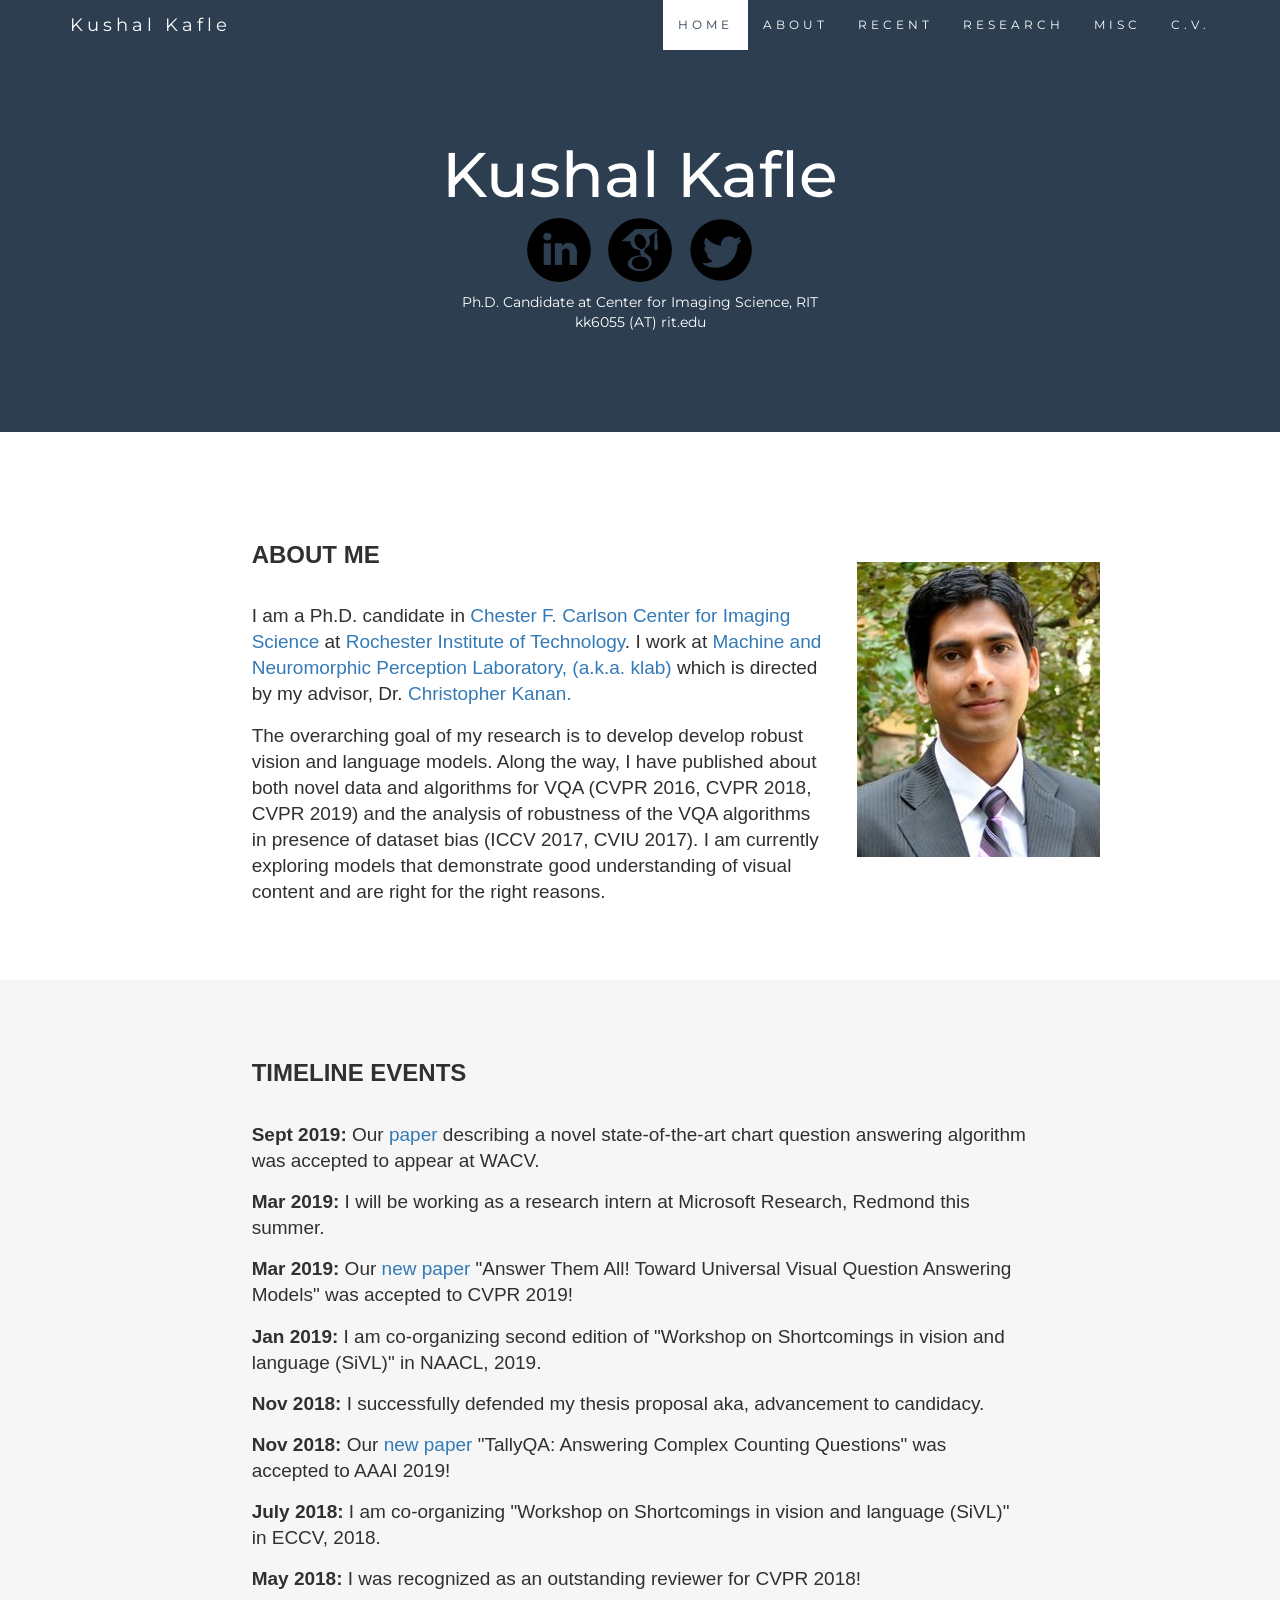
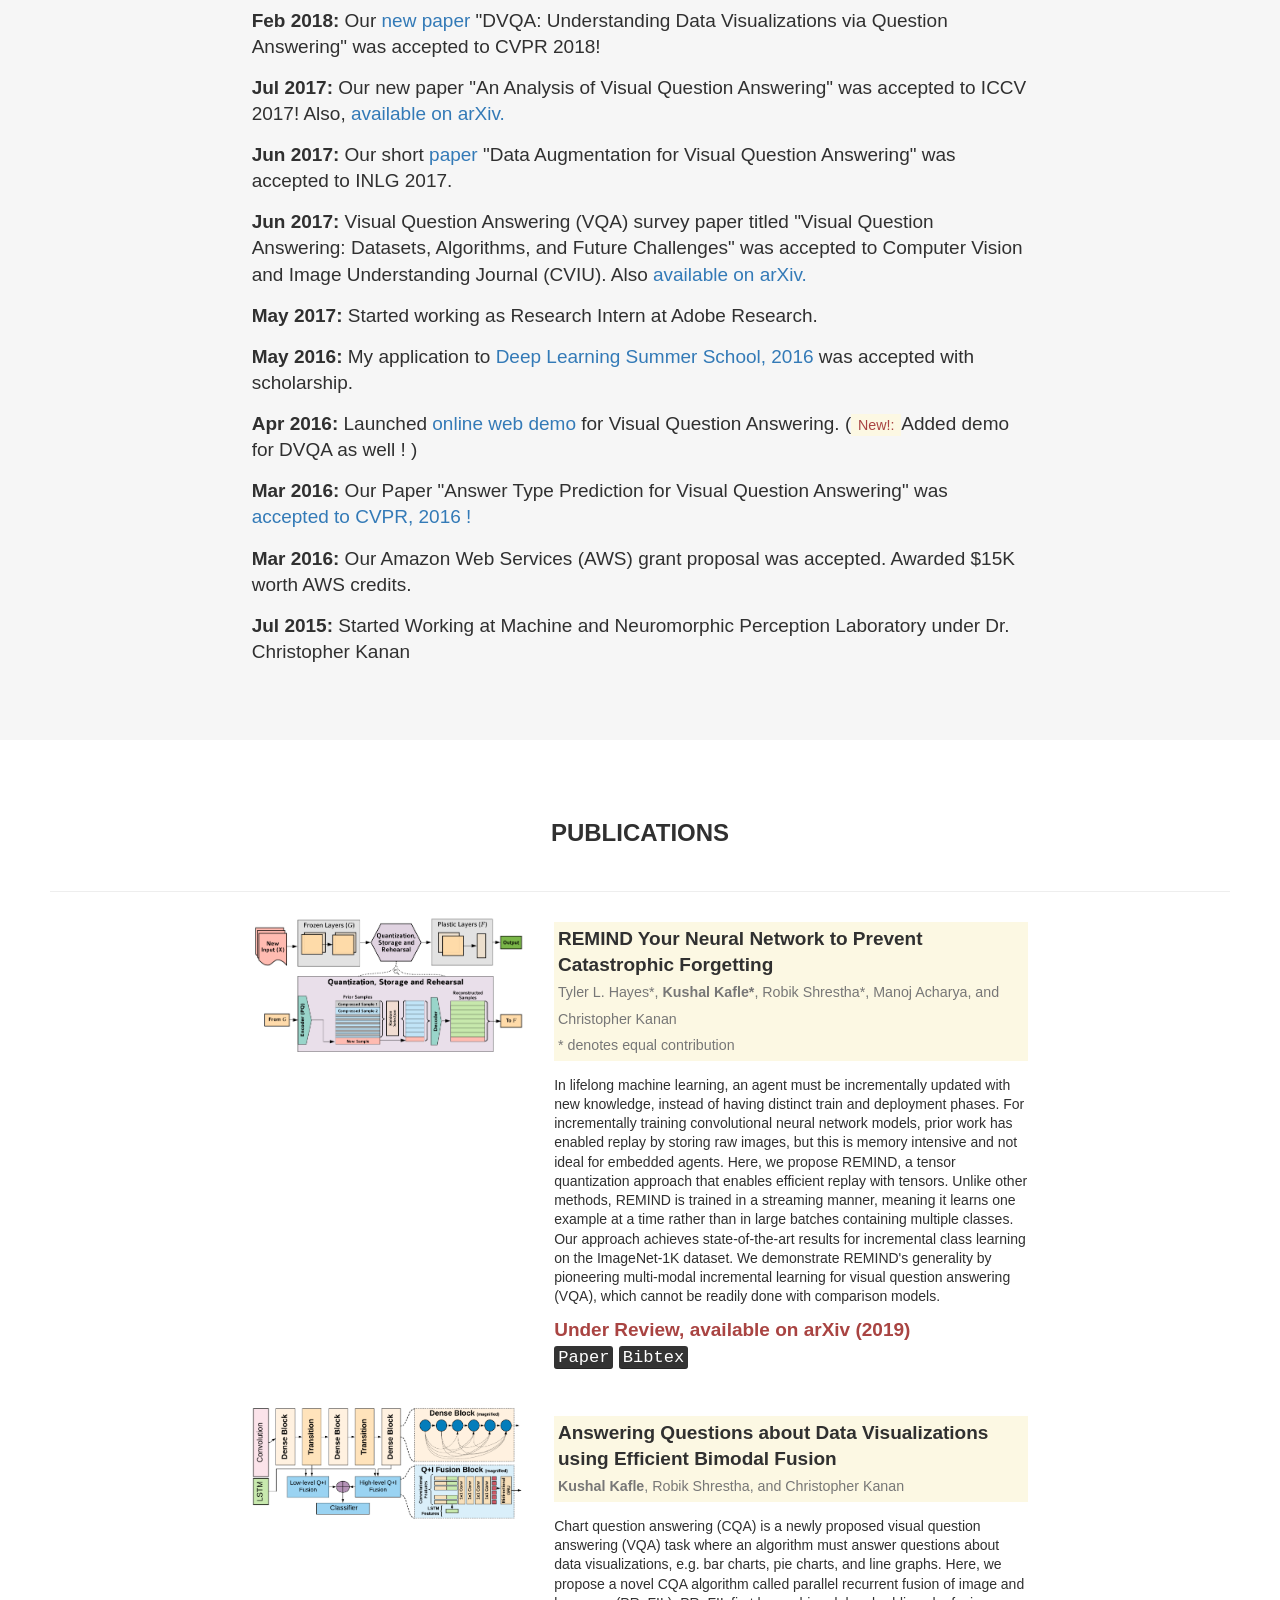
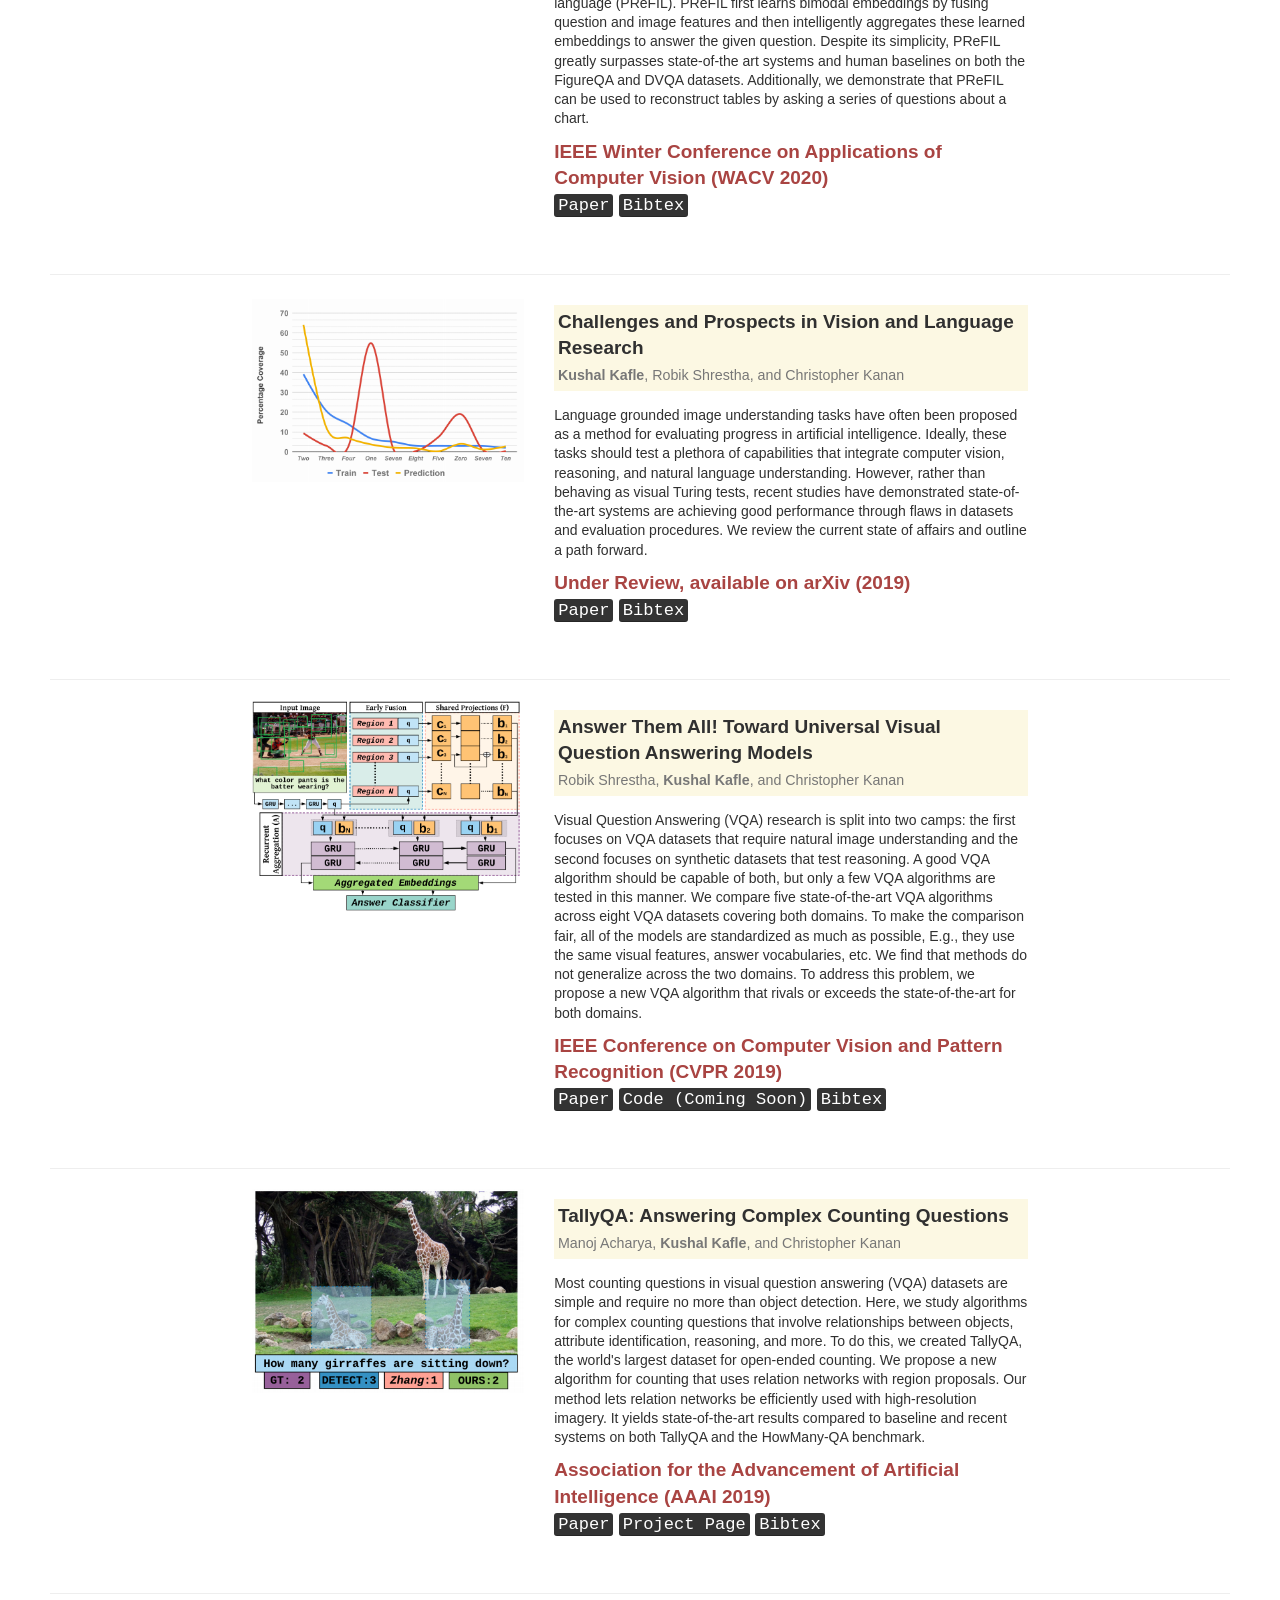
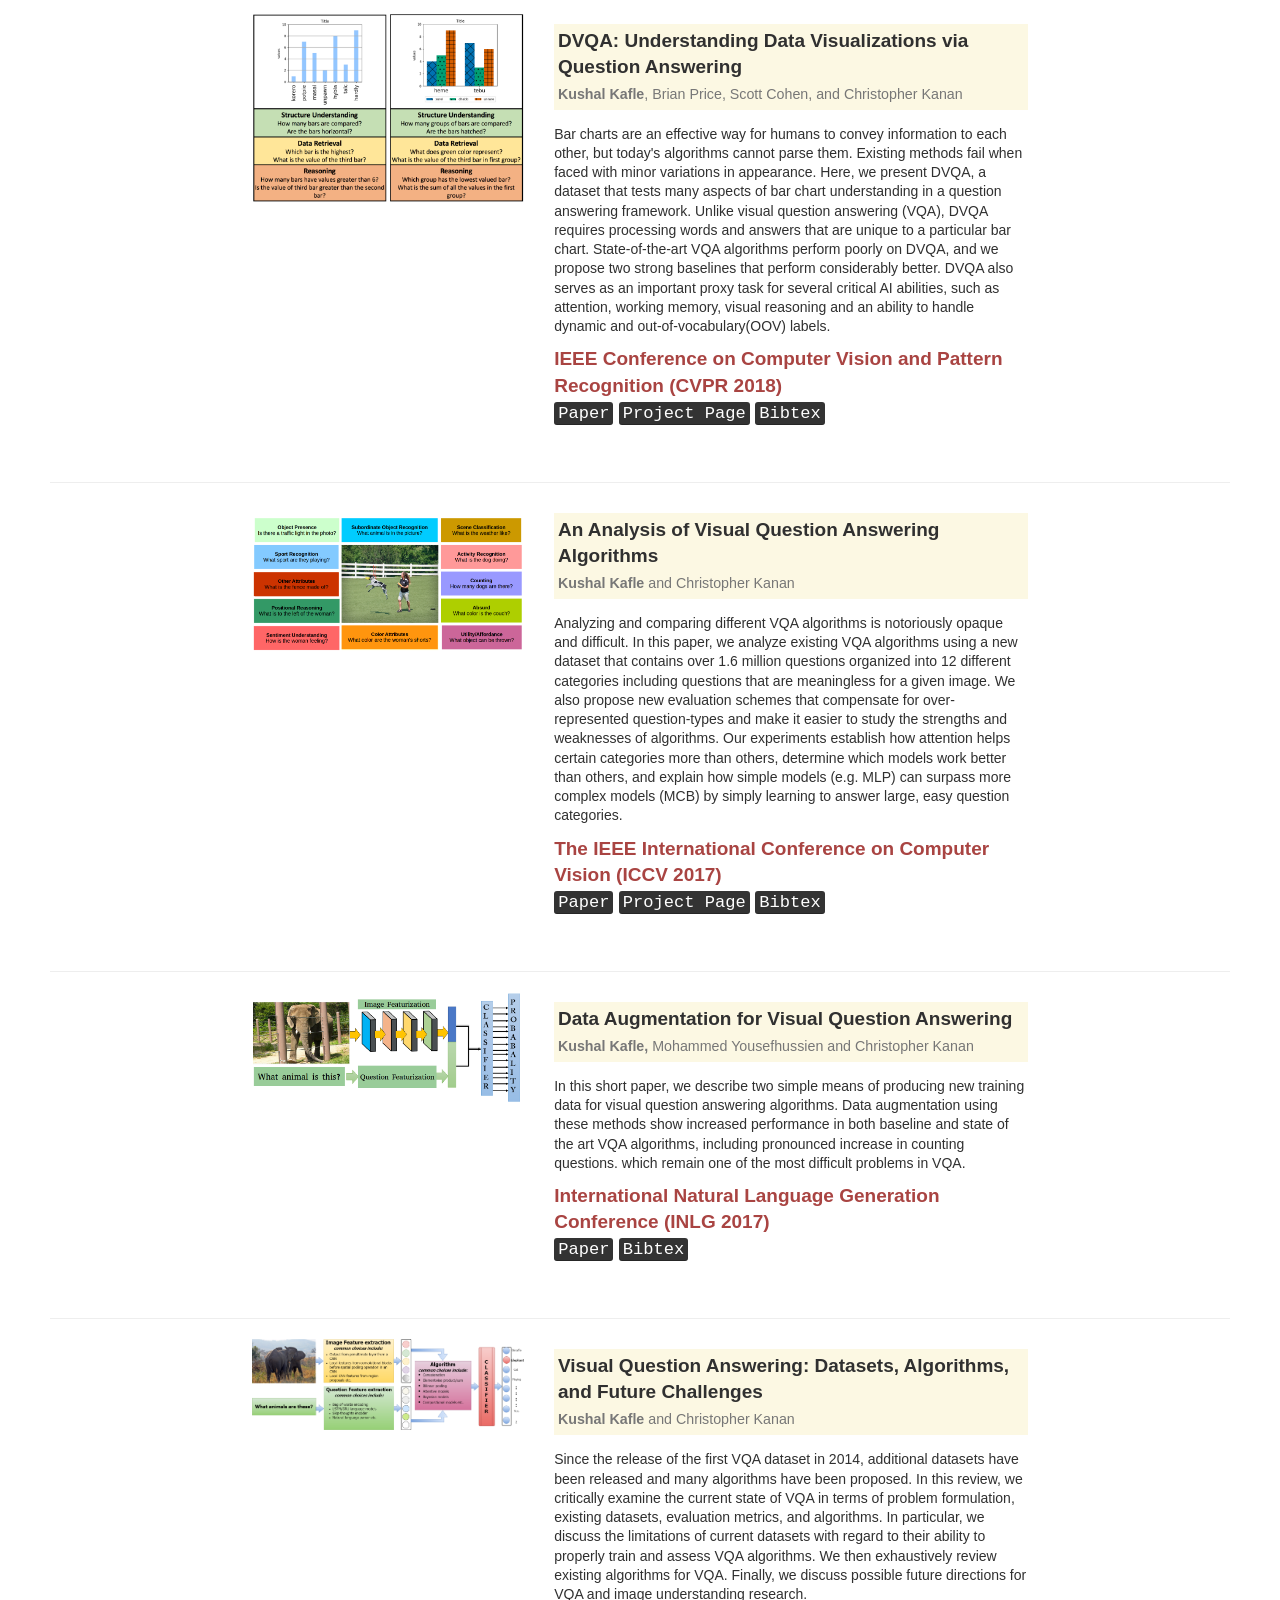
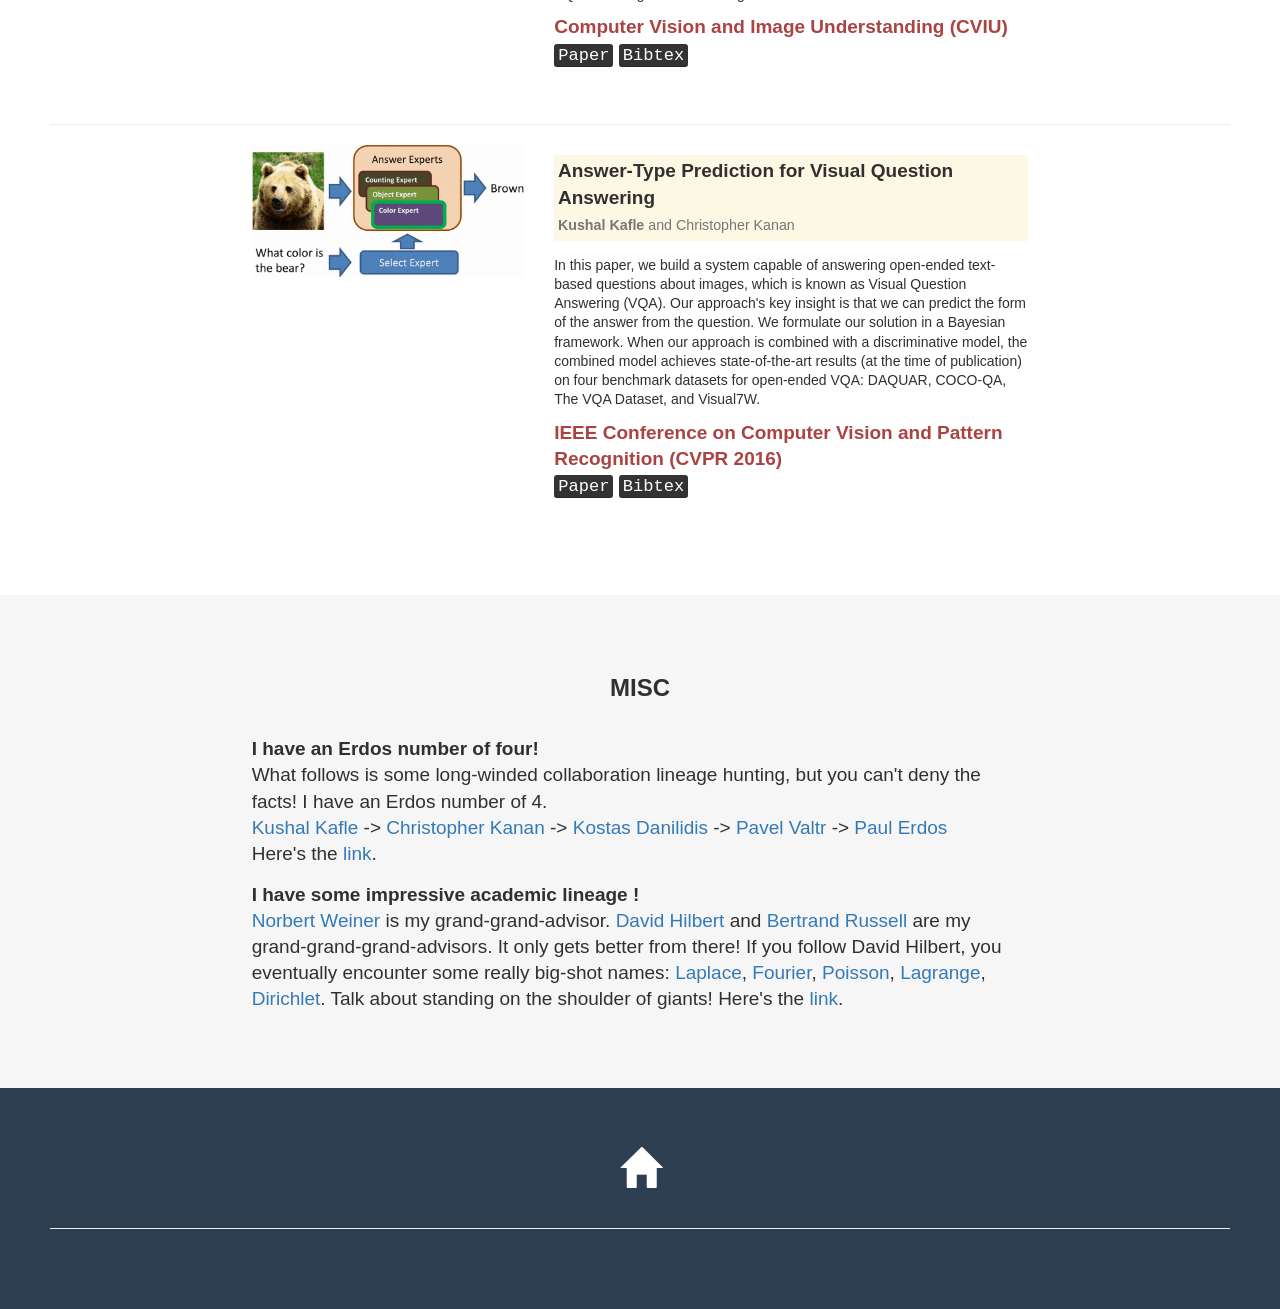
==== index.html @ ffc8c086 "Add files via upload" ====
<!DOCTYPE html>
<html lang="en">
<head>
  <title>Kushal Kafle</title>
     <description>Kushal Kafle Personal Homepage</description>
  <meta charset="utf-8">
  <meta name="viewport" content="width=device-width, initial-scale=1">
    <meta name="author" content="Kushal Kafle">
    <meta property="og:url" content="https://kushalkafle.com/"/>
        <meta name='og:description' content='Kushal Kafle Personal Homepage'/>

        <meta property="og:image" content="https://kushalkafle.com/images/kushal.jpg"/>
        <meta property="og:image:url" content="https://kushalkafle.com/images/kushal.jpg"/>


		<meta name='twitter:title' content='Kushal Kafle'/>
        
        
        <meta name='twitter:image' content='https://kushalkafle.com/images/kushal.jpg'/>
        
        <meta name='twitter:creator' content='@kushalkafle'/>
        <meta name='twitter:site' content='@kushalkafle'/>
        <meta name='twitter:url' content='https://kushalkafle.com/'/>
        
        <meta name='twitter:description' content='Kushal Kafle Personal Homepage'/>


        <meta name="keywords" content="RIT, kushalkafle, Kushal Kafle, machine learning, AI, Artificial Intelligence, Computer VIsion, Deep learning, Neural Networks, Tigers">
	<!-- 	<link href=" [data-uri]" rel="icon" type="image/x-icon" />
		<link href=" [data-uri]" rel="shortcut icon" type="image/x-icon" />
 -->
		<link rel="icon" href="favicon.ico" type="image/x-icon" />
		<link rel="shortcut icon" href="favicon.ico" type="image/x-icon" />

   <link rel="me" href="//twitter.com/kushalkafle">
  <link rel="stylesheet" href="https://maxcdn.bootstrapcdn.com/bootstrap/3.3.6/css/bootstrap.min.css">
  <link href="https://fonts.googleapis.com/css?family=Montserrat" rel="stylesheet" type="text/css">
  <link href="https://fonts.googleapis.com/css?family=Lato" rel="stylesheet" type="text/css">
  <script src="https://ajax.googleapis.com/ajax/libs/jquery/1.12.0/jquery.min.js"></script>
  <script src="https://maxcdn.bootstrapcdn.com/bootstrap/3.3.6/js/bootstrap.min.js"></script>
  <style>
  h2 {
      font-size: 24px;
      text-transform: uppercase;
      color: #303030;
      font-weight: 600;
      margin-bottom: 5px;
  }
  h4 {
      font-size: 19px;
      line-height: 1.375em;
      color: #303030;
      font-weight: 400;
      margin-bottom: 15px;
  }
.h4-small {
      font-size: 14px;
      line-height: 1.375em;
      color: #303030;
      font-weight: 400;
      margin-bottom: 10px;
  } 
  .jumbotron {
      background-color: #2c3e50;
      color: #fff;
      padding: 100px 25px;
      font-family: Montserrat, sans-serif;
  }
  .container-fluid {
      padding: 60px 50px;
  }
  .bg-grey {
      background-color: #f6f6f6;
  }
  .logo-small {
      color: #2c3e50;
      font-size: 50px;
  }
  .logo {
      color: #2c3e50;
      font-size: 200px;
  }
  .thumbnail {
      padding: 0 0 15px 0;
      border: none;
      border-radius: 0;
  }
  .thumbnail img {
      width: 100%;
      height: 100%;
      margin-bottom: 10px;
  }
  .carousel-control.right, .carousel-control.left {
      background-image: none;
      color: #2c3e50;
  }
  .carousel-indicators li {
      border-color: #2c3e50;
  }
  .carousel-indicators li.active {
      background-color: #2c3e50;
  }
  .item h4 {
      font-size: 19px;
      line-height: 1.375em;
      font-weight: 400;
      font-style: italic;
      margin: 70px 0;
  }
  .item span {
      font-style: normal;
  }
  .panel {
      border: 1px solid #2c3e50; 
      border-radius:0 !important;
      transition: box-shadow 0.5s;
  }
  .panel:hover {
      box-shadow: 5px 0px 40px rgba(0,0,0, .2);
  }
  .panel-footer .btn:hover {
      border: 1px solid #2c3e50;
      background-color: #fff !important;
      color: #2c3e50;
  }
  .panel-heading {
      color: #fff !important;
      background-color: #2c3e50 !important;
      padding: 25px;
      border-bottom: 1px solid transparent;
      border-top-left-radius: 0px;
      border-top-right-radius: 0px;
      border-bottom-left-radius: 0px;
      border-bottom-right-radius: 0px;
  }
  .panel-footer {
      background-color: white !important;
  }
  .panel-footer h3 {
      font-size: 32px;
  }
  .panel-footer h4 {
      color: #aaa;
      font-size: 14px;
  }
  .panel-footer .btn {
      margin: 15px 0;
      background-color: #2c3e50;
      color: #fff;
  }
  .navbar {
      margin-bottom: 0;
      background-color: #2c3e50;
      z-index: 9999;
      border: 0;
      font-size: 12px !important;
      line-height: 1.42857143 !important;
      letter-spacing: 4px;
      border-radius: 0;
      font-family: Montserrat, sans-serif;
  }
  .navbar li a, .navbar .navbar-brand {
      color: #fff !important;
  }
  .navbar-nav li a:hover, .navbar-nav li.active a {
      color: #2c3e50 !important;
      background-color: #fff !important;
  }
  .navbar-default .navbar-toggle {
      border-color: transparent;
      color: #fff !important;
  }
  footer .glyphicon {
      font-size: 20px;
      margin-bottom: 20px;
      color: #2c3e50;
  }
  .slideanim {visibility:hidden;}
  .slide {
      animation-name: slide;
      -webkit-animation-name: slide;	
      animation-duration: 1s;	
      -webkit-animation-duration: 1s;
      visibility: visible;			
  }
  @keyframes slide {
    0% {
      opacity: 0;
      -webkit-transform: translateY(70%);
    } 
    100% {
      opacity: 1;
      -webkit-transform: translateY(0%);
    }	
  }
  @-webkit-keyframes slide {
    0% {
      opacity: 0;
      -webkit-transform: translateY(70%);
    } 
    100% {
      opacity: 1;
      -webkit-transform: translateY(0%);
    }
  }
  @media screen and (max-width: 768px) {
    .col-sm-4 {
      text-align: center;
      margin: 25px 0;
    }
    .btn-lg {
        width: 100%;
        margin-bottom: 35px;
    }
  }
  @media screen and (max-width: 480px) {
    .logo {
        font-size: 150px;
    }
  }
  .affix {
  padding:0px;
  -webkit-transition:padding 0.2s linear;
  -moz-transition:padding 0.2s linear;  
  -o-transition:padding 0.2s linear;         
  transition:padding 0.2s linear;  

}

.affix-top {
  padding-top:20px;
  padding-bottom:20px;
  -webkit-transition:padding 0.5s linear;
  -moz-transition:padding 0.5s linear;  
  -o-transition:padding 0.5s linear;         
  transition:padding 0.5s linear;  
}
      footer {
        background-color: #2c3e50;

}
  </style>
</head>
<body id="Home" data-spy="scroll" data-target=".navbar" data-offset="300">

<nav class="navbar navbar-default navbar-fixed-top">
  <div class="container">
    <div class="navbar-header">
      <button type="button" class="navbar-toggle" data-toggle="collapse" data-target="#myNavbar">
        <span class="icon-bar"></span>
        <span class="icon-bar"></span>
        <span class="icon-bar"></span>                        
      </button>
      <a class="navbar-brand" href="#Home">Kushal Kafle</a>
    </div>
    <div class="collapse navbar-collapse" id="myNavbar">
      <ul class="nav navbar-nav navbar-right">
              <li data-toggle="collapse" data-target=".navbar-collapse.in"><a href="#home">HOME</a></li>
    <li data-toggle="collapse" data-target=".navbar-collapse.in"><a href="#about">ABOUT</a></li>
   <li data-toggle="collapse" data-target=".navbar-collapse.in"><a href="#news" >RECENT</a></li>
    <li data-toggle="collapse" data-target=".navbar-collapse.in"><a href="#research">RESEARCH</a></li>
    <li data-toggle="collapse" data-target=".navbar-collapse.in"><a href="#misc">MISC</a></li>

        <li data-toggle="collapse" data-target=".navbar-collapse.in"><a href="data/KushalKafle_CV.pdf" target="_blank">C.V.</a></li>
<!--        <li><a href="#contact">CONTACT</a></li>-->
      </ul>
    </div>
  </div>
</nav>
<br>

<div class="jumbotron" id="home">
    <div class="row">
        <div class="text-center">
  <h1>Kushal Kafle<br><a href="https://www.linkedin.com/in/kushal-kafle-23247458" target="_blank">
            <img border="0" alt="Kushal Kafle Linkedin" src="images/linkedin-logo.png" width="64"></a>
	  <a href="https://scholar.google.com/citations?user=M_iwxCQAAAAJ&hl=en" target="_blank">
           <img border="0" alt="Kushal Kafle Google Scholar" src="images/gs-logo.png" width="64"></a>
  
	  <a href="https://twitter.com/kushalkafle" target="_blank">
           <img border="0" alt="Kushal Kafle Twitter" src="images/twitter-logo.png" width="64"></a>
  </h1>
  Ph.D. Candidate at Center for Imaging Science, RIT <br>
      kk6055 (AT) rit.edu
            
    </div>
    </div>
</div>

<!-- Container (About Section) -->
<div id="about" class="container-fluid">
  <div class="row">
    <div class="col-sm-6 col-sm-offset-2">
      <h2>About Me</h2><br>
        <h4>I am a Ph.D. candidate in <a href="http://www.cis.rit.edu" target="_blank">Chester F. Carlson Center for Imaging Science</a> at <a href="http://www.rit.edu" target="_blank">Rochester Institute of Technology</a>. I work at <a href="http://klab.cis.rit.edu" target="_blank">Machine and Neuromorphic Perception Laboratory, (a.k.a. klab)</a> which is directed by my advisor, Dr. <a href="http://chriskanan.com" target="_blank">Christopher Kanan.</a></h4>
      <h4>The overarching goal of my research is to develop develop robust vision and language
		  models. Along the way, I have published about both novel data and algorithms for VQA (CVPR
		  2016, CVPR 2018, CVPR 2019) and the analysis of robustness of the VQA algorithms in presence of
		  dataset bias (ICCV 2017, CVIU 2017). I am currently exploring models that
		  demonstrate good understanding of visual content and are right for the right reasons.
        </h4>

<!--         <h4>I am married to <a href="http://jwaladhamala.com" target="_blank">Jwala Dhamala</a>, who
			is also a Ph.D. student in RIT and does fascinating <a
				href="https://scholar.google.com/citations?user=1bUxjvoAAAAJ&hl=en"
				target="_blank">research</a> in machine learning and computational biomedicine.
        </h4>
 -->      </div>
      <div class="col-sm-2">
        <br><br>
      <span><img src="images/kushal.jpg" alt="Kushal Kafle"></span>
    </div>
  </div>
</div>
    <div id="news" class = "container-fluid bg-grey">
        <div class="row">
    <div class="col-sm-8 col-sm-offset-2">

        <h2>Timeline Events</h2><br>
                                     <h4><strong>Sept 2019:</strong> Our <a href='https://arxiv.org/abs/1908.01801' target="_blank">paper</a> describing a novel state-of-the-art chart question answering algorithm was accepted to appear at WACV.</h4>

                             <h4><strong>Mar 2019:</strong> I will be working as a research intern at Microsoft Research, Redmond this summer.</h4>
                             <h4><strong>Mar 2019:</strong> Our <a href='https://arxiv.org/abs/1903.00366' target="_blank">new paper</a> "Answer Them All! Toward Universal Visual Question Answering Models" was accepted to CVPR 2019! </h4>

	                     <h4><strong>Jan 2019:</strong> I am co-organizing second edition of "Workshop on Shortcomings in
						 vision and language (SiVL)" in NAACL, 2019.</h4>
                             <h4><strong>Nov 2018:</strong> I successfully defended my thesis proposal aka, advancement to candidacy.</h4>
                            <h4><strong>Nov 2018:</strong> Our <a href='https://arxiv.org/abs/1810.12440' target="_blank">new paper</a> "TallyQA: Answering Complex Counting Questions" was accepted to AAAI 2019!</h4>

                     <h4><strong>July 2018:</strong> I am co-organizing "Workshop on Shortcomings in
						 vision and language (SiVL)" in ECCV, 2018.</h4>
                     <h4><strong>May 2018:</strong> I was recognized as an outstanding reviewer for CVPR 2018! </h4>
             <h4><strong>Feb 2018:</strong> Our <a href="https://arxiv.org/abs/1801.08163" target="_blank"> new paper </a> "DVQA: Understanding Data Visualizations via Question Answering" was accepted to CVPR 2018! </h4>
     <h4><strong>Jul 2017:</strong> Our new paper "An Analysis of Visual Question Answering" was accepted to ICCV 2017! Also, <a href="https://arxiv.org/pdf/1703.09684.pdf" target="_blank">available on arXiv.</a></h4>
        <h4><strong>Jun 2017:</strong> Our short <a href="kafle2017inlg.pdf" target="_blank">paper</a> "Data Augmentation for Visual Question Answering" was accepted to INLG 2017.</h4>
      <h4><strong>Jun 2017:</strong> Visual Question Answering (VQA) survey paper titled "Visual Question Answering: Datasets, Algorithms, and Future Challenges" was accepted to Computer Vision and Image Understanding Journal (CVIU). Also <a href="https://arxiv.org/abs/1610.01465">available on arXiv.</a></h4>
      <h4><strong>May 2017:</strong> Started working as Research Intern at Adobe Research.</h4>
    <h4><strong>May 2016:</strong> My application to <a href = "https://sites.google.com/site/deeplearningsummerschool2016/" target="_blank"> Deep Learning Summer School, 2016 </a>was accepted with scholarship.</h4>
    <h4><strong>Apr 2016:</strong> Launched <a href="http://askimage.org" target="_blank">online web demo</a> for Visual Question Answering. (<small class="text-danger mark"> New!: </small> Added demo for DVQA as well ! ) </h4>
    <h4><strong>Mar 2016:</strong> Our Paper "Answer Type Prediction for Visual Question Answering" was <a href="http://www.cv-foundation.org/openaccess/content_cvpr_2016/html/Kafle_Answer-Type_Prediction_for_CVPR_2016_paper.html" target="_blank">accepted to CVPR, 2016 !</a> </h4>
    <h4><strong>Mar 2016:</strong> Our Amazon Web Services (AWS) grant proposal was accepted. Awarded $15K worth AWS credits.</h4>
      <h4><strong>Jul 2015:</strong> Started Working at Machine and Neuromorphic Perception Laboratory under Dr. Christopher Kanan </h4>
    </div>
    </div>
        </div>


<!--<div id="research" class="container-fluid">
  <div class="row">
    
    <div class="col-sm-6 col-sm-offset-2">
      <h2>Research</h2>
        <h3><strong>Visual Question Answering</strong></h3>
        <h4>Visual Question Answering (VQA) is a new problem in computer vision and natural language processing in which an algorithm is given an image and a text-based question about the image, and the VQA algorithm must produce a text-based response to the question.<br>
        <br>
        VQA is specifically difficult given the dual requirement of (1) Implicitly performing object recognition, detection, scene and activity recognition etc. and (2) Understanding the Natural Language Question.<br>
        <br>
        Be.
    </h4>
      
    </div>
      <div class="col-sm-2">
      <div class="slideanim"> <a href="#publications" class="thumbnail"><img src="vqa.png" alt="OVERVIEW"> </a><br>
</div>
    </div>
  </div>
</div>-->

    <div id="research">
        <div class="container-fluid">
        <h2 class="text-center">Publications</h2><br>









                       <hr/>









 <div class="row">
    <div class="col-sm-3 col-sm-offset-2">
      <div class="slideanim"> <img src="images/remind.png" class="thumbnail img-responsive" alt="REMIND Your Neural Network to Prevent Catastrophic Forgetting"><br>
      </div>
    </div>
    
    <div class="col-sm-5 text-left">
        <a href="https://arxiv.org/abs/1910.02509" target="_blank"><h4 class="mark"><strong>REMIND Your Neural Network to Prevent Catastrophic Forgetting</strong><br>
            <small>Tyler L. Hayes*, <strong>Kushal Kafle*</strong>, Robik Shrestha*, Manoj Acharya, and Christopher Kanan  <br> * denotes equal contribution </small></h4></a>
      <h4 class="h4-small"> 
In lifelong machine learning, an agent must be incrementally updated with new knowledge, instead of having distinct train and deployment phases.  For incrementally training convolutional neural network models, prior work has enabled replay by storing raw images, but this is memory intensive and not ideal for embedded agents. Here, we propose REMIND, a tensor quantization approach that enables efficient replay with tensors. Unlike other methods, REMIND is trained in a streaming manner, meaning it learns one example at a time rather than in large batches containing multiple classes. Our approach achieves state-of-the-art results for incremental class learning on the ImageNet-1K dataset. We demonstrate REMIND's generality by pioneering multi-modal incremental learning for visual question answering (VQA), which cannot be readily done with comparison models.</h4>
 <h4 class="text-danger"><strong>Under Review, available on arXiv (2019) </strong><br> 
  <a href="https://arxiv.org/abs/1910.02509" target="_blank"><kbd>Paper</kbd></a> 
     <kbd data-toggle="collapse" data-target="#remind2020">Bibtex</kbd>    
     <div id="remind2020" class="collapse">
    <pre><code>@article{hayes2019remind,
  title={REMIND Your Neural Network to Prevent Catastrophic Forgetting},
  author={Hayes, Tyler L and Kafle, Kushal and Shrestha, Robik and Acharya, Manoj and Kanan, Christopher},
  journal={arXiv preprint arXiv:1910.02509},
  year={2019}
}
</code></pre>
  </div>
        </h4><br>
        
        </div>
        </div>











 <div class="row">
    <div class="col-sm-3 col-sm-offset-2">
      <div class="slideanim"> <img src="images/prefil.png" class="thumbnail img-responsive" alt="Parallel Recurrent Fusion for Chart Question Answering"><br>
      </div>
    </div>
    
    <div class="col-sm-5 text-left">
        <a href="https://arxiv.org/abs/1908.01801" target="_blank"><h4 class="mark"><strong>Answering Questions about Data Visualizations using Efficient Bimodal Fusion</strong><br>
            <small><strong>Kushal Kafle</strong>, Robik Shrestha, and Christopher Kanan</small></h4></a>
      <h4 class="h4-small"> 
Chart question answering (CQA) is a newly proposed visual question answering (VQA) task where an algorithm must answer questions about data visualizations, e.g. bar charts, pie charts, and line graphs. Here, we propose a novel CQA algorithm called parallel recurrent fusion of image and language (PReFIL). PReFIL first learns bimodal embeddings by fusing question and image features and then intelligently aggregates these learned embeddings to answer the given question. Despite its simplicity, PReFIL greatly surpasses state-of-the art systems and human baselines on both the FigureQA and DVQA datasets. Additionally, we demonstrate that PReFIL can be used to reconstruct tables by asking a series of questions about a chart.

</h4>
 <h4 class="text-danger"><strong> IEEE Winter Conference on Applications of Computer Vision (WACV 2020) </strong><br> 
  <a href="https://arxiv.org/abs/1908.01801" target="_blank"><kbd>Paper</kbd></a> 
     <kbd data-toggle="collapse" data-target="#wacv2020">Bibtex</kbd>    
     <div id="wacv2020" class="collapse">
    <pre><code>@inproceedings{kafle2020prefil,
title={Answering Questions about Data Visualizations using Efficient Bimodal Fusion},
  author={Kafle, Kushal and Shrestha, Robik and  Kanan, Christopher},
  booktitle={WACV},
  year={2020}
}
</code></pre>
  </div>
        </h4><br>
        
        </div>
        </div>











                        <hr/>
<div class="row">
    <div class="col-sm-3 col-sm-offset-2">
      <div class="slideanim"> <img src="images/challenges.png" class="thumbnail img-responsive" alt="Bias amplification in VQA"><br>
      </div>
    </div>
    
    <div class="col-sm-5 text-left">
        <a href="https://arxiv.org/abs/1904.09317" target="_blank"><h4 class="mark"><strong>Challenges and Prospects in Vision and Language Research
</strong><br>
            <small><strong>Kushal Kafle</strong>, Robik Shrestha, and Christopher Kanan</small></h4></a>
      <h4 class="h4-small"> 
Language grounded image understanding tasks have often been proposed as a method for evaluating progress in artificial intelligence. Ideally, these tasks should test a plethora of capabilities that integrate computer vision, reasoning, and natural language understanding. However, rather than behaving as visual Turing tests, recent studies have demonstrated state-of-the-art systems are achieving good performance through flaws in datasets and evaluation procedures. We review the current state of affairs and outline a path forward.


</h4>
 <h4 class="text-danger"><strong>Under Review, available on arXiv (2019)</strong><br> 
  <a href="https://arxiv.org/abs/1904.09317" target="_blank"><kbd>Paper</kbd></a> 
     <kbd data-toggle="collapse" data-target="#frontiers2019">Bibtex</kbd>    
     <div id="frontiers2019" class="collapse">
    <pre><code>@article{kafle2019challenges,
  title={Challenges and Prospects in Vision and Language Research},
  author={Kafle, Kushal and Shrestha, Robik and Kanan, Christopher},
  journal={arXiv preprint arXiv:1904.09317},
  year={2019}
}
</code></pre>
  </div>
        </h4><br>
        
        </div>
        </div>






                       <hr/>
 <div class="row">
    <div class="col-sm-3 col-sm-offset-2">
      <div class="slideanim"> <img src="images/ramen.png" class="thumbnail img-responsive" alt="RAMEN"><br>
      </div>
    </div>
    
    <div class="col-sm-5 text-left">
        <a href="https://arxiv.org/abs/1903.00366" target="_blank"><h4 class="mark"><strong>Answer Them All! Toward Universal Visual Question Answering Models
</strong><br>
            <small>Robik Shrestha, <strong>Kushal Kafle</strong>, and Christopher Kanan</small></h4></a>
      <h4 class="h4-small"> 
      	   Visual Question Answering (VQA) research is  split into two camps: the first focuses on VQA datasets that require natural image understanding and the second focuses on synthetic datasets that test reasoning. A good VQA algorithm should be capable of both, but only a few VQA algorithms are tested in this manner. We compare five state-of-the-art VQA algorithms across eight VQA datasets covering both domains. To make the comparison fair, all of the models are standardized as much as possible, E.g., they use the same visual features, answer vocabularies, etc. We find that methods do not generalize across the two domains. To address this problem, we propose a new VQA algorithm that rivals or exceeds the state-of-the-art for both domains.


</h4>
 <h4 class="text-danger"><strong>IEEE Conference on Computer Vision and Pattern Recognition (CVPR 2019)</strong><br> 
  <a href="https://arxiv.org/abs/1903.00366" target="_blank"><kbd>Paper</kbd></a> 
     <kbd>Code (Coming Soon)</kbd>
     <kbd data-toggle="collapse" data-target="#cvpr2019">Bibtex</kbd>    
     <div id="cvpr2019" class="collapse">
    <pre><code>@inproceedings{shrestha2019ramen,
title={Answer Them All! Toward Universal Visual Question Answering Models},
  author={Shrestha, Robik and Kafle, Kushal and Kanan, Christopher},
  booktitle={CVPR},
  year={2019}
    }
</code></pre>
  </div>
        </h4><br>
        
        </div>
        </div>








                        <hr/>
<div class="row">
    <div class="col-sm-3 col-sm-offset-2">
      <div class="slideanim"> <img src="images/tallyqa.png" class="thumbnail img-responsive" alt="TallyQA"><br>
      </div>
    </div>
    
    <div class="col-sm-5 text-left">
        <a href="https://arxiv.org/abs/1810.12440" target="_blank"><h4 class="mark"><strong>TallyQA: Answering Complex Counting Questions
</strong><br>
            <small>Manoj Acharya, <strong>Kushal Kafle</strong>, and Christopher Kanan</small></h4></a>
      <h4 class="h4-small"> Most counting questions in visual question answering (VQA) datasets are simple and require no more than object detection. Here, we study algorithms for complex counting questions that involve relationships between objects, attribute identification, reasoning, and more. To do this, we created TallyQA, the world's largest dataset for open-ended counting. We propose a new algorithm for counting that uses relation networks with region proposals. Our method lets relation networks be efficiently used with high-resolution imagery. It yields state-of-the-art results compared to baseline and recent systems on both TallyQA and the HowMany-QA benchmark.


</h4>
 <h4 class="text-danger"><strong>Association for the Advancement of Artificial Intelligence (AAAI 2019)</strong><br> 
  <a href="https://arxiv.org/abs/1810.12440" target="_blank"><kbd>Paper</kbd></a> 
     <a href="https://www.manojacharya.com/tallyqa.html" target="_blank"><kbd>Project Page</kbd></a>
     <kbd data-toggle="collapse" data-target="#aaai2018">Bibtex</kbd>    
     <div id="aaai2018" class="collapse">
    <pre><code>@inproceedings{acharya2019tallyqa,
  title={TallyQA: Answering Complex Counting Questions},
  author={Acharya, Manoj and Kafle, Kushal and Kanan, Christopher},
  booktitle={AAAI},
  year={2019}
  }
</code></pre>
  </div>
        </h4><br>
        
        </div>
        </div>
       
               <hr/>
     
    <div class="row">
    <div class="col-sm-3 col-sm-offset-2">
      <div class="slideanim"> <img src="images/dvqa.png" class="thumbnail img-responsive" alt="DVQA"><br>
      </div>
    </div>
    
    <div class="col-sm-5 text-left">
        <a href="https://arxiv.org/abs/1801.08163" target="_blank"><h4 class="mark"><strong>DVQA: Understanding Data Visualizations via Question Answering
</strong><br>
            <small><strong>Kushal Kafle</strong>, Brian Price, Scott Cohen, and Christopher Kanan</small></h4></a>
      <h4 class="h4-small"> Bar charts are an effective way for humans to convey information to each other, but today's algorithms cannot parse them. Existing methods fail when faced with minor variations in appearance. Here, we present DVQA, a dataset that tests many aspects of bar chart understanding in a question answering framework. Unlike visual question answering (VQA), DVQA requires processing words and answers that are unique to a particular bar chart. State-of-the-art VQA algorithms perform poorly on DVQA, and we propose two strong baselines that perform considerably better. DVQA also serves as an important proxy task for several critical AI abilities, such as attention, working memory, visual reasoning and an ability to handle dynamic and out-of-vocabulary(OOV) labels. 

</h4>
 <h4 class="text-danger"><strong>IEEE Conference on Computer Vision and Pattern Recognition (CVPR 2018)</strong><br> 
  <a href="https://arxiv.org/abs/1801.08163" target="_blank"><kbd>Paper</kbd></a> 
     <a href="projects/dvqa.html" target="_blank"><kbd>Project Page</kbd></a>
     <kbd data-toggle="collapse" data-target="#kafle-cvpr2018">Bibtex</kbd>    
     <div id="kafle-cvpr2018" class="collapse">
    <pre><code>@inproceedings{kafle2018dvqa,
  title={DVQA: Understanding Data Visualizations via Question Answering},
  author={Kafle, Kushal and Price, Brian and Cohen, Scott and Kanan, Christopher},
  booktitle={CVPR},
  year={2018}
}
</code></pre>
  </div>
        </h4><br>
        
        </div>
        </div>
        <hr/>
       <div class="row">
    <div class="col-sm-3 col-sm-offset-2">
      <div class="slideanim"> <img src="images/vqa-tasks.png" class="thumbnail img-responsive" alt="Different Tasks in VQA"><br>
      </div>
    </div>
    
    <div class="col-sm-5 text-left">
        <a href="https://arxiv.org/abs/1703.09684" target="_blank"><h4 class="mark"><strong>An Analysis of Visual Question Answering Algorithms</strong><br>
            <small><strong>Kushal Kafle</strong> and Christopher Kanan</small></h4></a>
      <h4 class="h4-small"> Analyzing and comparing different VQA algorithms is notoriously opaque and difficult. In this paper, we analyze existing VQA algorithms using a new dataset that contains over 1.6 million questions organized into 12 different categories including questions that are meaningless for a given image. We also propose new evaluation schemes that compensate for over-represented question-types and make it easier to study the strengths and weaknesses of algorithms. Our experiments establish how attention helps certain categories more than others,  determine which models work better than others, and explain how simple models (e.g. MLP) can surpass more complex models (MCB) by simply learning to answer large, easy question categories.
</h4>
 <h4 class="text-danger"><strong>The IEEE International Conference on Computer Vision (ICCV 2017)</strong><br> 
  <a href="https://arxiv.org/abs/1703.09684" target="_blank"><kbd>Paper</kbd></a> 
     <a href="projects/tdiuc.html" target="_blank"><kbd>Project Page</kbd></a>
     <kbd data-toggle="collapse" data-target="#kafle-iccv2017">Bibtex</kbd>    
     <div id="kafle-iccv2017" class="collapse">
    <pre><code>@inproceedings{kafle2017analysis,
  title={An Analysis of Visual Question Answering Algorithms},
  author={Kafle, Kushal and Kanan, Christopher},
  booktitle={ICCV},
  year={2017}
}
</code></pre>
  </div>
        </h4><br>
        
        </div>
        </div>     
           <hr/>
          <div class="row">
    <div class="col-sm-3 col-sm-offset-2">
      <div class="slideanim"> <img src="images/vqa-framework.png" alt="OVERVIEW" class="thumbnail img-responsive"><br>
      </div>
    </div>
    
    <div class="col-sm-5 text-left">
        <a href="http://www.aclweb.org/anthology/W17-3529" target="_blank"><h4 class="mark"><strong>Data Augmentation for Visual Question Answering</strong><br>
            <small><strong>Kushal Kafle,</strong> Mohammed Yousefhussien and Christopher Kanan</small></h4></a>
      <h4 class="h4-small">In this short paper, we describe two simple means of producing new training data for visual question answering algorithms. Data augmentation using these methods show increased performance in both baseline and state of the art VQA algorithms, including pronounced increase in counting questions. which remain one of the most difficult problems in VQA. </h4>
        
 <h4 class="text-danger"><strong>International Natural Language Generation Conference (INLG 2017)</strong><br> 
  <a href="http://www.aclweb.org/anthology/W17-3529" target="_blank"> <kbd>Paper</kbd> </a>
 <kbd data-toggle="collapse" data-target="#kafle-inlg2017">Bibtex</kbd>    
     <div id="kafle-inlg2017" class="collapse">
    <pre><code>@inproceedings{kafle2017data,
  title={Data Augmentation for Visual Question Answering},
  author={Kafle, Kushal and Yousefhussien, Mohammed and Kanan, Christopher}
  booktitle={INLG},
  year={2017}
}

</code></pre>
         </div>

        </h4><br>
        
        </div>
        </div>
           <hr/>
          
          
            <div class="row">
    <div class="col-sm-3 col-sm-offset-2">
                <div class="slideanim"> <img src="images/VQA-classification.png" class="thumbnail img-responsive" alt="Common VQA Framework"><br>

      </div>
    </div>
    
    <div class="col-sm-5 text-left">
        <a href="https://arxiv.org/abs/1610.01465" target="_blank"><h4 class="mark"><strong>Visual Question Answering: Datasets, Algorithms, and Future Challenges</strong><br>
            <small><strong>Kushal Kafle</strong> and Christopher Kanan</small></h4></a>
      <h4 class="h4-small"> Since the release of the first VQA dataset in 2014, additional datasets have been released and many algorithms have been proposed. In this review, we critically examine the current state of VQA in terms of problem formulation, existing datasets, evaluation metrics, and algorithms. In particular, we discuss the limitations of current datasets with regard to their ability to properly train and assess VQA algorithms. We then exhaustively review existing algorithms for VQA. Finally, we discuss possible future directions for VQA and image understanding research.
</h4>
 <h4 class="text-danger"><strong>Computer Vision and Image Understanding (CVIU)</strong><br>
  <a href="https://arxiv.org/abs/1610.01465" target="_blank"> <kbd>Paper</kbd> </a> 
     <kbd data-toggle="collapse" data-target="#kafle-cviu2017">Bibtex</kbd>    
     <div id="kafle-cviu2017" class="collapse">
    <pre><code>@article{kafle2017visual,
  title={Visual question answering: Datasets, algorithms, and future challenges},
  author={Kafle, Kushal and Kanan, Christopher},
  journal={Computer Vision and Image Understanding},
  year={2017}
}
</code></pre>
         </div>
        </h4><br>
        </div>
        </div>
           <hr/>
          
            <div class="row">
    <div class="col-sm-3 col-sm-offset-2">
      <div class="slideanim"> <img src="images/answertype.png" alt="OVERVIEW" class="thumbnail img-responsive"><br>
      </div>
    </div>
    
    <div class="col-sm-5 text-left">
        <a href="http://ieeexplore.ieee.org/document/7780907/" target="_blank"><h4 class="mark"><strong>Answer-Type Prediction for Visual Question Answering</strong><br>
            <small><strong>Kushal Kafle</strong> and Christopher Kanan</small></h4></a>
      <h4 class="h4-small">In this paper, we build a system capable of answering open-ended text-based questions about images, which is known as Visual Question Answering (VQA). Our approach's key insight is that we can predict the form of the answer from the question. We formulate our solution in a Bayesian framework. When our approach is combined with a discriminative model, the combined model achieves state-of-the-art results (at the time of publication) on four benchmark datasets for open-ended VQA: DAQUAR, COCO-QA, The VQA Dataset, and Visual7W. </h4>
        
 <h4 class="text-danger"><strong>IEEE Conference on Computer Vision and Pattern Recognition (CVPR 2016)</strong><br> 
  <a href="http://ieeexplore.ieee.org/document/7780907/" target="_blank"> <kbd>Paper</kbd> </a>
      <kbd data-toggle="collapse" data-target="#kafle-cvpr2016">Bibtex</kbd>    
     <div id="kafle-cvpr2016" class="collapse">
    <pre><code>@inproceedings{kafle2016answer,
  title={Answer-type prediction for visual question answering},
  author={Kafle, Kushal and Kanan, Christopher},
  booktitle={CVPR},
  year={2016}
}
</code></pre>
         </div>
        </h4><br>
        
        </div>
        </div>
    </div>
      </div>

         <div id= "misc" class="container-fluid bg-grey">
            <h2 class="text-center">MISC</h2><br>       
            <div class="row">
    
    <div class="col-sm-8 text-left col-sm-offset-2">
             <h4><strong>I have an Erdos number of four!</strong> <br> 
             	What follows is some long-winded collaboration lineage hunting, but you can't deny the facts! I have an Erdos number of 4. <br>
             	 <a href="#">Kushal Kafle</a> -> <a href="http://www.chriskanan.com" target="_blank">Christopher Kanan</a> -> <a href="http://www.cis.upenn.edu/~kostas/" target="_blank">Kostas Danilidis</a>  -> <a href="https://kam.mff.cuni.cz/~valtr/" target="_blank">Pavel Valtr</a>  -> <a href="https://en.wikipedia.org/wiki/Paul_Erd%C5%91s" target="_blank">Paul Erdos</a> <br>
              Here's the <a href="https://www.csauthors.net/distance/kushal-kafle/paul-erdos"> link</a>.
                <h4><strong>I have some impressive academic lineage !</strong> <br>
             	<a href="https://en.wikipedia.org/wiki/Norbert_Wiener" target="_blank">Norbert Weiner</a> is my grand-grand-advisor. <a href="https://en.wikipedia.org/wiki/David_Hilbert" target="_blank">David Hilbert</a> and <a href="https://en.wikipedia.org/wiki/Bertrand_Russell" target="_blank">Bertrand Russell</a> are my grand-grand-grand-advisors. It only gets better from there! If you follow David Hilbert, you eventually encounter some really big-shot names:
             	<a href="https://en.wikipedia.org/wiki/Pierre-Simon_Laplace" target="_blank">Laplace</a>, 
             	<a href="https://en.wikipedia.org/wiki/Joseph_Fourier" target="_blank">Fourier</a>,
             	<a href="https://en.wikipedia.org/wiki/Sim%C3%A9on_Denis_Poisson" target="_blank">Poisson</a>, 
             	<a href="https://en.wikipedia.org/wiki/Joseph-Louis_Lagrange" target="_blank">Lagrange</a>, 
             	<a href="https://en.wikipedia.org/wiki/Peter_Gustav_Lejeune_Dirichlet" target="_blank">Dirichlet</a>. 

             	Talk about standing on the shoulder of giants! Here's the <a href="https://neurotree.org/neurotree/tree.php?pid=754712"> link</a>. 

             

        
        </div>
        </div>
    </div>
    
    
<footer class="container-fluid text-center">
<script>
$(document).ready(function(){
  // Add smooth scrolling to all links in navbar + footer link
  $(".navbar a, footer a[href='#Home']").on('click', function(event) {

    // Prevent default anchor click behavior
    

    // Store hash
    var hash = this.hash;
    
    if (hash != "")
        {
            event.preventDefault();
        }
      
    // Using jQuery's animate() method to add smooth page scroll
    // The optional number (900) specifies the number of milliseconds it takes to scroll to the specified area
    $('html, body').stop().animate({
      scrollTop: $(hash).offset().top
    }, 900, function(){
   
      // Add hash (#) to URL when done scrolling (default click behavior)
      window.location.hash = hash;
    });
  });
  
  $(window).scroll(function() {
    $(".slideanim").each(function(){
      var pos = $(this).offset().top;

      var winTop = $(window).scrollTop();
        if (pos < winTop + 600) {
          $(this).addClass("slide");
        }
    });
  });
})
</script>    
    
    <a href="#Home" title="To Top">
    <span class="glyphicon glyphicon-home" style="font-size: 40px; color:white"></span>
  </a> <hr>
    </footer>
      


</body>
</html>
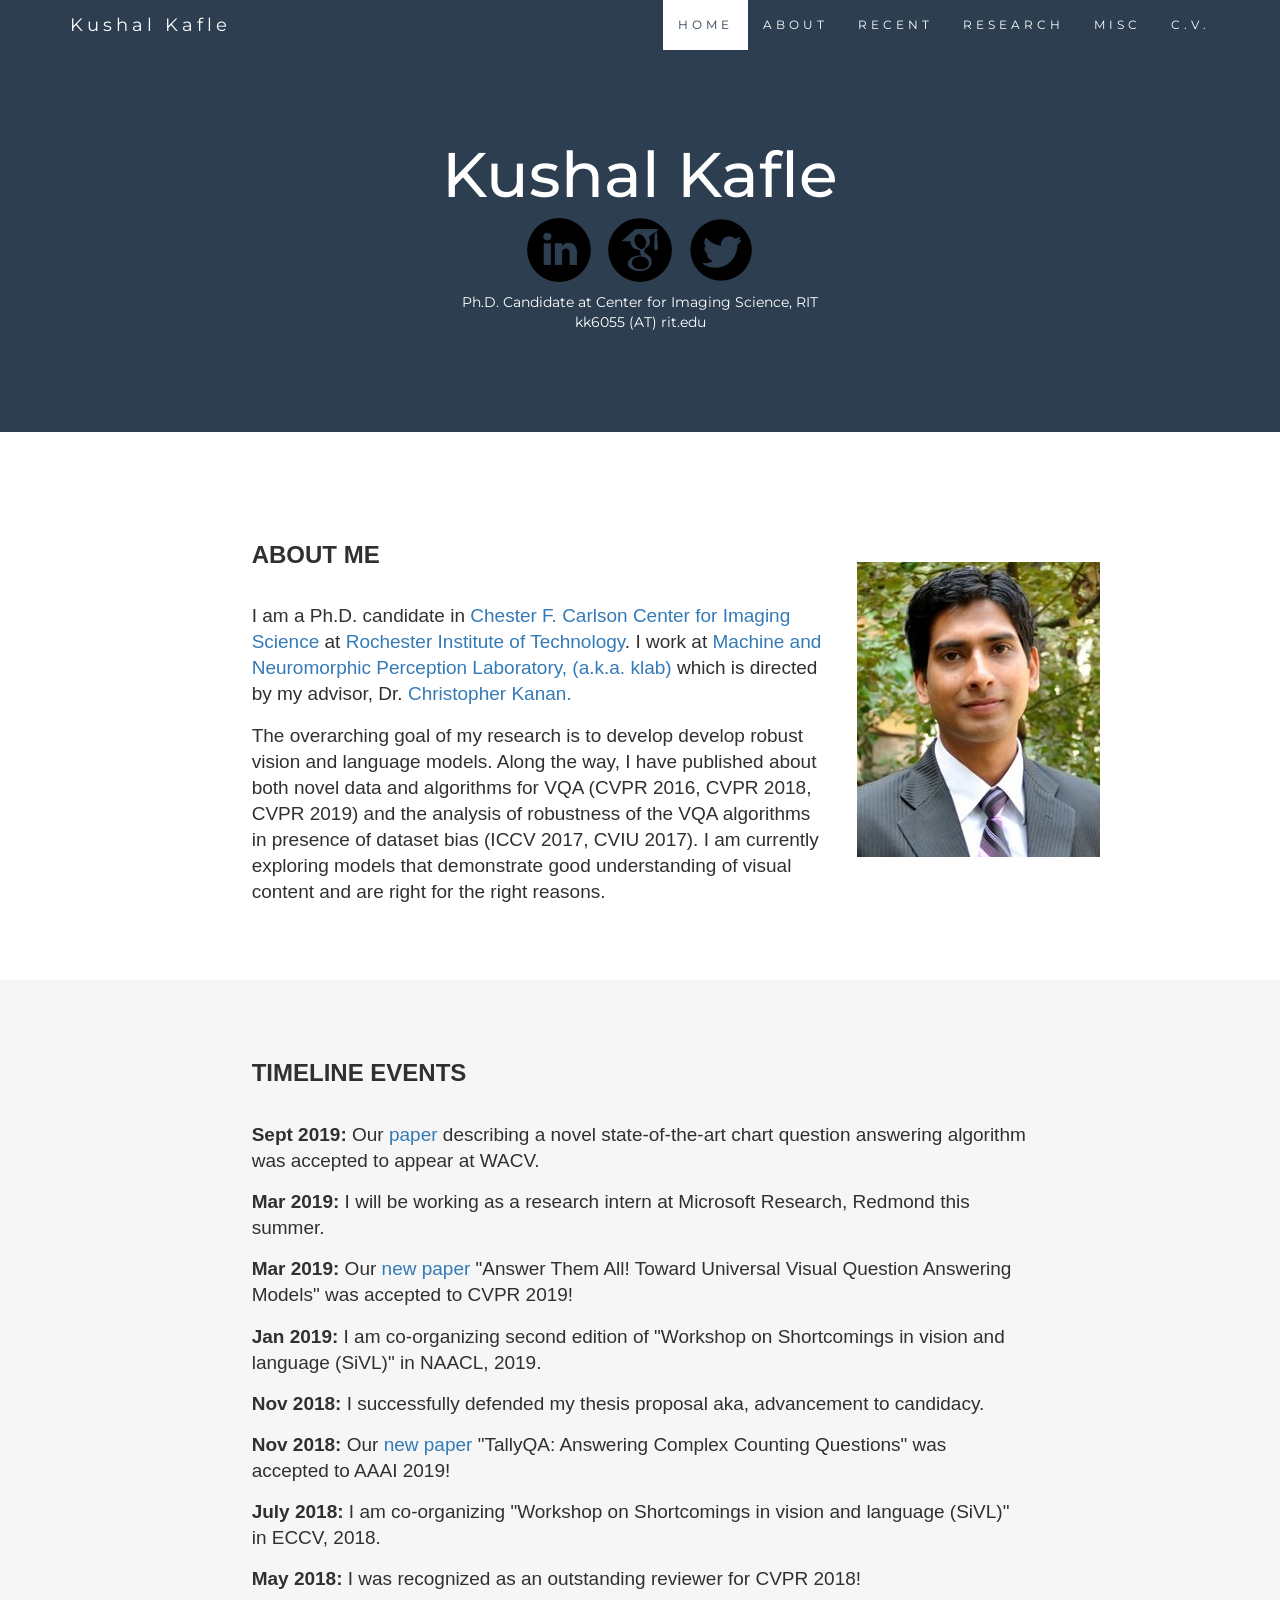
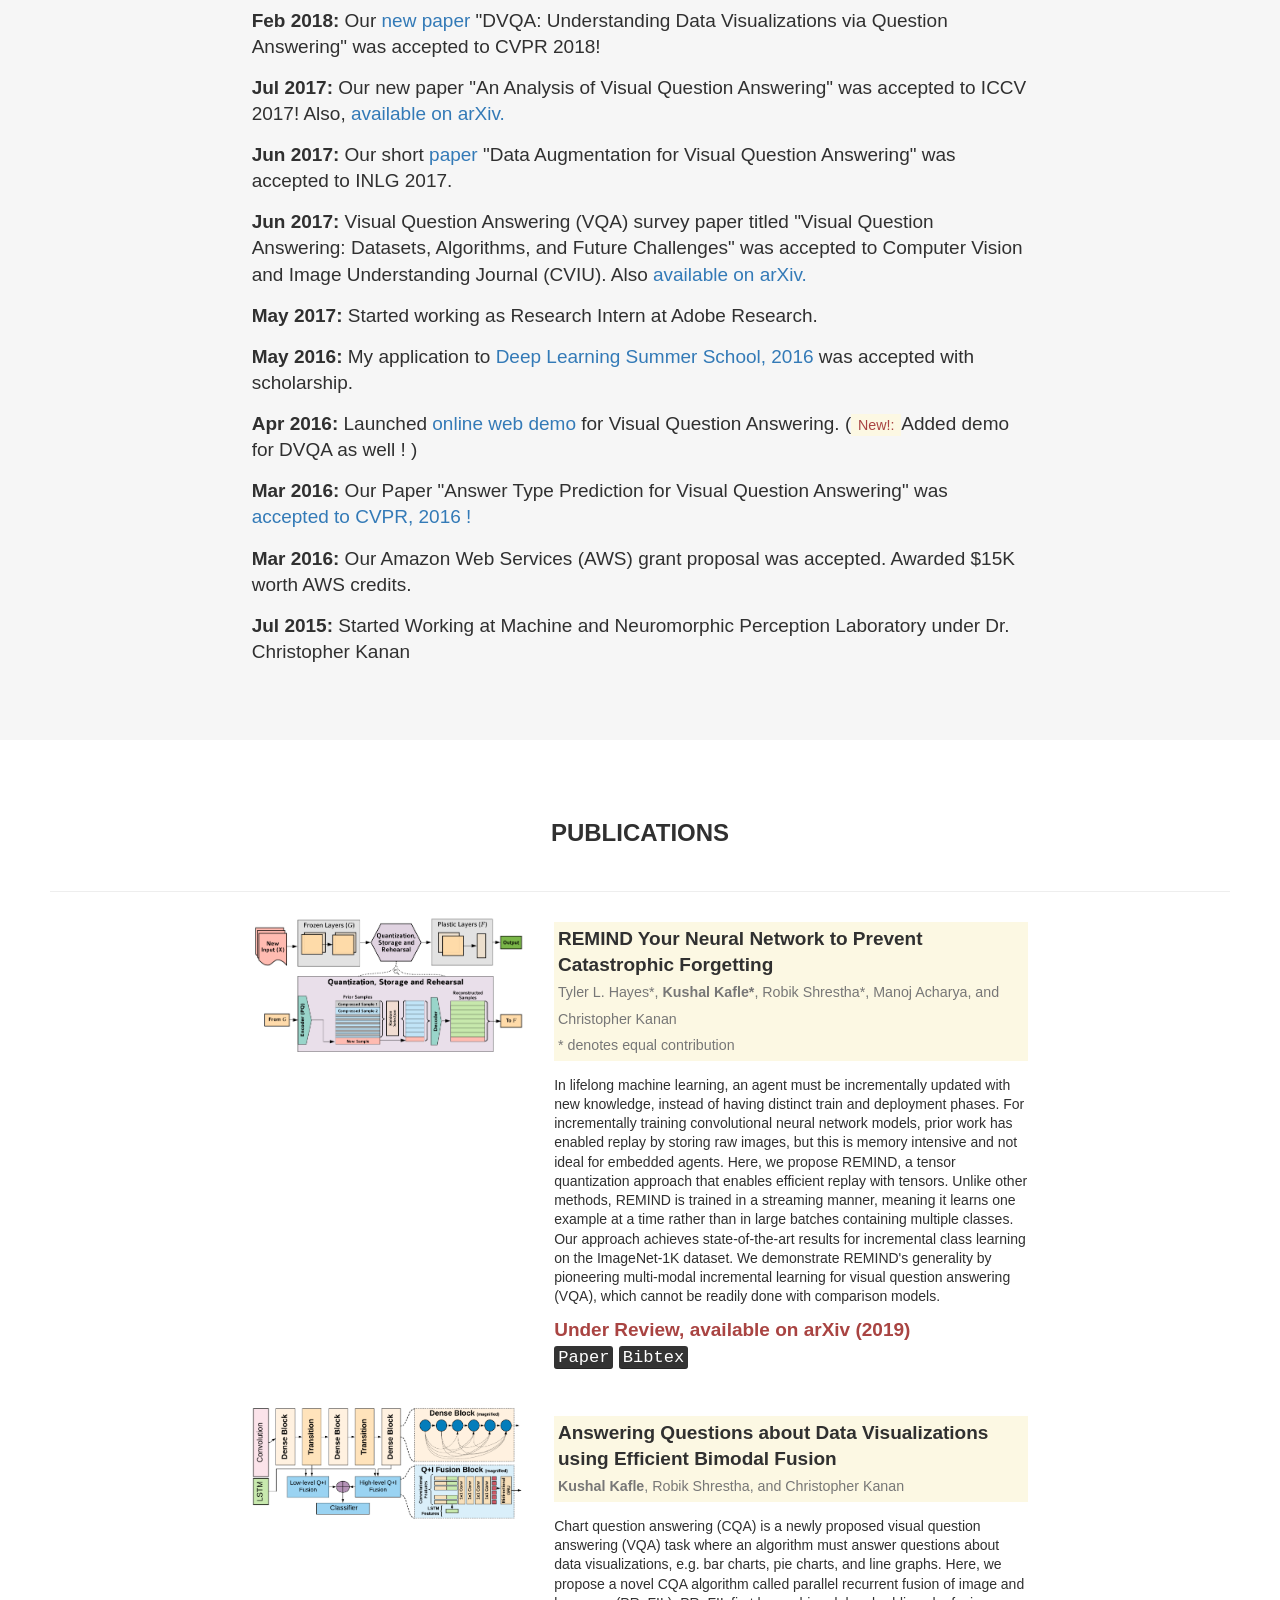
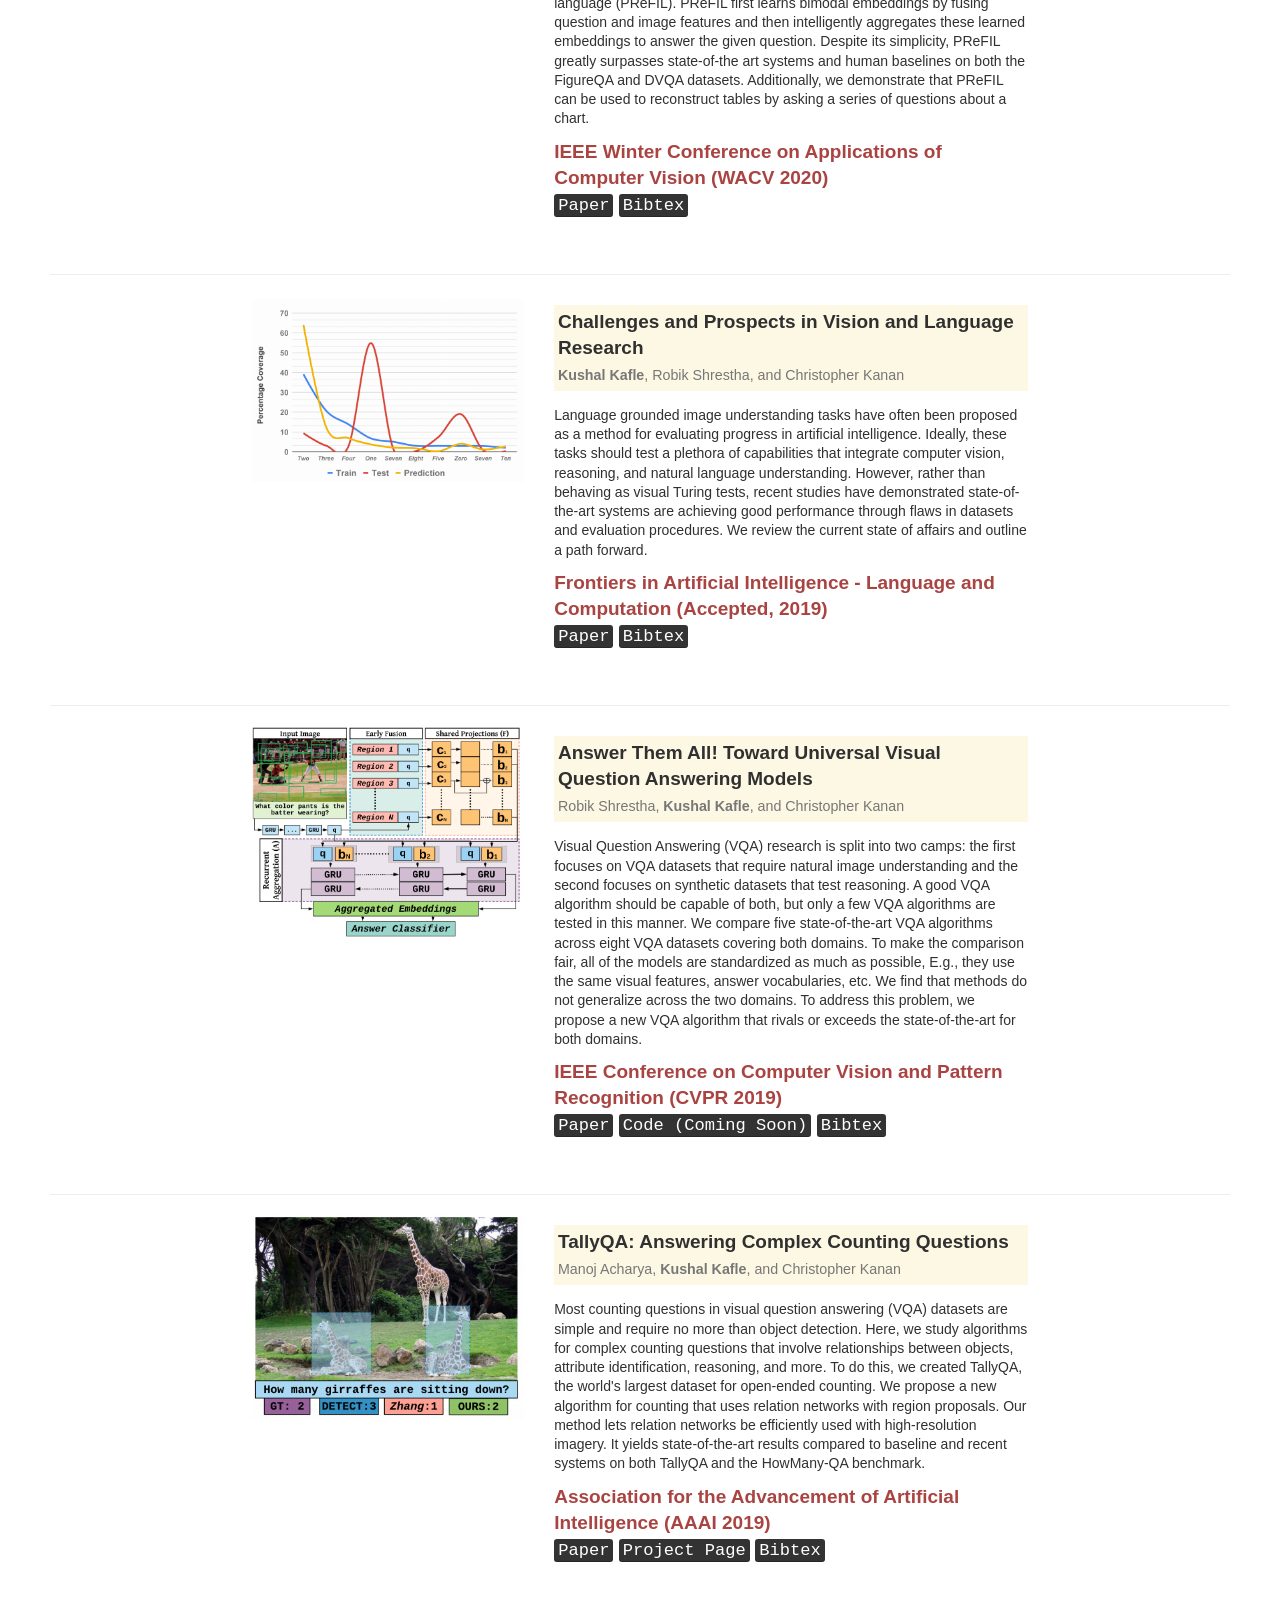
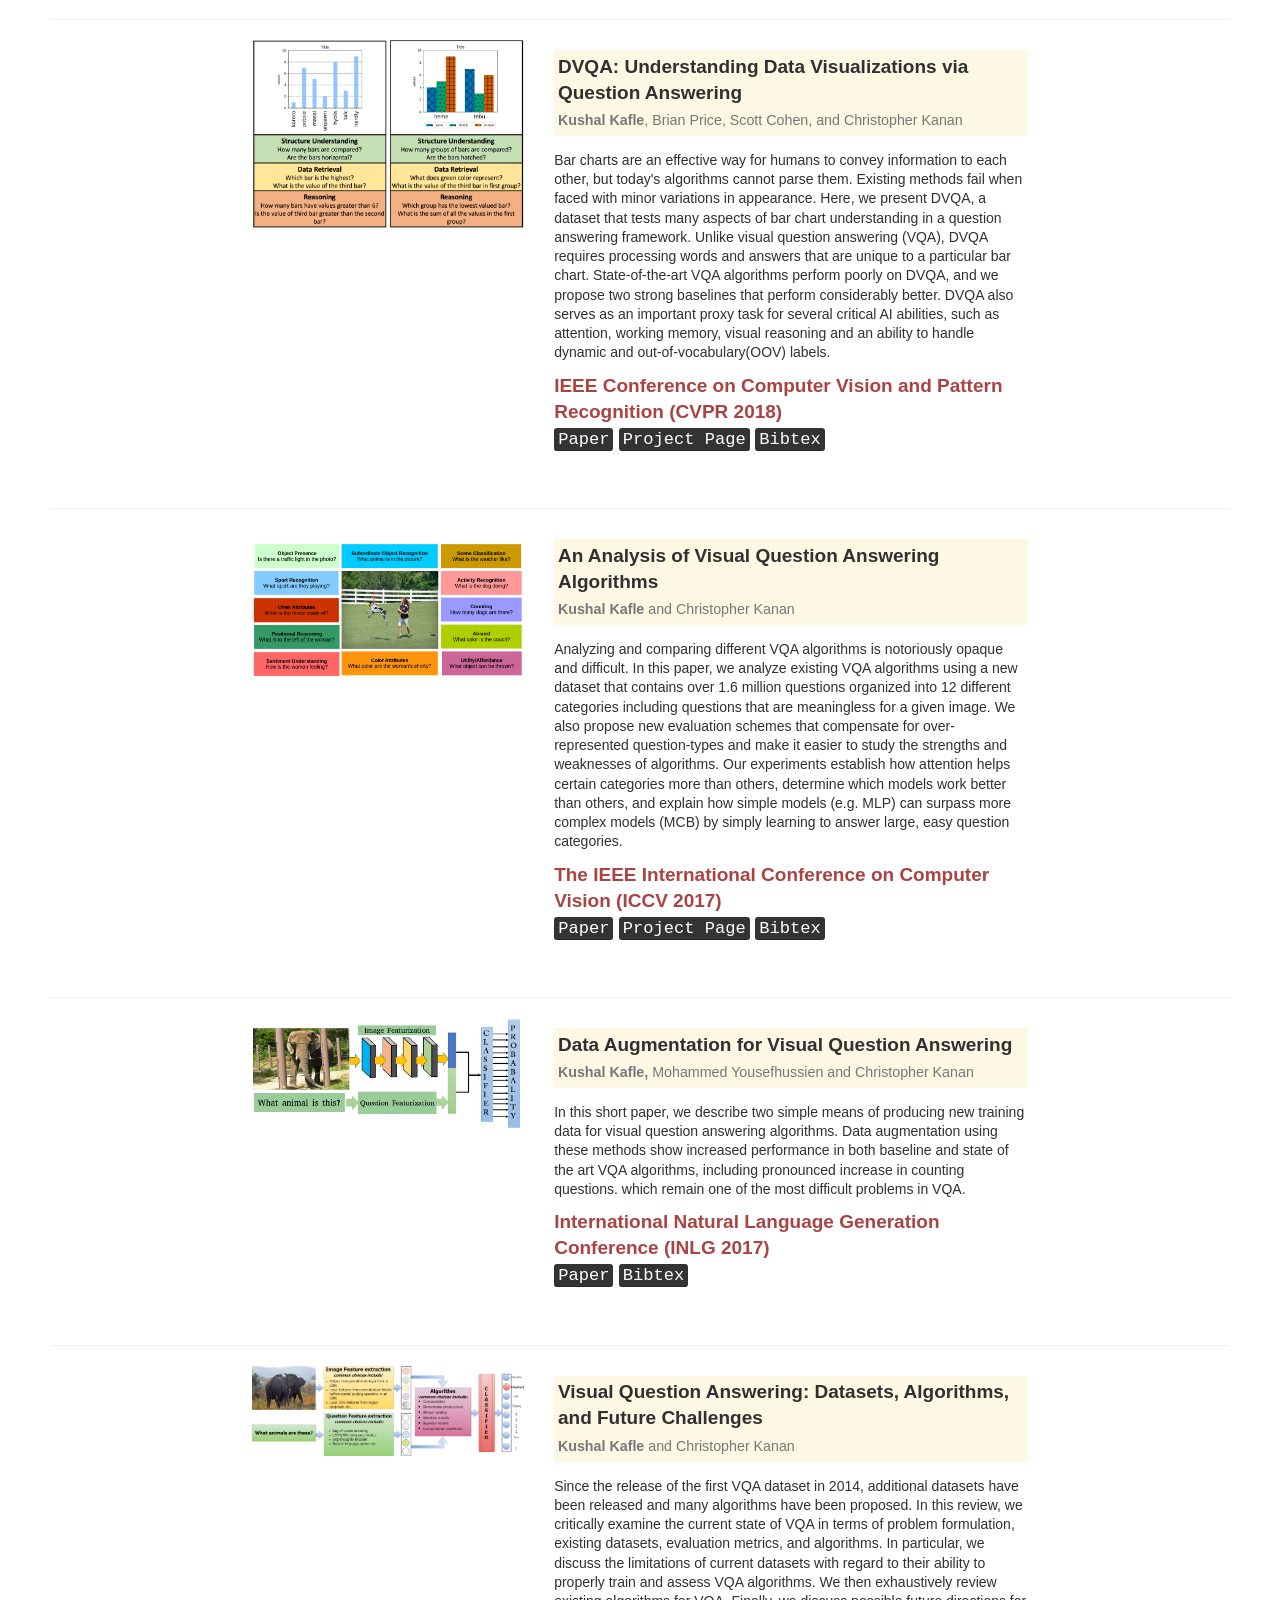
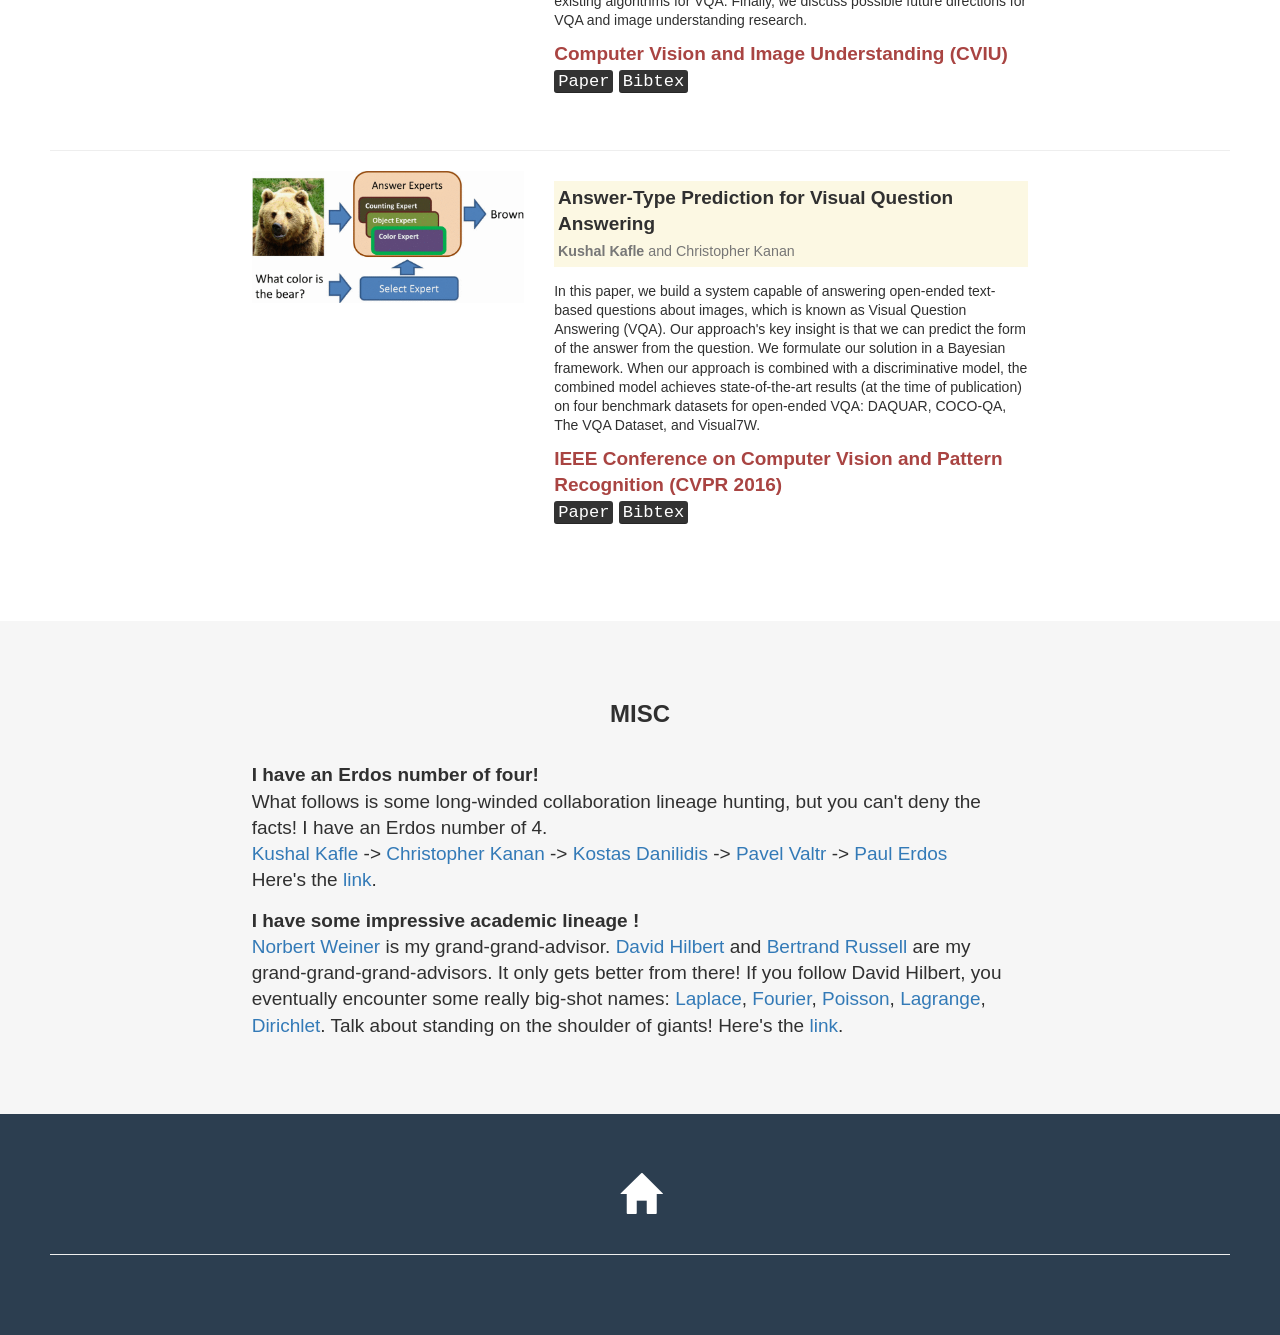
==== commit 27989a78: "Add frontiers acceptance" ====
--- a/index.html
+++ b/index.html
@@ -482,7 +482,7 @@
 
 
 </h4>
- <h4 class="text-danger"><strong>Under Review, available on arXiv (2019)</strong><br> 
+ <h4 class="text-danger"><strong>Frontiers in Artificial Intelligence - Language and Computation (Accepted, 2019)</strong><br> 
   <a href="https://arxiv.org/abs/1904.09317" target="_blank"><kbd>Paper</kbd></a> 
      <kbd data-toggle="collapse" data-target="#frontiers2019">Bibtex</kbd>    
      <div id="frontiers2019" class="collapse">
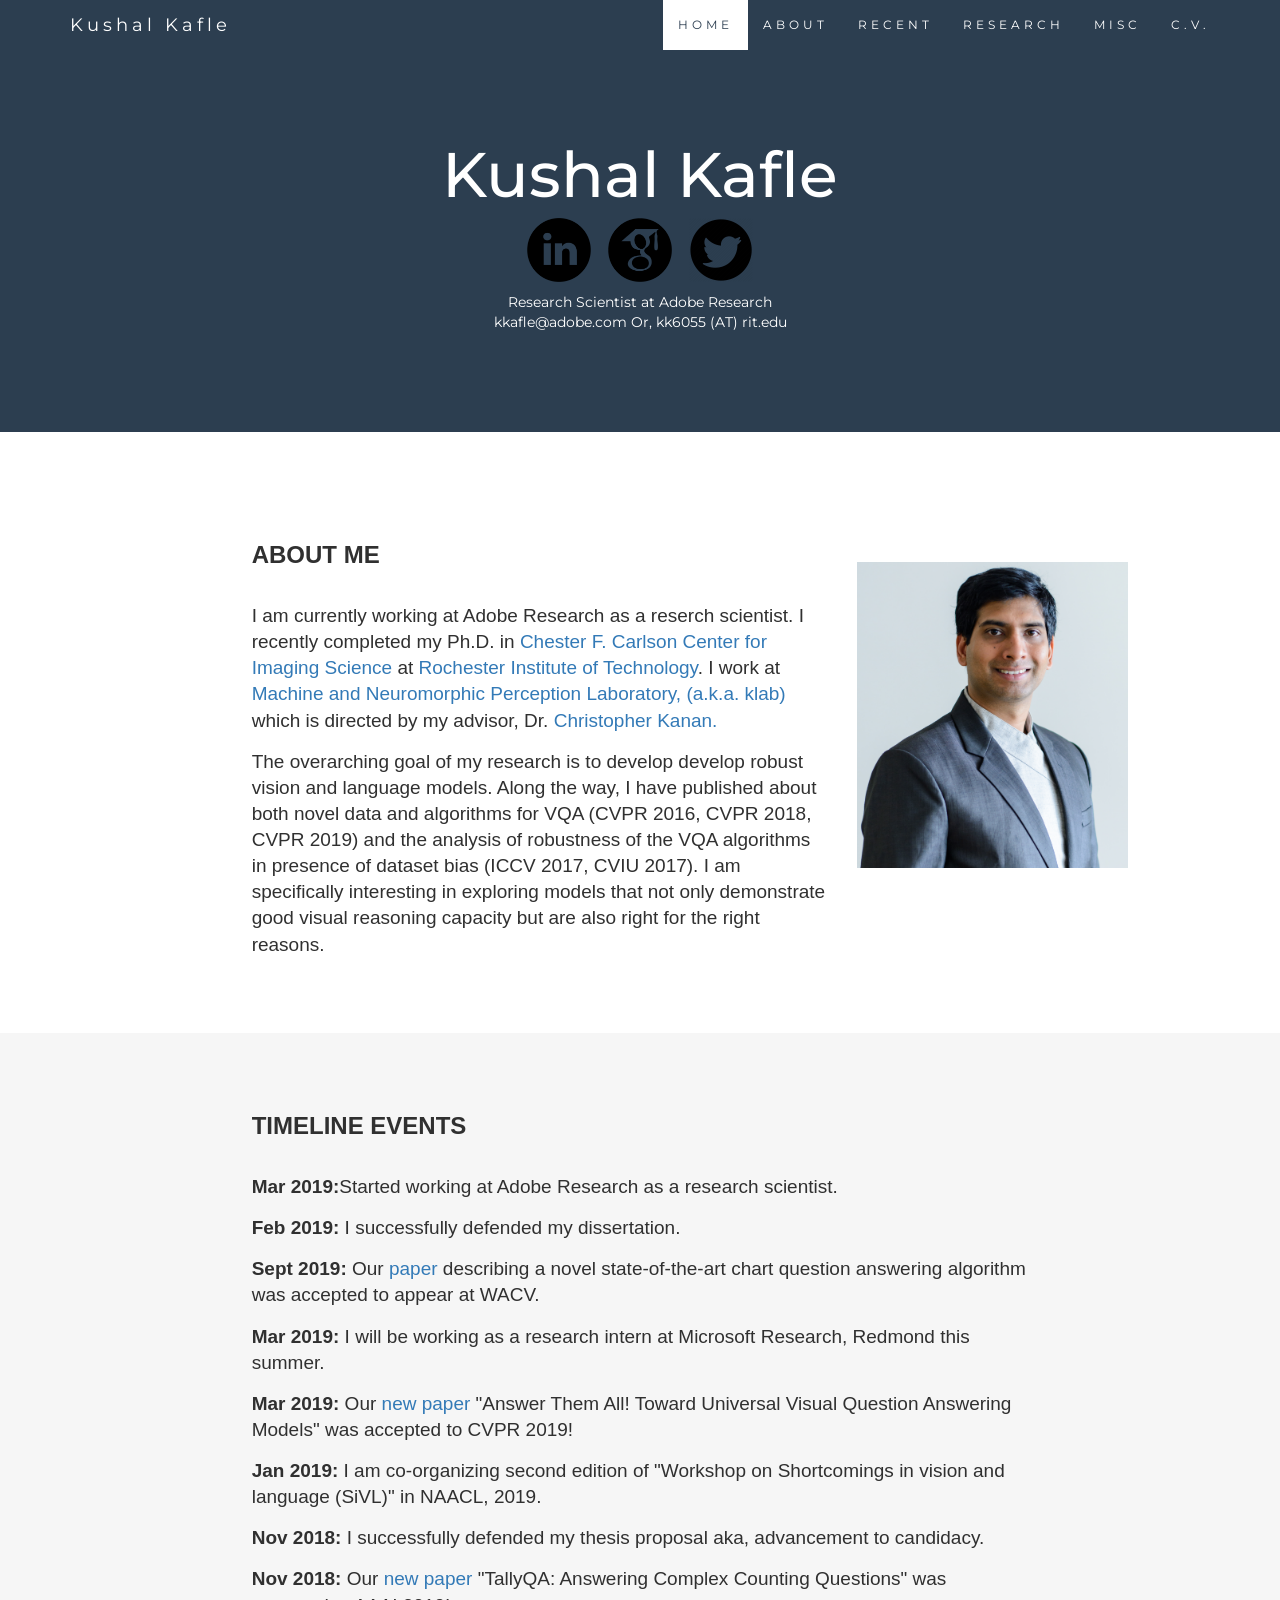
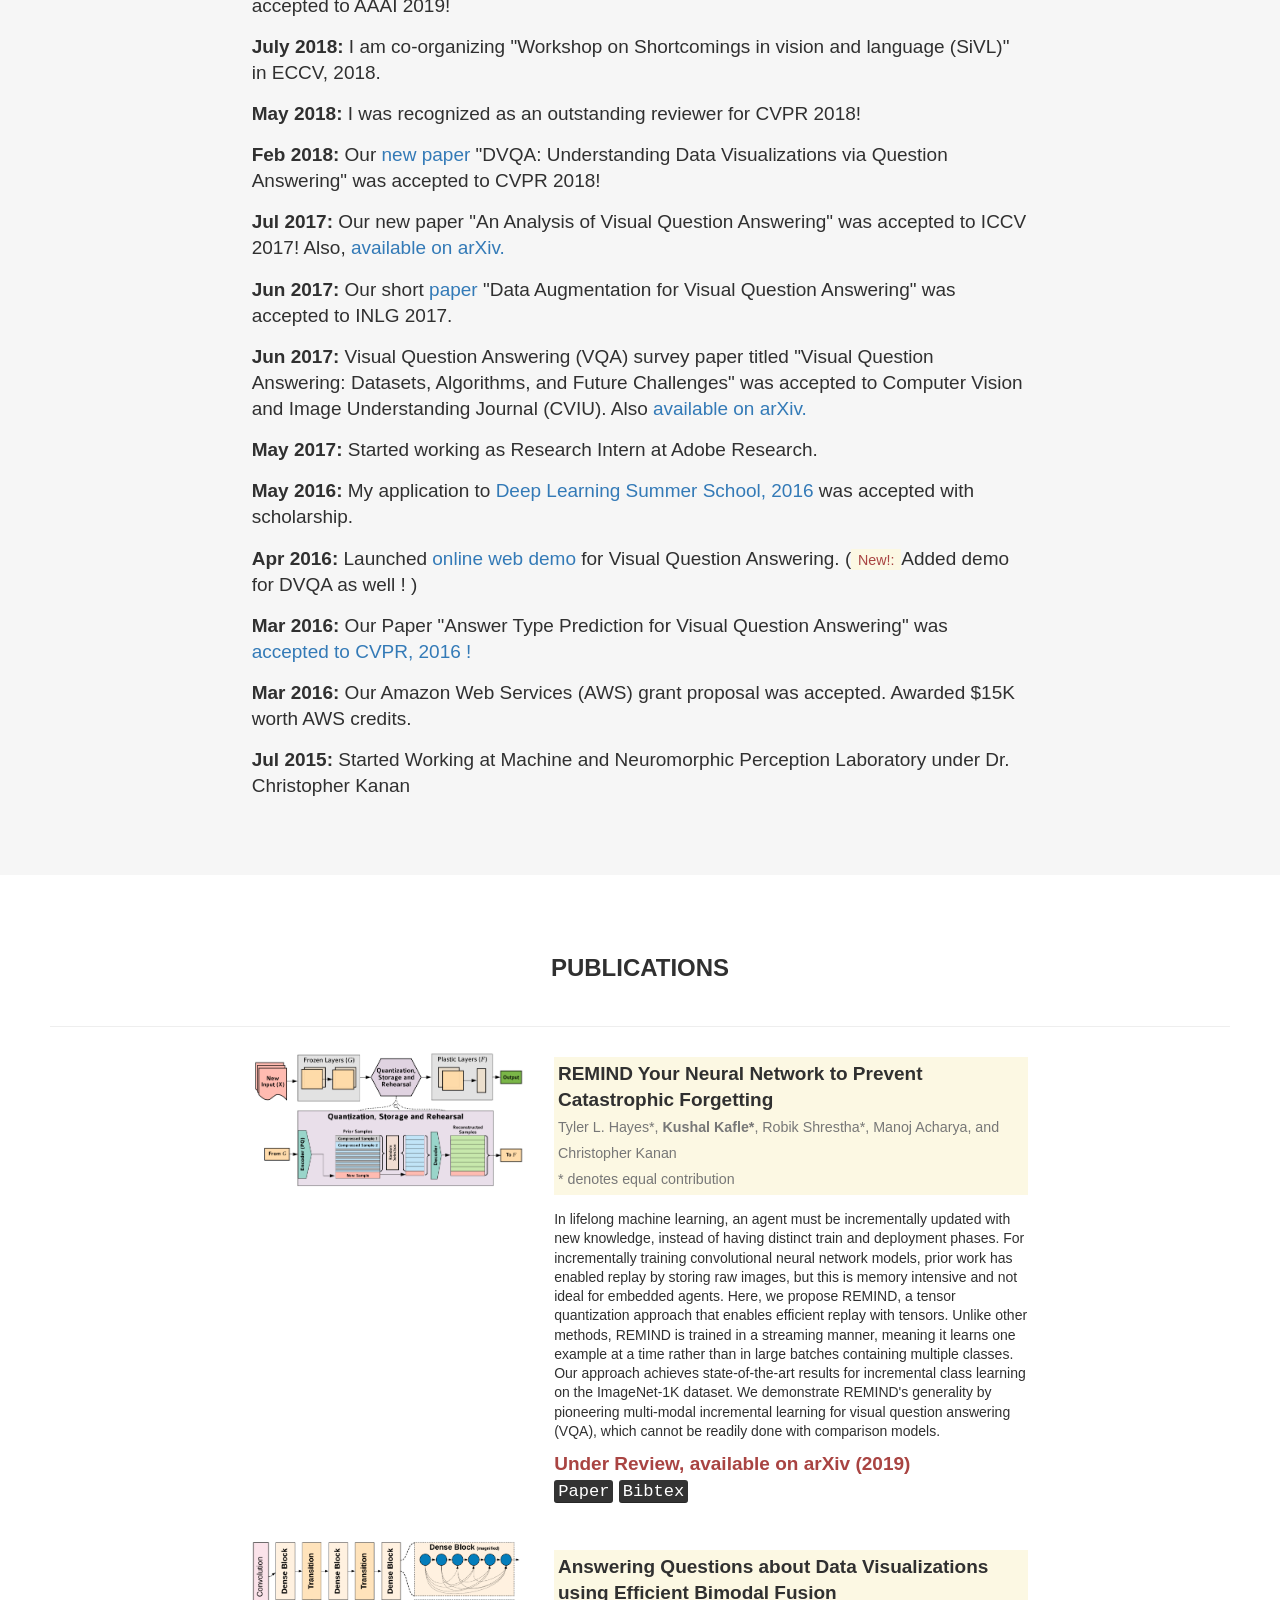
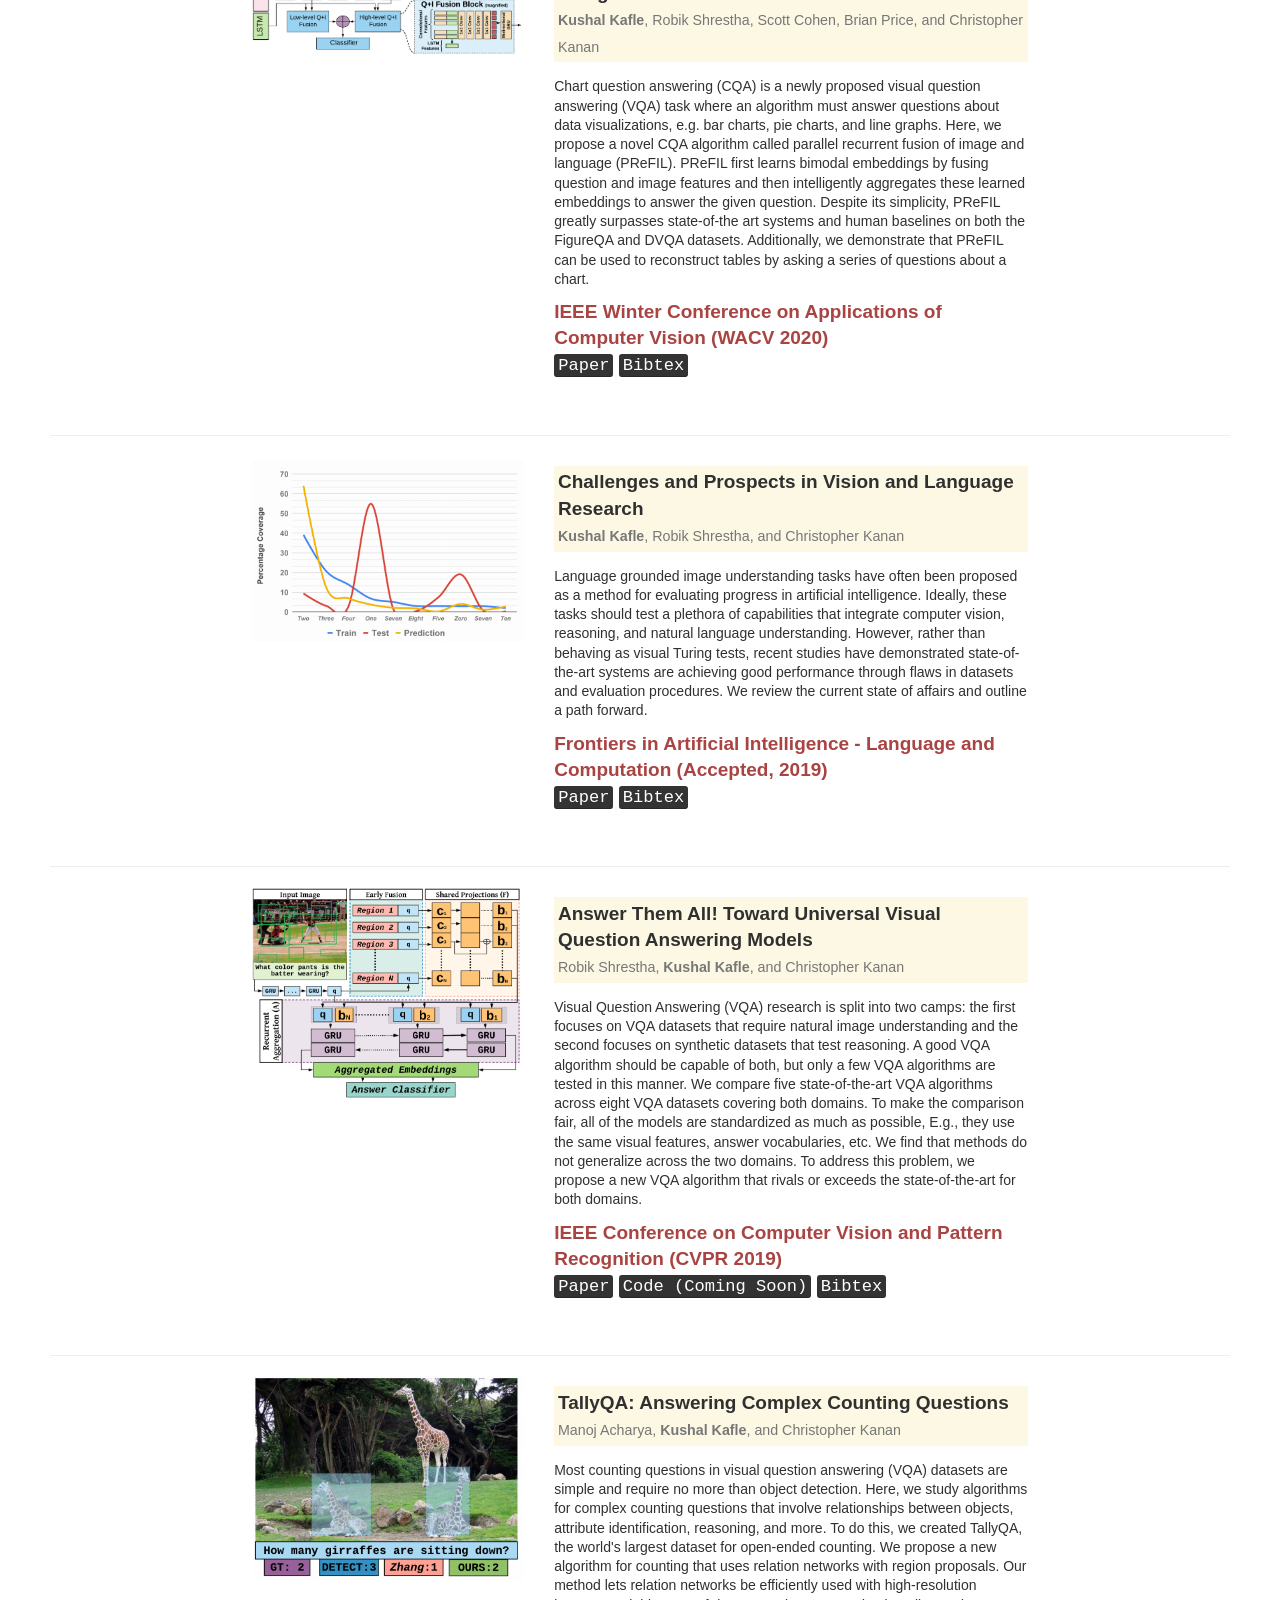
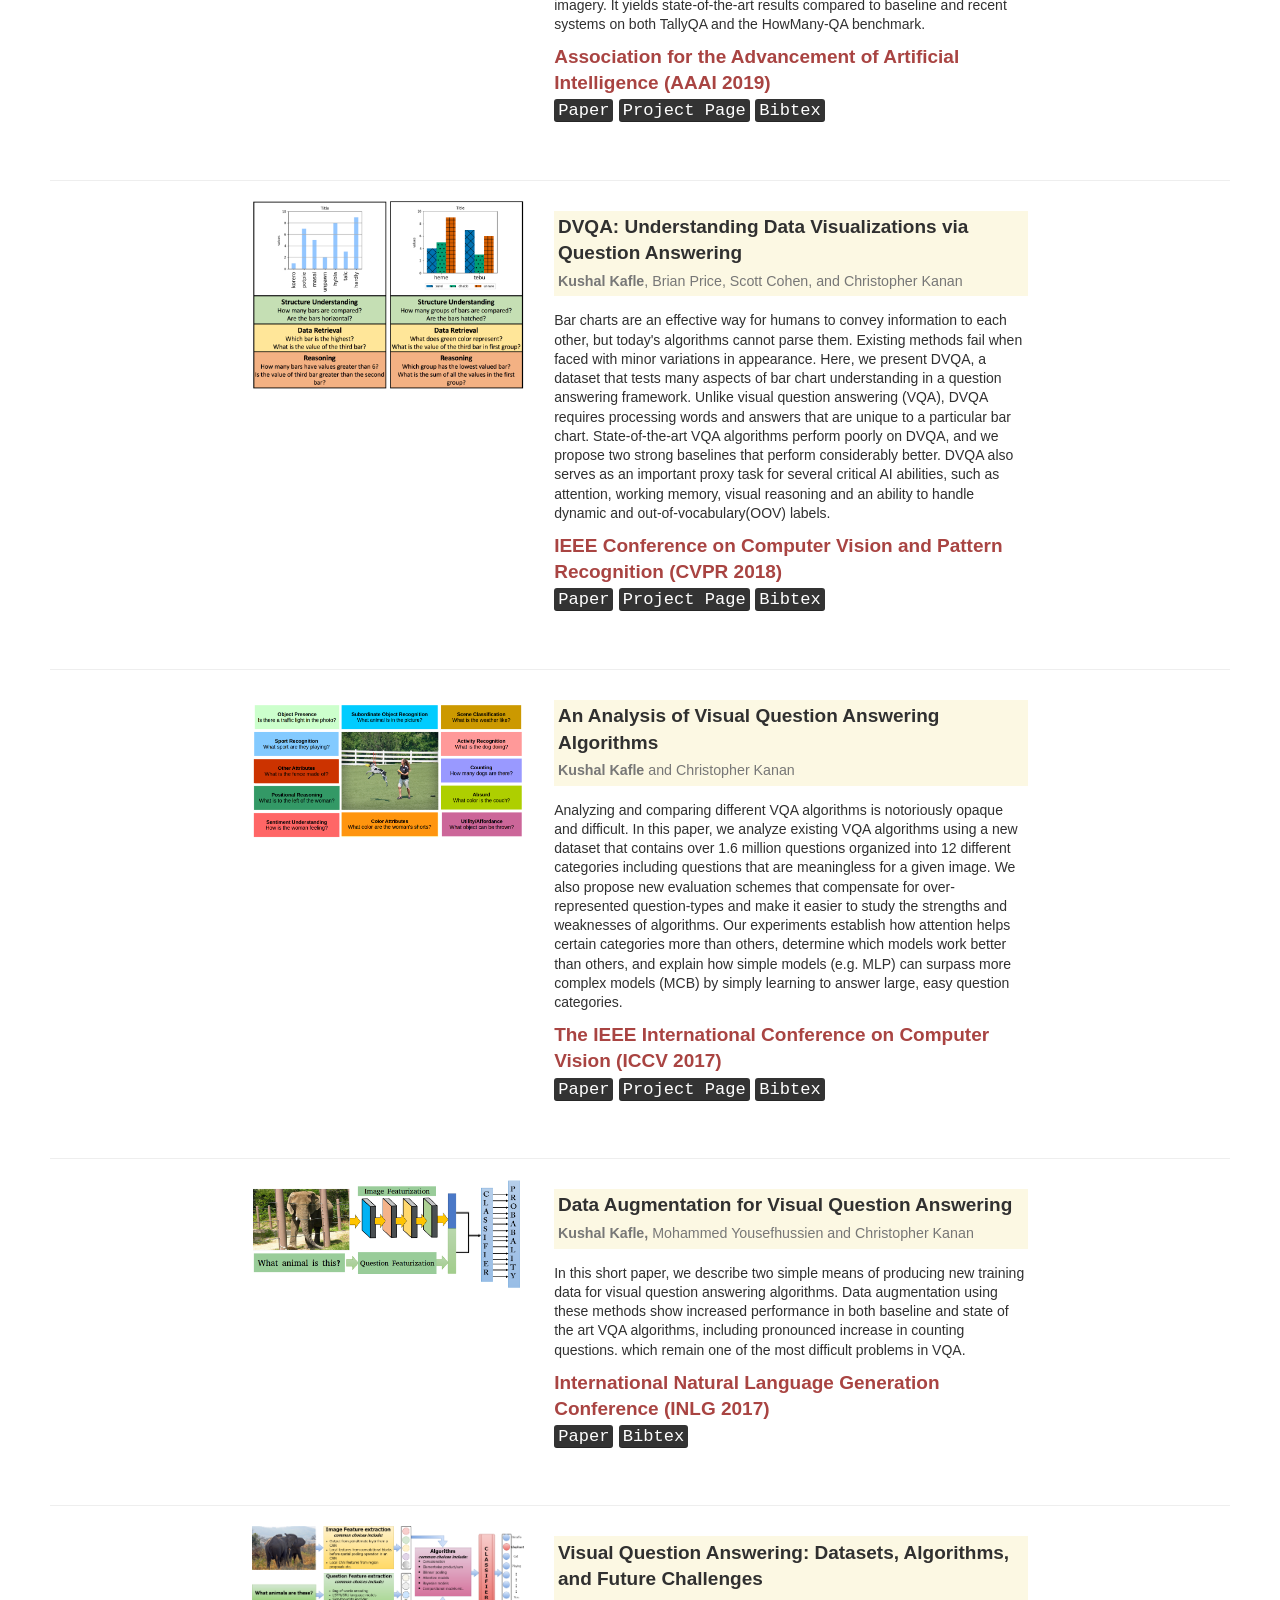
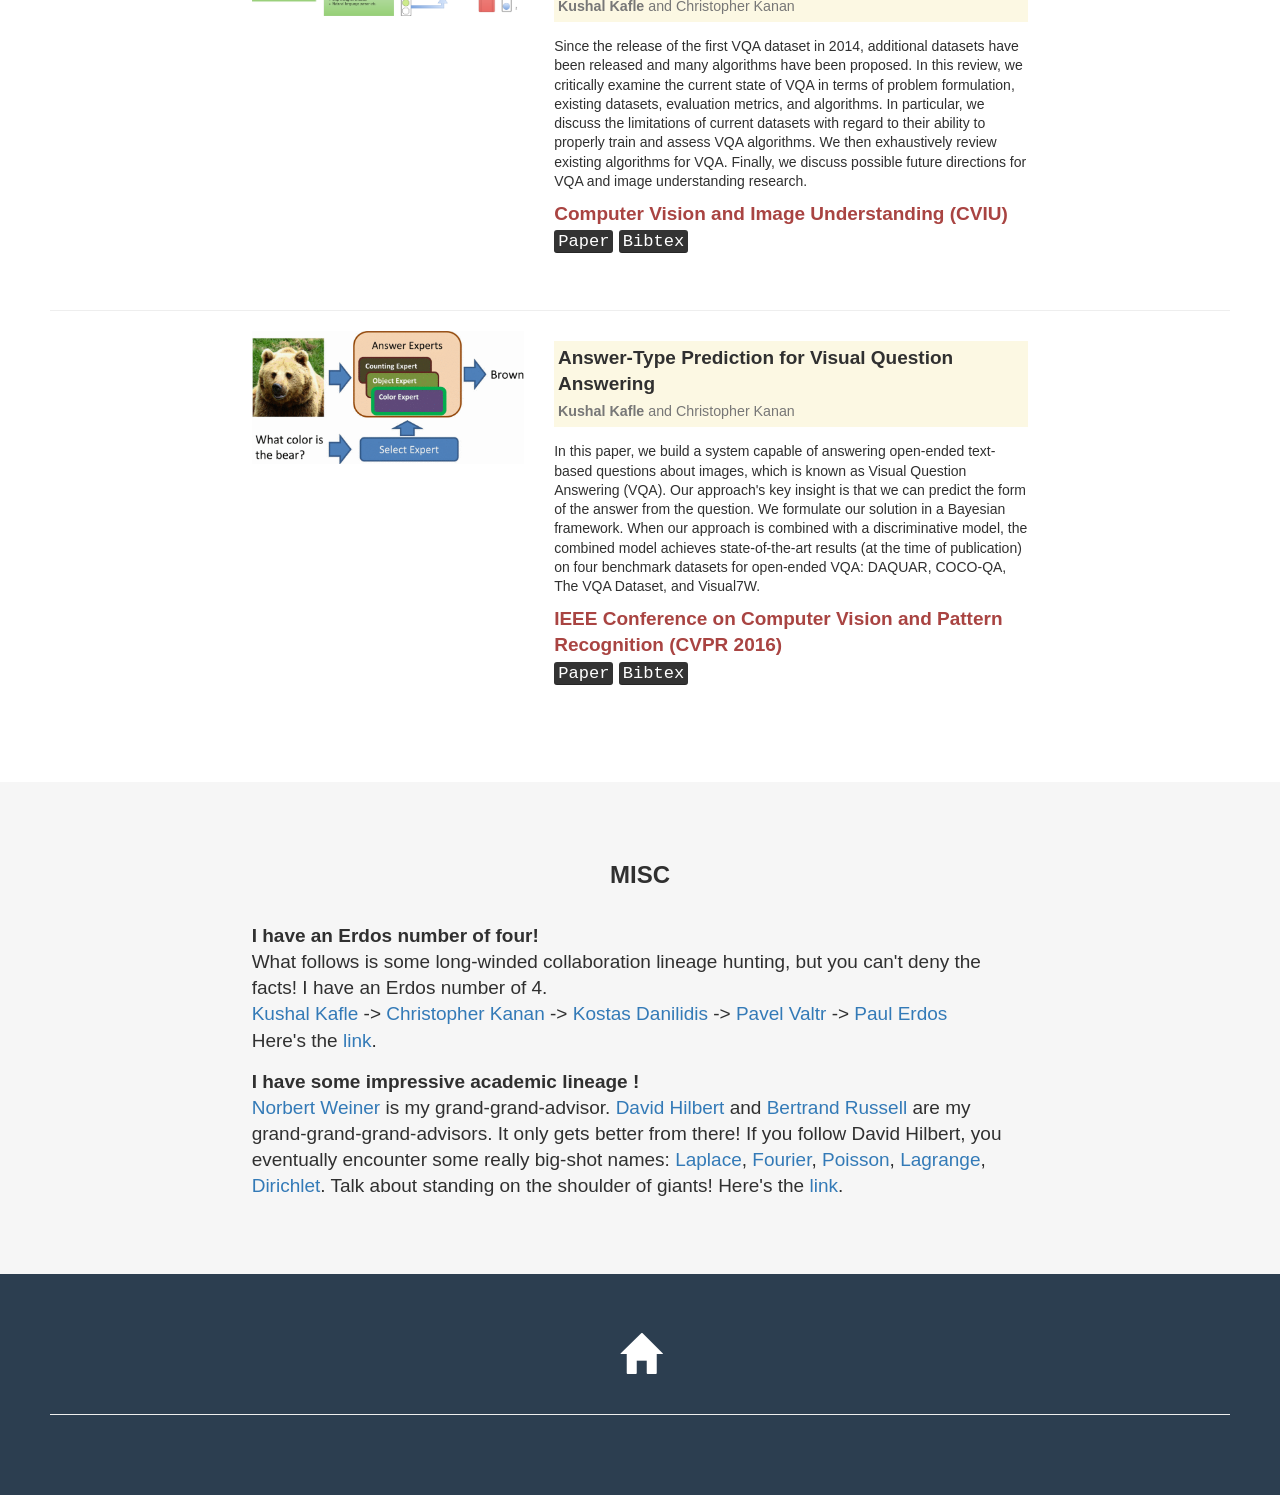
==== commit 2734cae1: "Update index.html" ====
--- a/index.html
+++ b/index.html
@@ -25,7 +25,7 @@
         <meta name='twitter:description' content='Kushal Kafle Personal Homepage'/>
 
 
-        <meta name="keywords" content="RIT, kushalkafle, Kushal Kafle, machine learning, AI, Artificial Intelligence, Computer VIsion, Deep learning, Neural Networks, Tigers">
+        <meta name="keywords" content="RIT, kushalkafle, Kushal Kafle, machine learning, AI, Artificial Intelligence, Computer Vision, Deep learning, Neural Networks, Tigers, Adobe Research, Adobe, Microsoft Research, Microsoft">
 	<!-- 	<link href=" [data-uri]" rel="icon" type="image/x-icon" />
 		<link href=" [data-uri]" rel="shortcut icon" type="image/x-icon" />
  -->
@@ -280,8 +280,8 @@
 	  <a href="https://twitter.com/kushalkafle" target="_blank">
            <img border="0" alt="Kushal Kafle Twitter" src="images/twitter-logo.png" width="64"></a>
   </h1>
-  Ph.D. Candidate at Center for Imaging Science, RIT <br>
-      kk6055 (AT) rit.edu
+  Research Scientist at Adobe Research <br>
+      kkafle@adobe.com Or, kk6055 (AT) rit.edu 
             
     </div>
     </div>
@@ -292,14 +292,15 @@
   <div class="row">
     <div class="col-sm-6 col-sm-offset-2">
       <h2>About Me</h2><br>
-        <h4>I am a Ph.D. candidate in <a href="http://www.cis.rit.edu" target="_blank">Chester F. Carlson Center for Imaging Science</a> at <a href="http://www.rit.edu" target="_blank">Rochester Institute of Technology</a>. I work at <a href="http://klab.cis.rit.edu" target="_blank">Machine and Neuromorphic Perception Laboratory, (a.k.a. klab)</a> which is directed by my advisor, Dr. <a href="http://chriskanan.com" target="_blank">Christopher Kanan.</a></h4>
+        <h4>I am currently working at Adobe Research as a reserch scientist. I recently completed my Ph.D. in <a href="http://www.cis.rit.edu" target="_blank">Chester F. Carlson Center for Imaging Science</a> at <a href="http://www.rit.edu" target="_blank">Rochester Institute of Technology</a>. I work at <a href="http://klab.cis.rit.edu" target="_blank">Machine and Neuromorphic Perception Laboratory, (a.k.a. klab)</a> which is directed by my advisor, Dr. <a href="http://chriskanan.com" target="_blank">Christopher Kanan.</a></h4>
       <h4>The overarching goal of my research is to develop develop robust vision and language
 		  models. Along the way, I have published about both novel data and algorithms for VQA (CVPR
 		  2016, CVPR 2018, CVPR 2019) and the analysis of robustness of the VQA algorithms in presence of
-		  dataset bias (ICCV 2017, CVIU 2017). I am currently exploring models that
-		  demonstrate good understanding of visual content and are right for the right reasons.
+		  dataset bias (ICCV 2017, CVIU 2017). I am specifically interesting in exploring models that
+		  not only demonstrate good visual reasoning capacity but are also right for the right reasons.
         </h4>
 
+    
 <!--         <h4>I am married to <a href="http://jwaladhamala.com" target="_blank">Jwala Dhamala</a>, who
 			is also a Ph.D. student in RIT and does fascinating <a
 				href="https://scholar.google.com/citations?user=1bUxjvoAAAAJ&hl=en"
@@ -308,7 +309,7 @@
  -->      </div>
       <div class="col-sm-2">
         <br><br>
-      <span><img src="images/kushal.jpg" alt="Kushal Kafle"></span>
+      <span><img src="images/kushal.jpg" alt="Kushal Kafle" style="width:271px;height:306px;"></span>
     </div>
   </div>
 </div>
@@ -317,8 +318,9 @@
     <div class="col-sm-8 col-sm-offset-2">
 
         <h2>Timeline Events</h2><br>
-                                     <h4><strong>Sept 2019:</strong> Our <a href='https://arxiv.org/abs/1908.01801' target="_blank">paper</a> describing a novel state-of-the-art chart question answering algorithm was accepted to appear at WACV.</h4>
-
+			     <h4><strong>Mar 2019:</strong>Started working at Adobe Research as a research scientist.</h4>
+			     <h4><strong>Feb 2019:</strong> I successfully defended my dissertation.</h4>
+			     <h4><strong>Sept 2019:</strong> Our <a href='https://arxiv.org/abs/1908.01801' target="_blank">paper</a> describing a novel state-of-the-art chart question answering algorithm was accepted to appear at WACV.</h4>
                              <h4><strong>Mar 2019:</strong> I will be working as a research intern at Microsoft Research, Redmond this summer.</h4>
                              <h4><strong>Mar 2019:</strong> Our <a href='https://arxiv.org/abs/1903.00366' target="_blank">new paper</a> "Answer Them All! Toward Universal Visual Question Answering Models" was accepted to CVPR 2019! </h4>
 
@@ -434,7 +436,7 @@
     
     <div class="col-sm-5 text-left">
         <a href="https://arxiv.org/abs/1908.01801" target="_blank"><h4 class="mark"><strong>Answering Questions about Data Visualizations using Efficient Bimodal Fusion</strong><br>
-            <small><strong>Kushal Kafle</strong>, Robik Shrestha, and Christopher Kanan</small></h4></a>
+		<small><strong>Kushal Kafle</strong>, Robik Shrestha, Scott Cohen, Brian Price, and Christopher Kanan</small></h4></a>
       <h4 class="h4-small"> 
 Chart question answering (CQA) is a newly proposed visual question answering (VQA) task where an algorithm must answer questions about data visualizations, e.g. bar charts, pie charts, and line graphs. Here, we propose a novel CQA algorithm called parallel recurrent fusion of image and language (PReFIL). PReFIL first learns bimodal embeddings by fusing question and image features and then intelligently aggregates these learned embeddings to answer the given question. Despite its simplicity, PReFIL greatly surpasses state-of-the art systems and human baselines on both the FigureQA and DVQA datasets. Additionally, we demonstrate that PReFIL can be used to reconstruct tables by asking a series of questions about a chart.
 
@@ -443,10 +445,11 @@
   <a href="https://arxiv.org/abs/1908.01801" target="_blank"><kbd>Paper</kbd></a> 
      <kbd data-toggle="collapse" data-target="#wacv2020">Bibtex</kbd>    
      <div id="wacv2020" class="collapse">
-    <pre><code>@inproceedings{kafle2020prefil,
-title={Answering Questions about Data Visualizations using Efficient Bimodal Fusion},
-  author={Kafle, Kushal and Shrestha, Robik and  Kanan, Christopher},
-  booktitle={WACV},
+    <pre><code>@inproceedings{kafle2020answering,
+  title={Answering Questions about Data Visualizations using Efficient Bimodal Fusion},
+  author={Kafle, Kushal and Shrestha, Robik and Cohen, Scott and Price, Brian and Kanan, Christopher},
+  booktitle={The IEEE Winter Conference on Applications of Computer Vision},
+  pages={1498--1507},
   year={2020}
 }
 </code></pre>
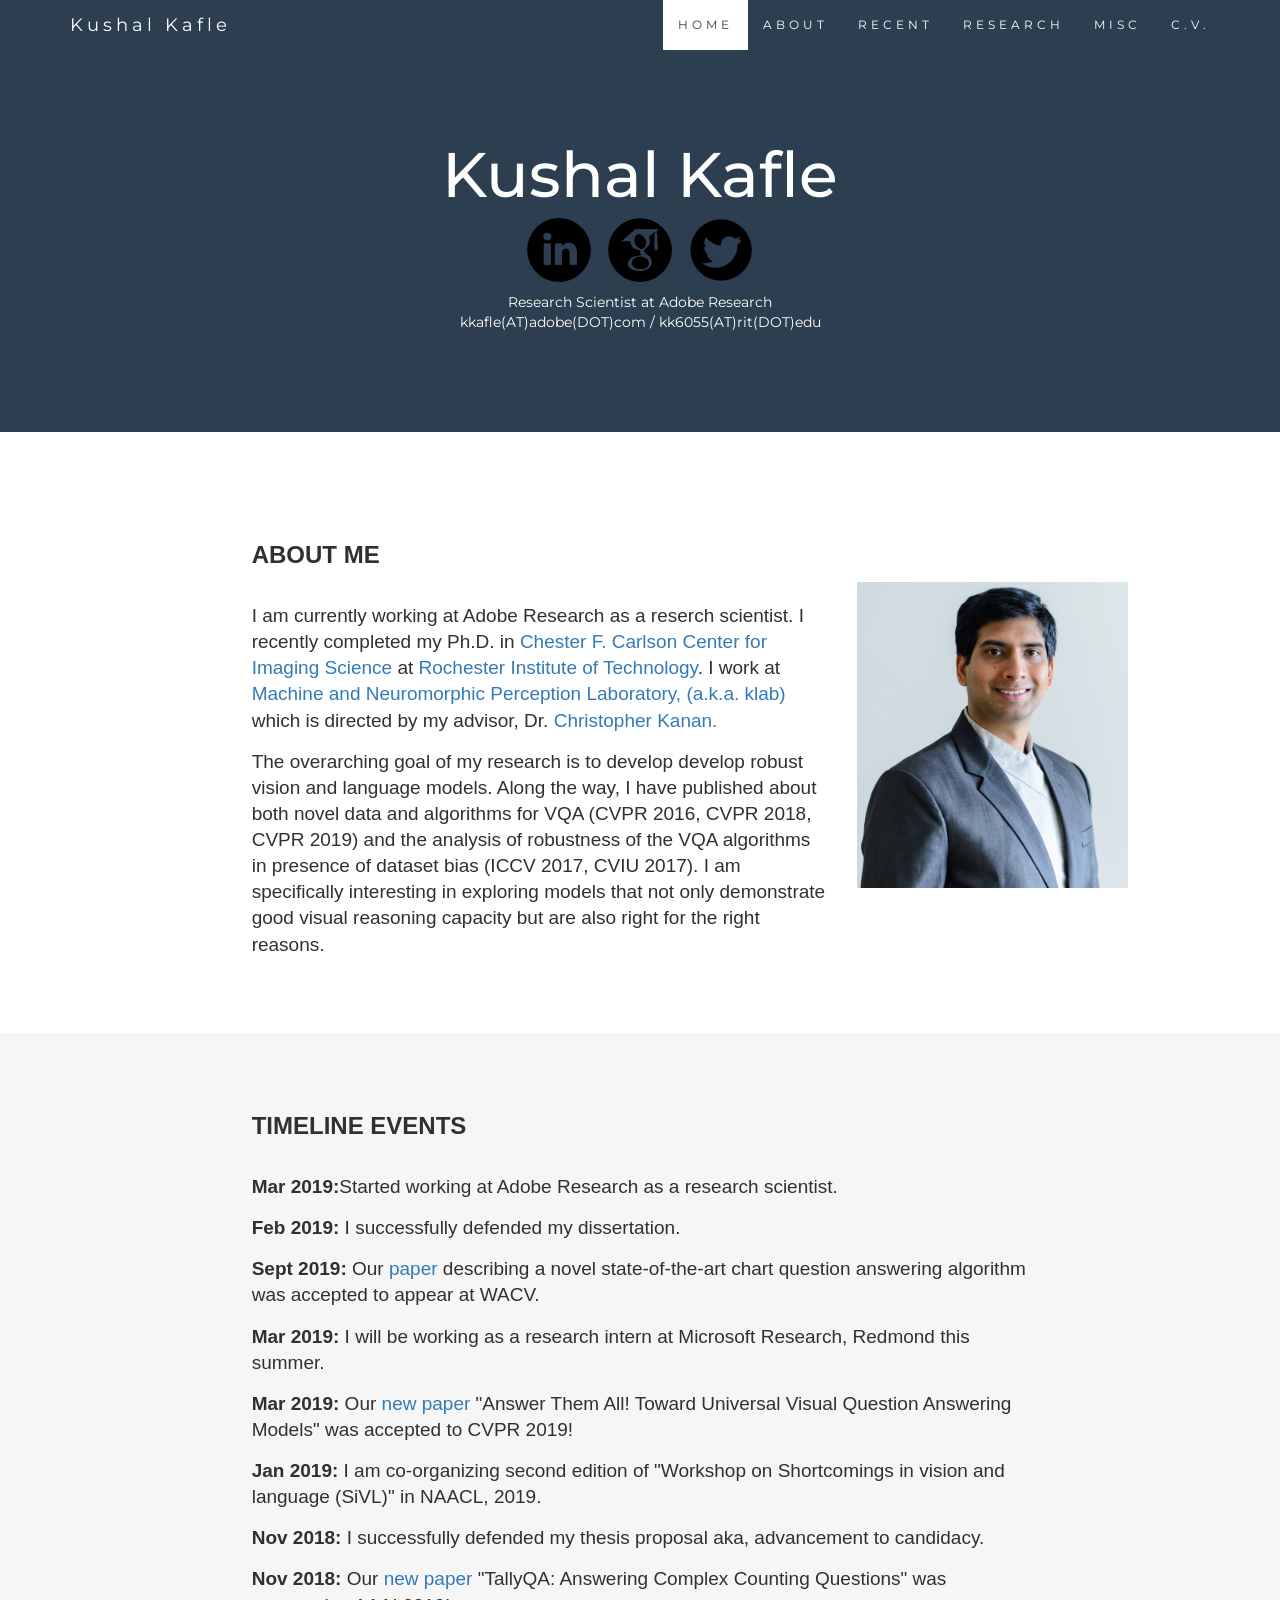
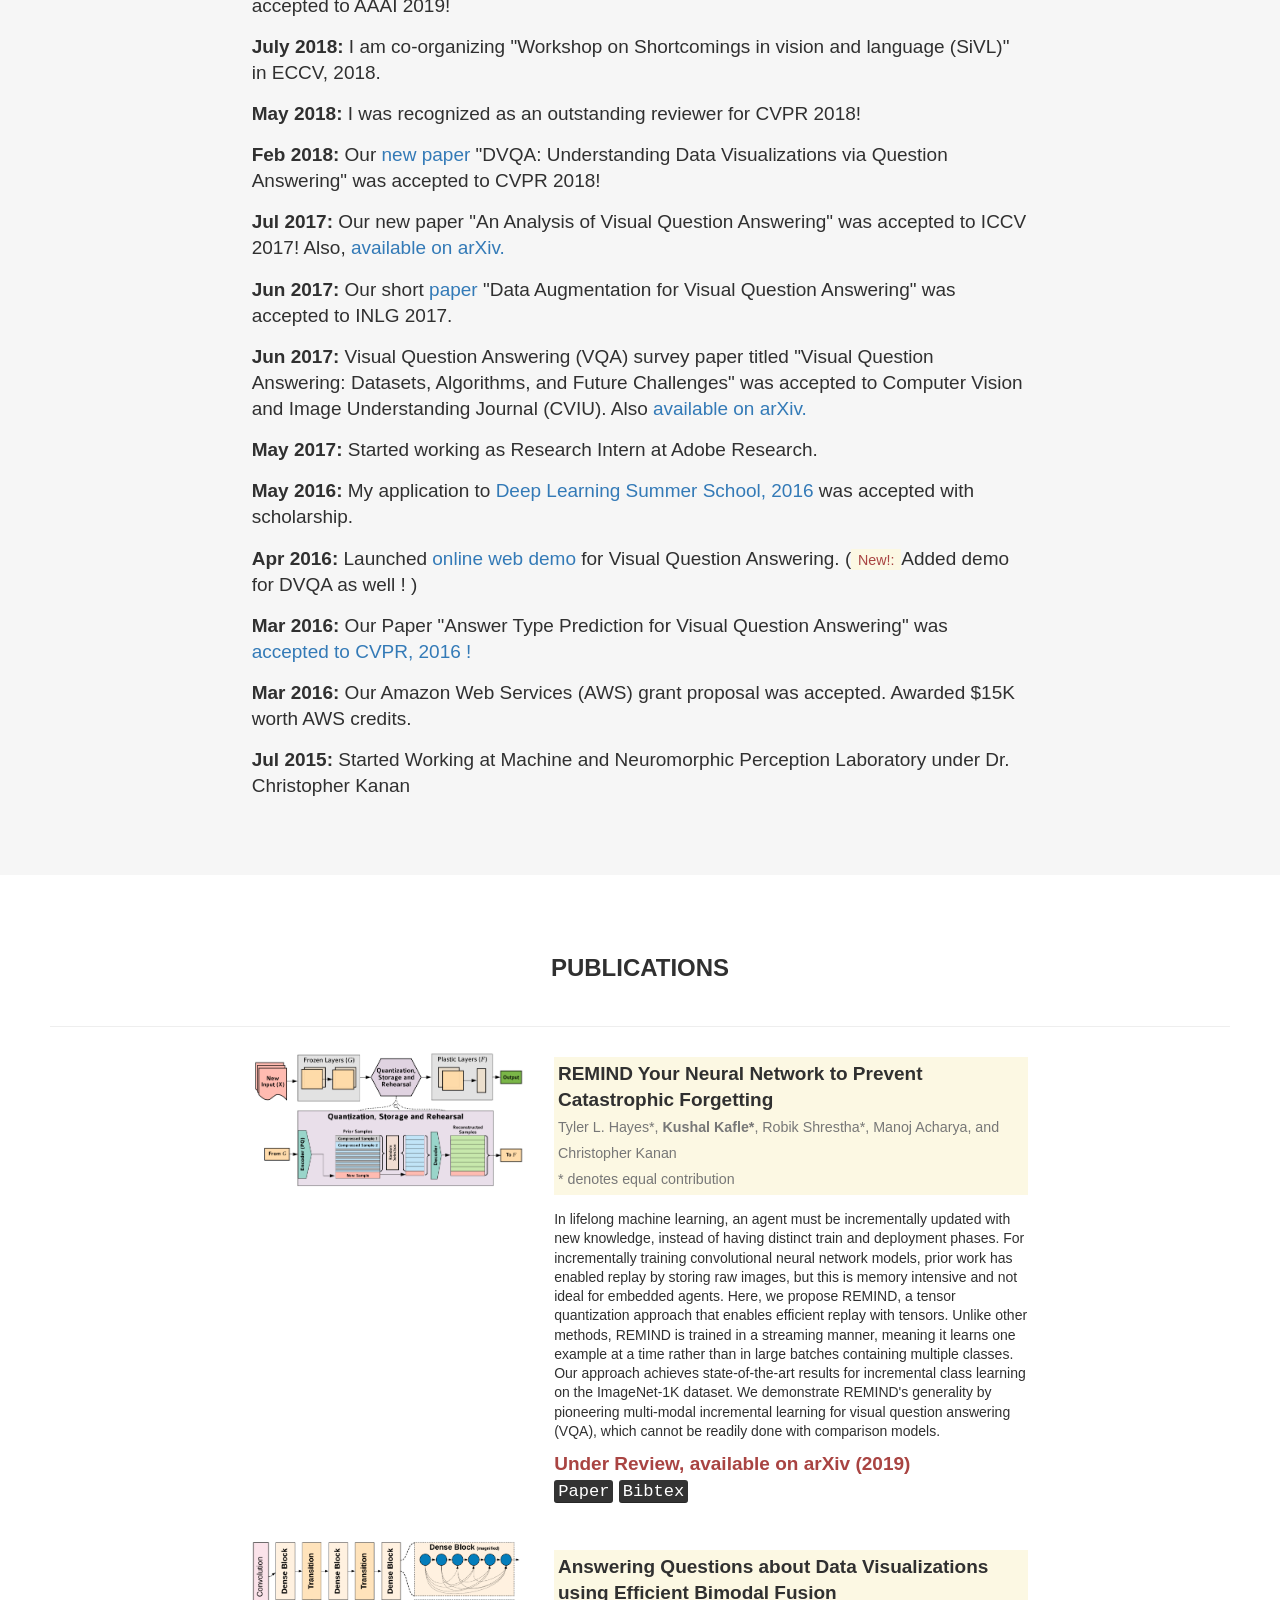
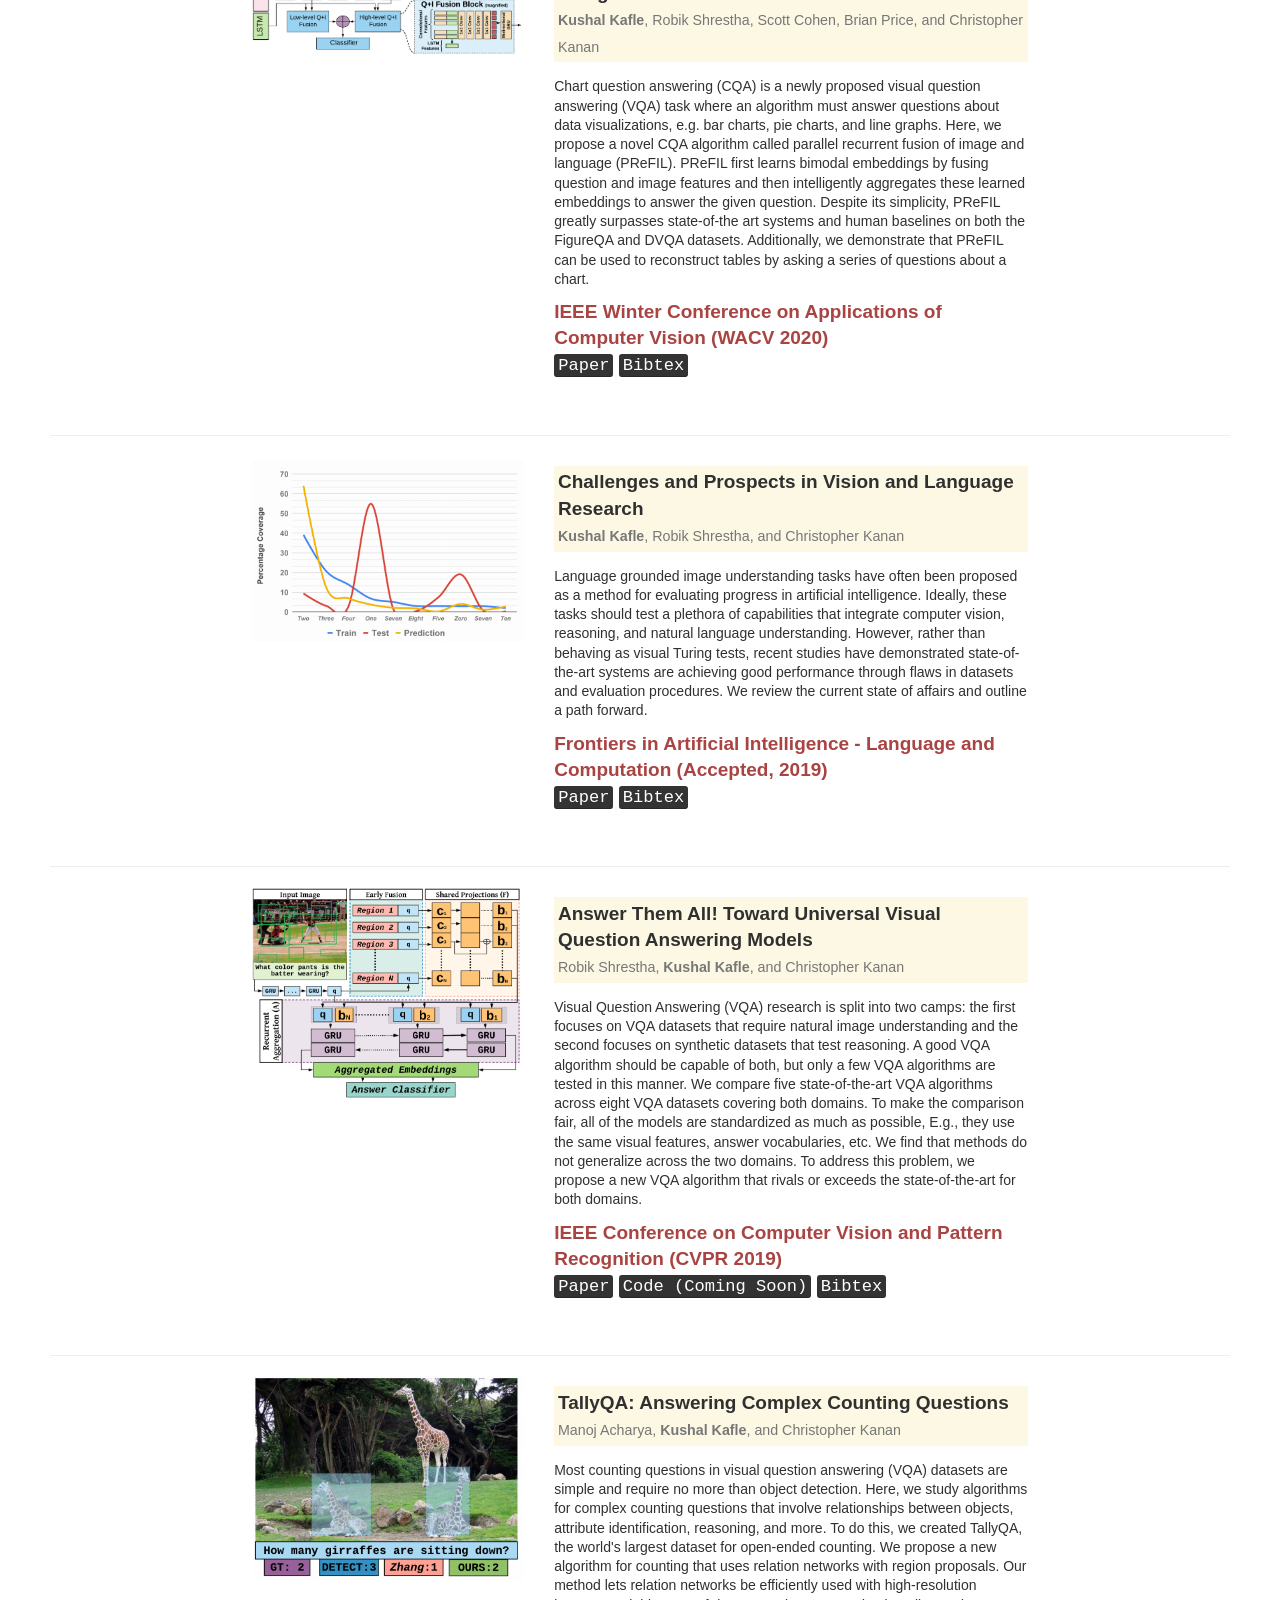
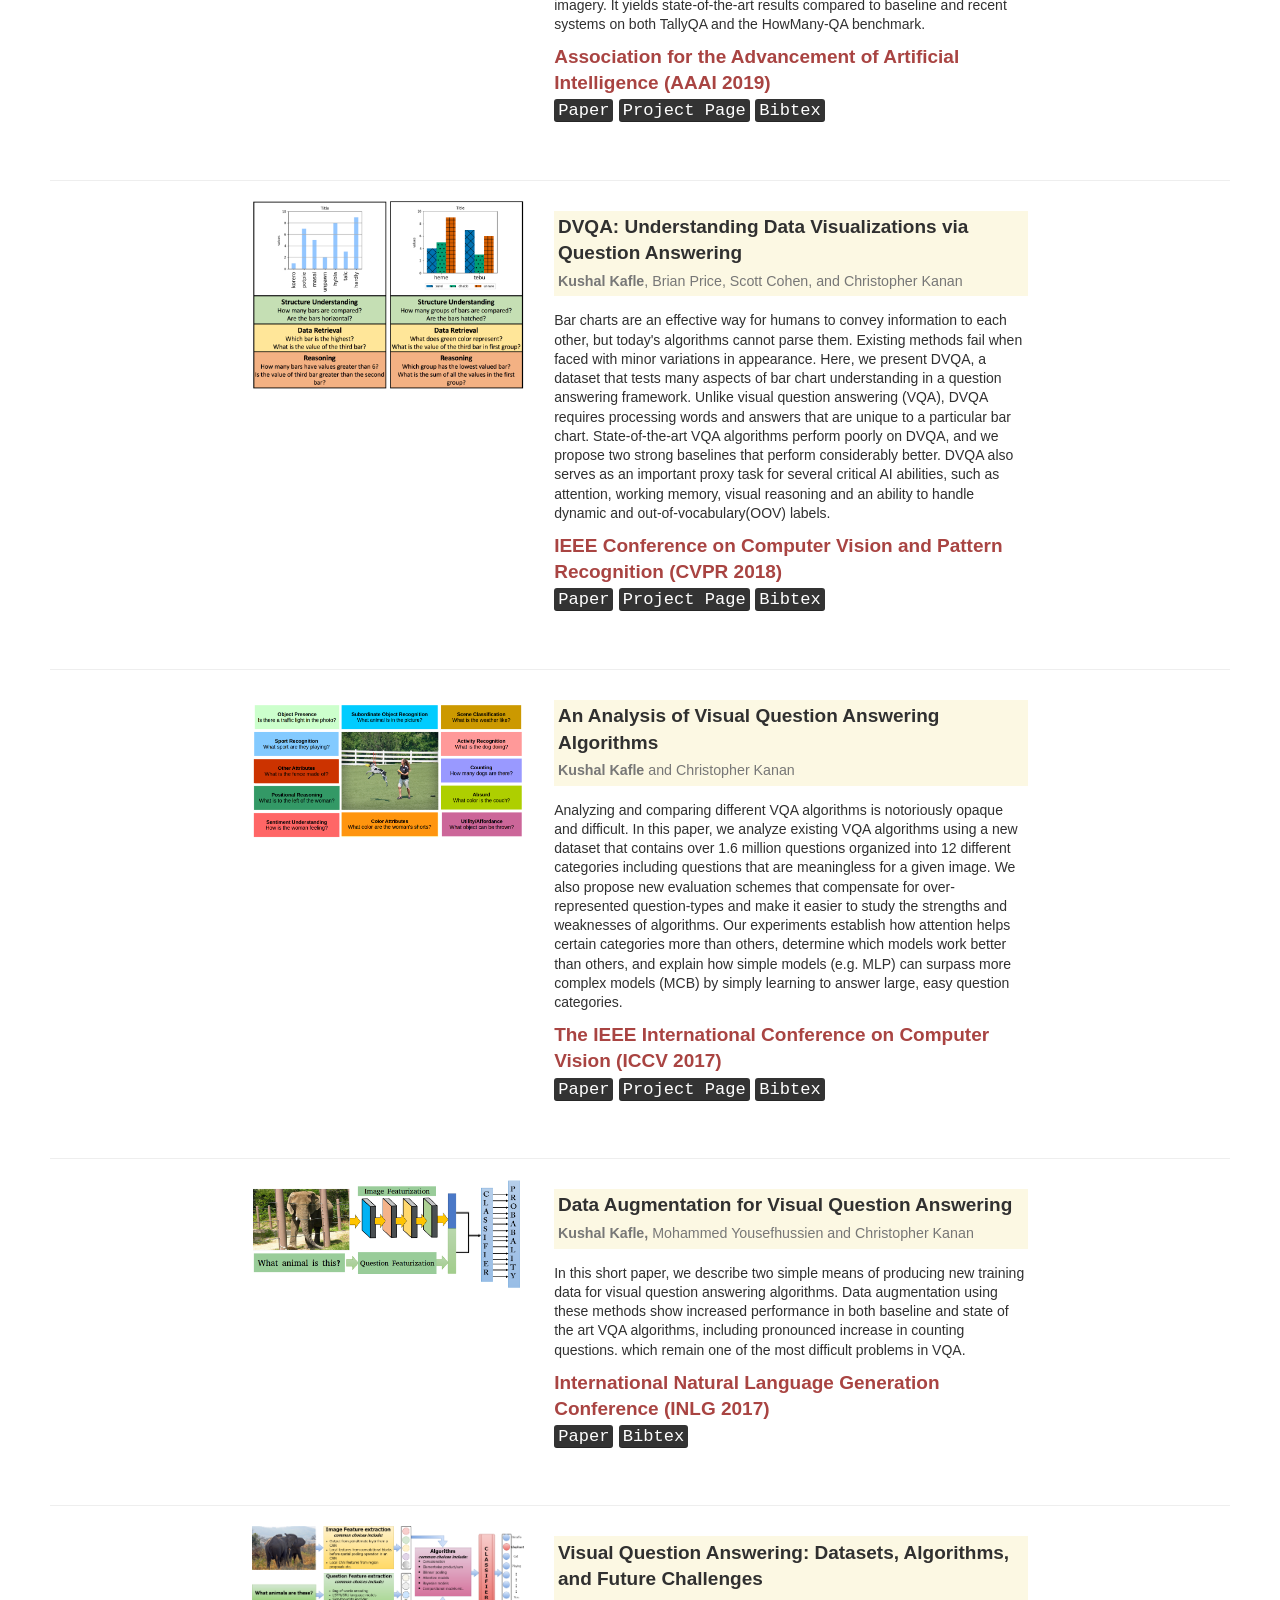
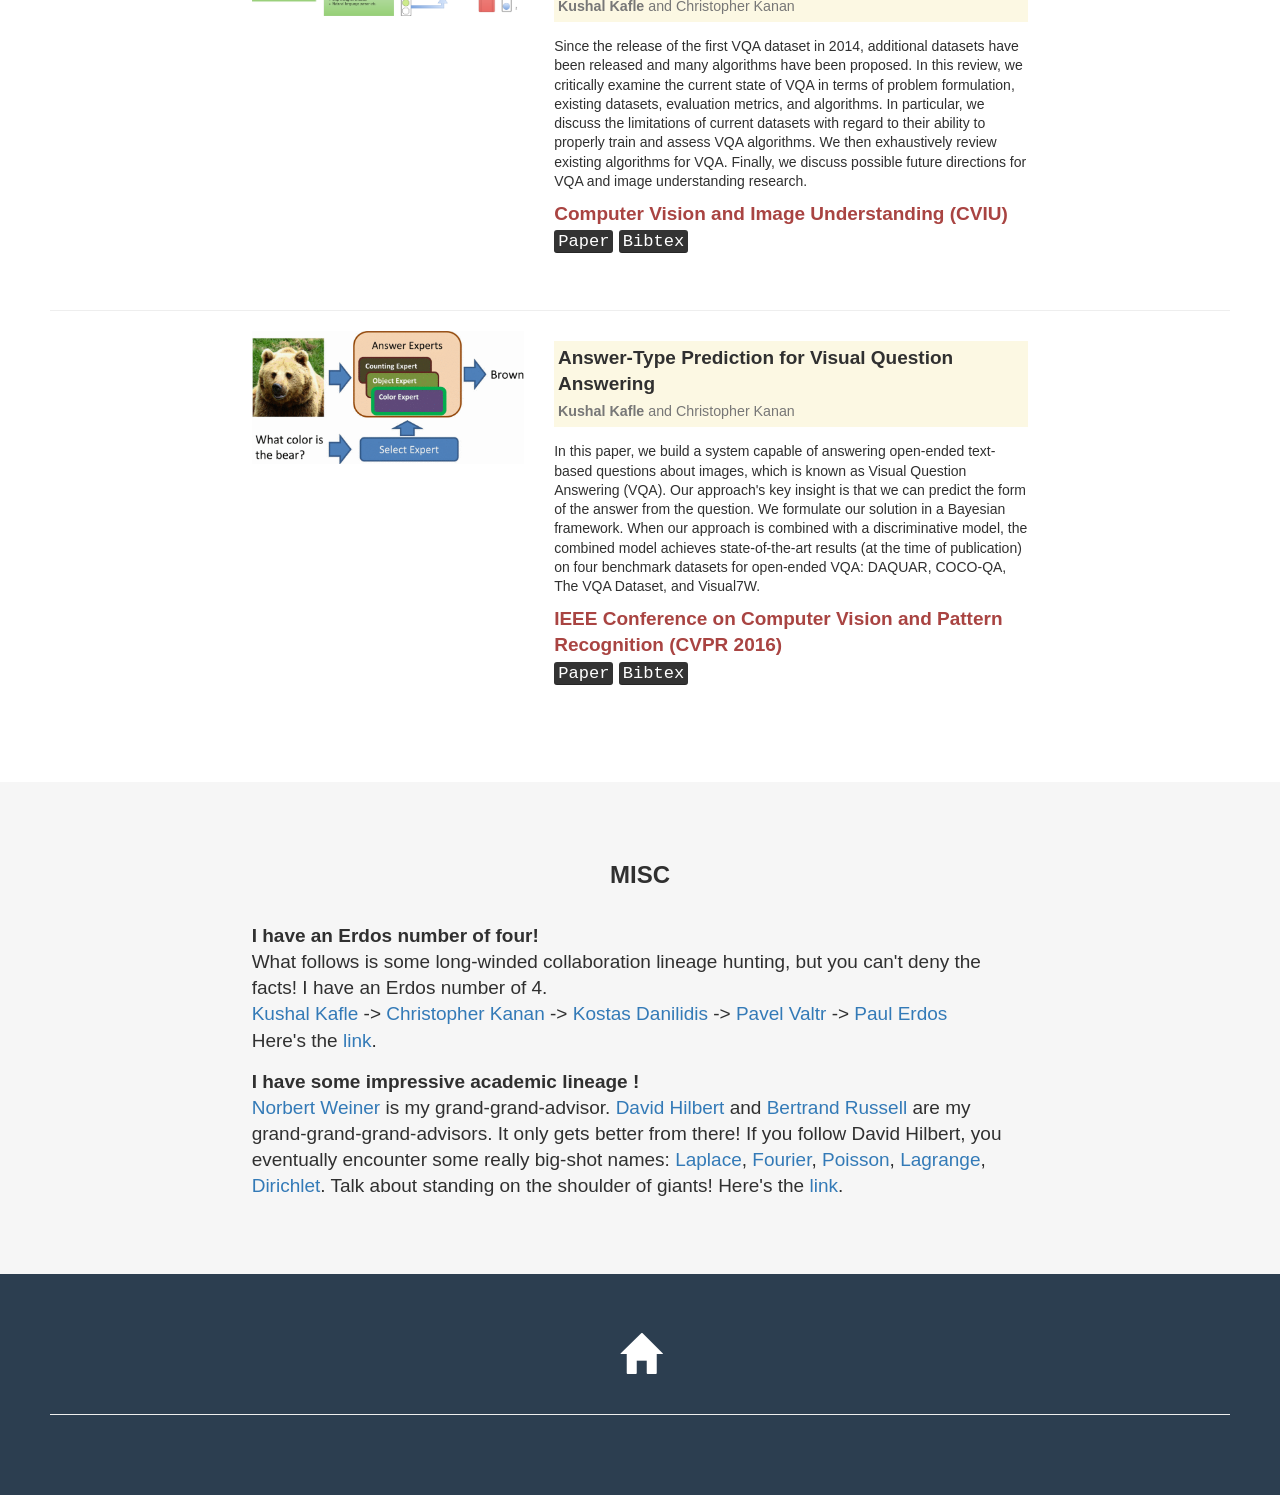
==== commit 6f962d70: "Update index.html" ====
--- a/index.html
+++ b/index.html
@@ -281,7 +281,7 @@
            <img border="0" alt="Kushal Kafle Twitter" src="images/twitter-logo.png" width="64"></a>
   </h1>
   Research Scientist at Adobe Research <br>
-      kkafle@adobe.com Or, kk6055 (AT) rit.edu 
+      kkafle(AT)adobe(DOT)com / kk6055(AT)rit(DOT)edu
             
     </div>
     </div>
@@ -308,7 +308,7 @@
         </h4>
  -->      </div>
       <div class="col-sm-2">
-        <br><br>
+        <br><br><br>
       <span><img src="images/kushal.jpg" alt="Kushal Kafle" style="width:271px;height:306px;"></span>
     </div>
   </div>
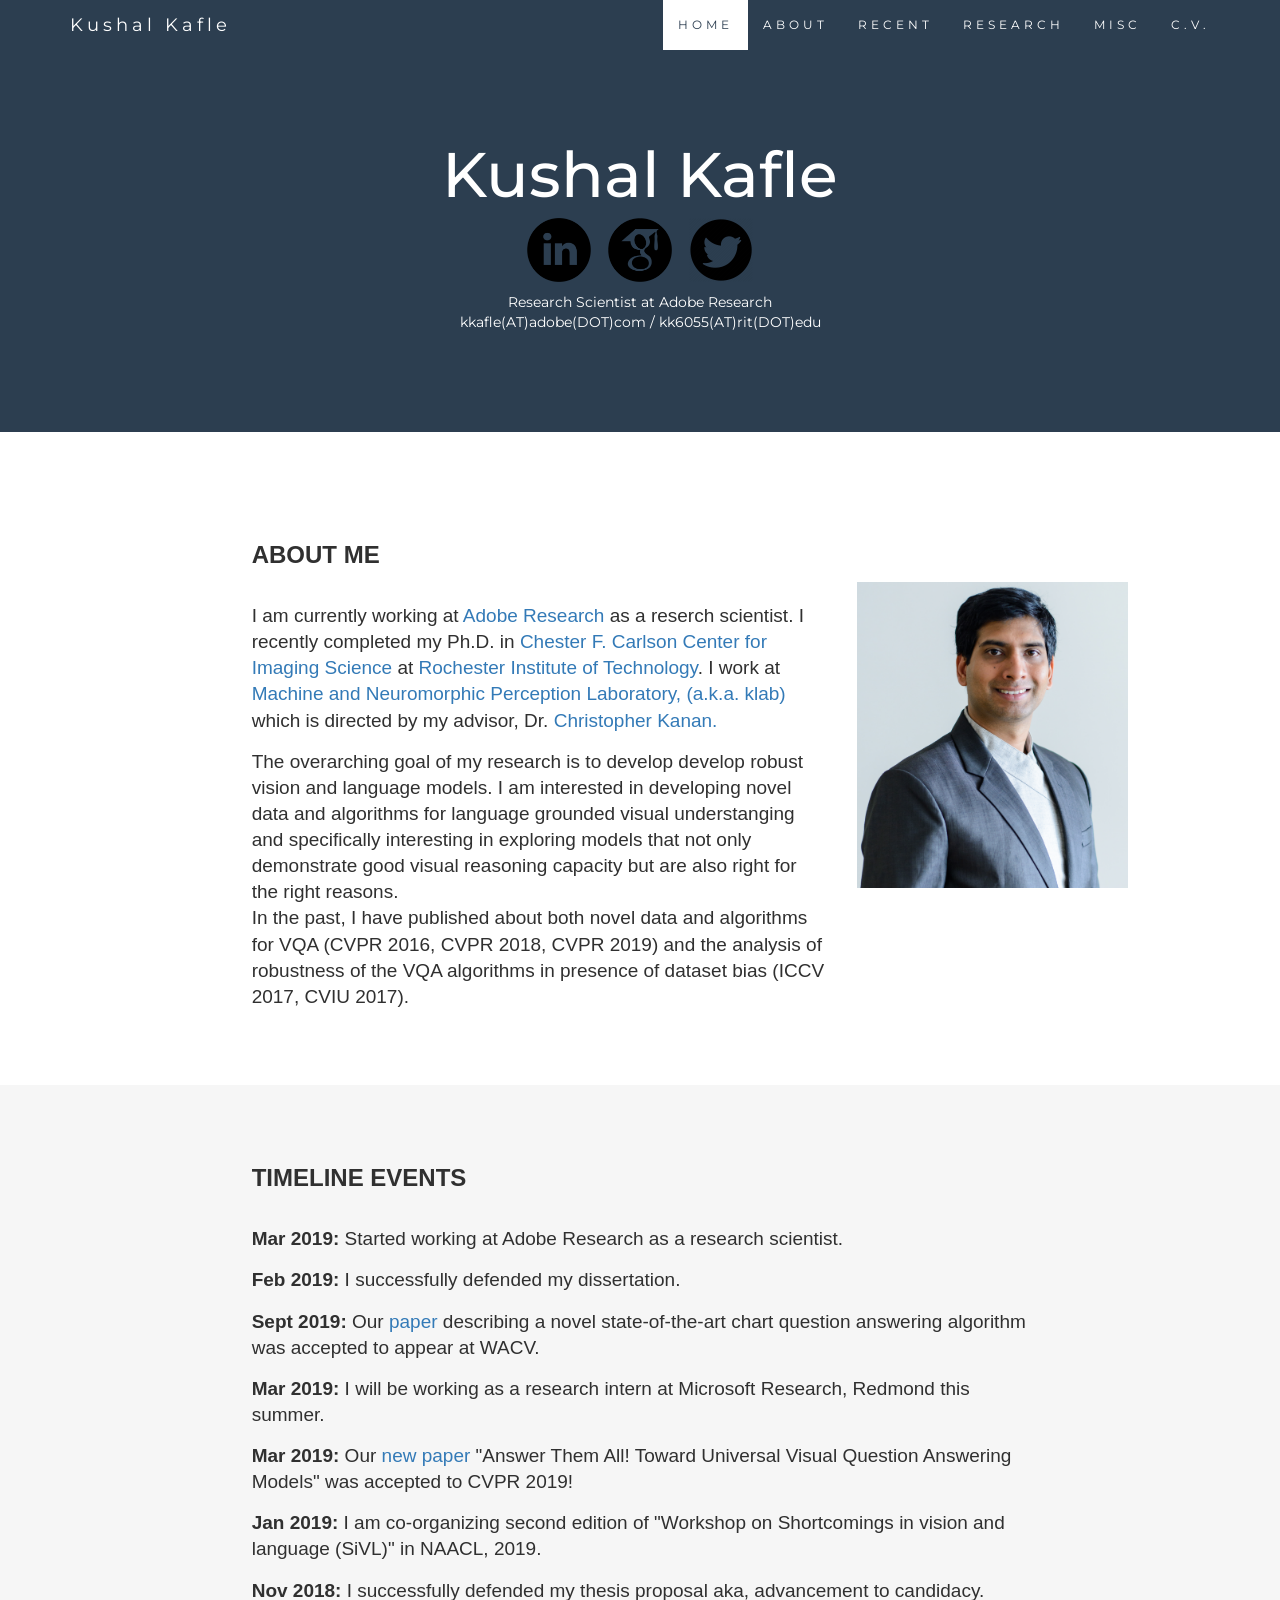
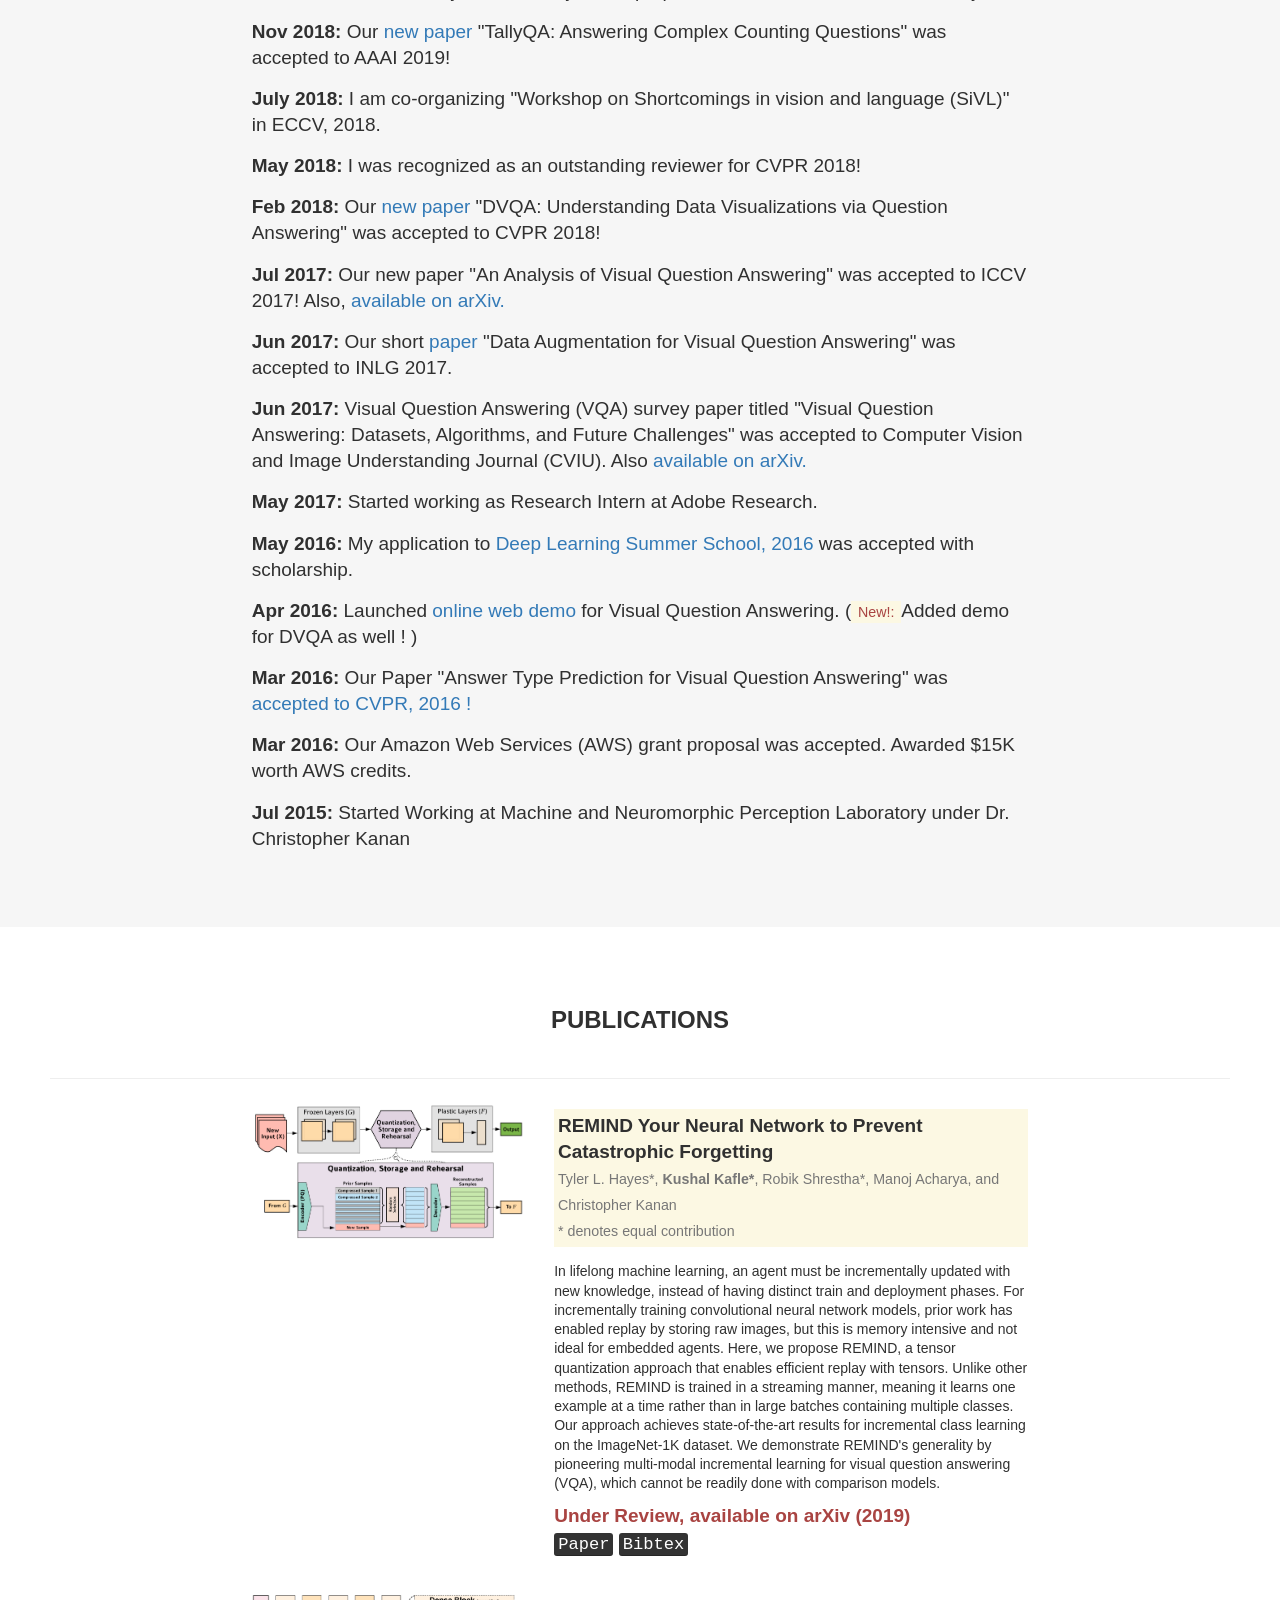
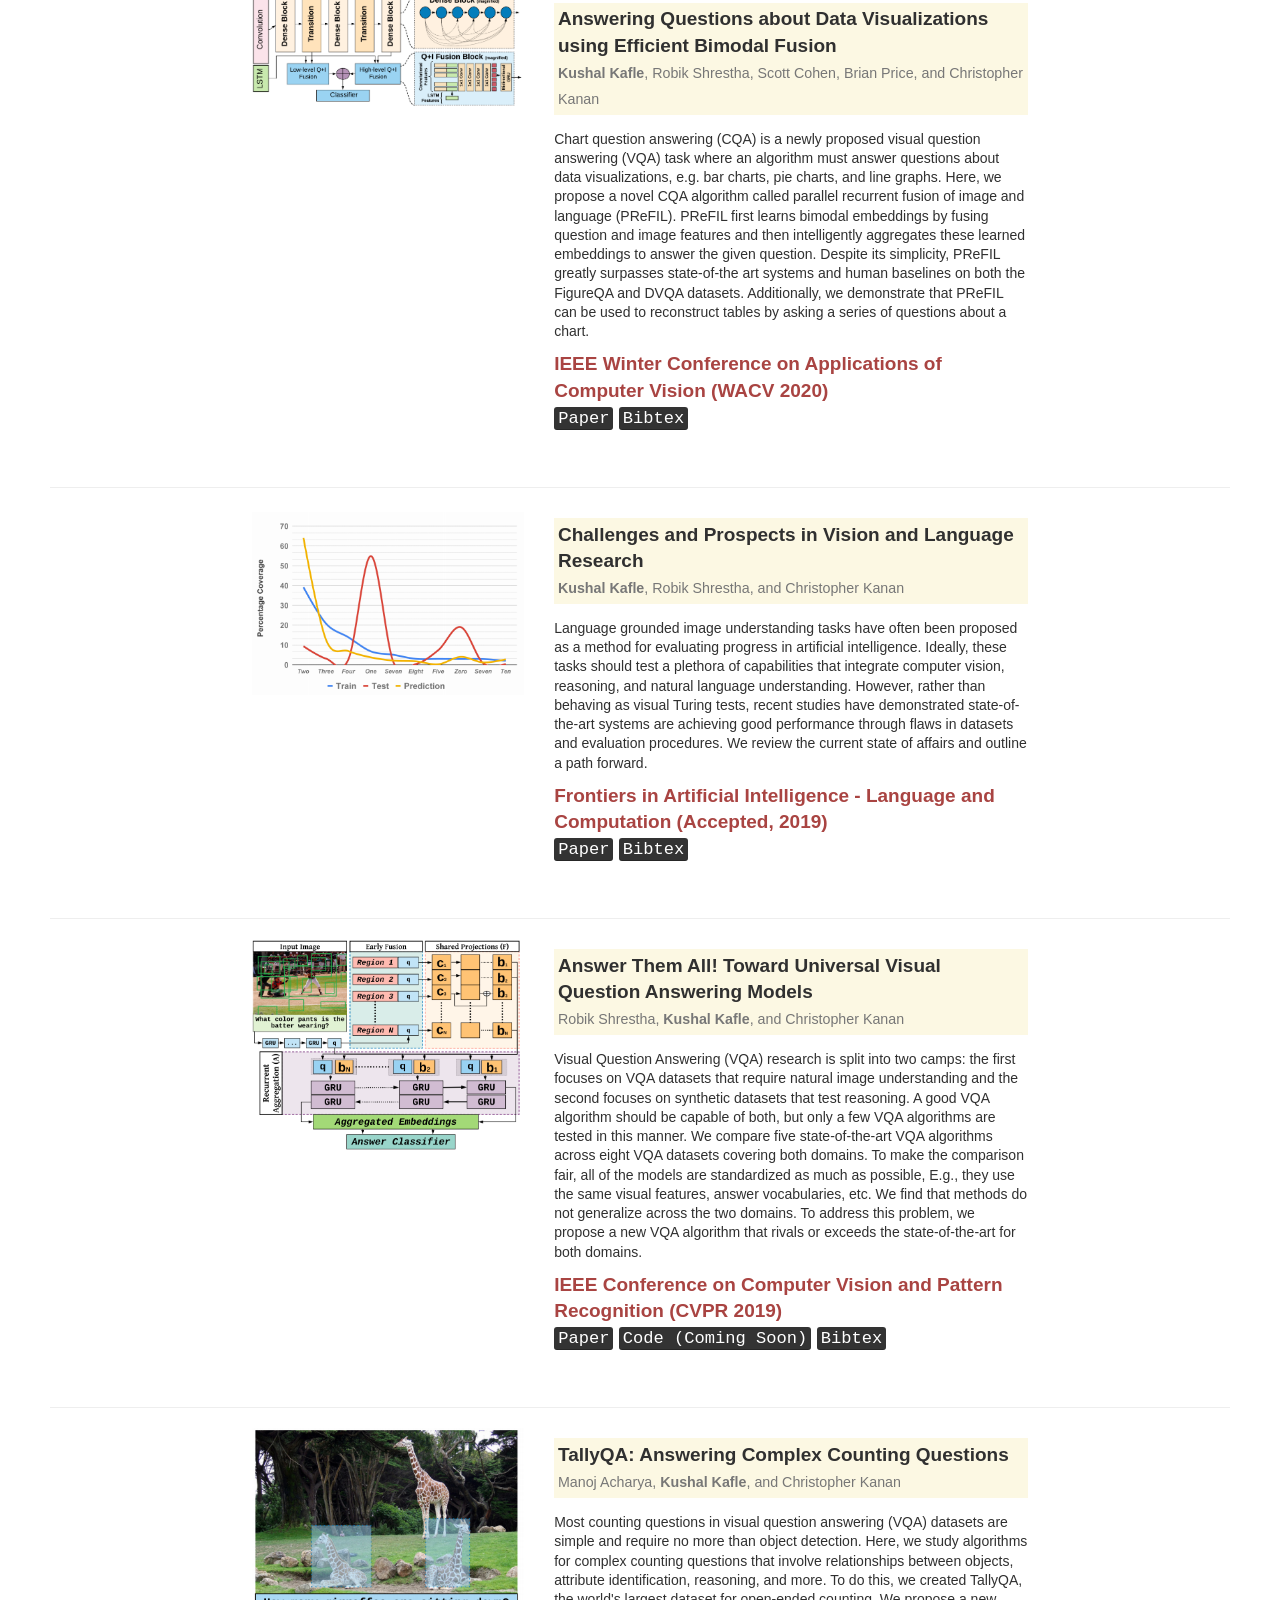
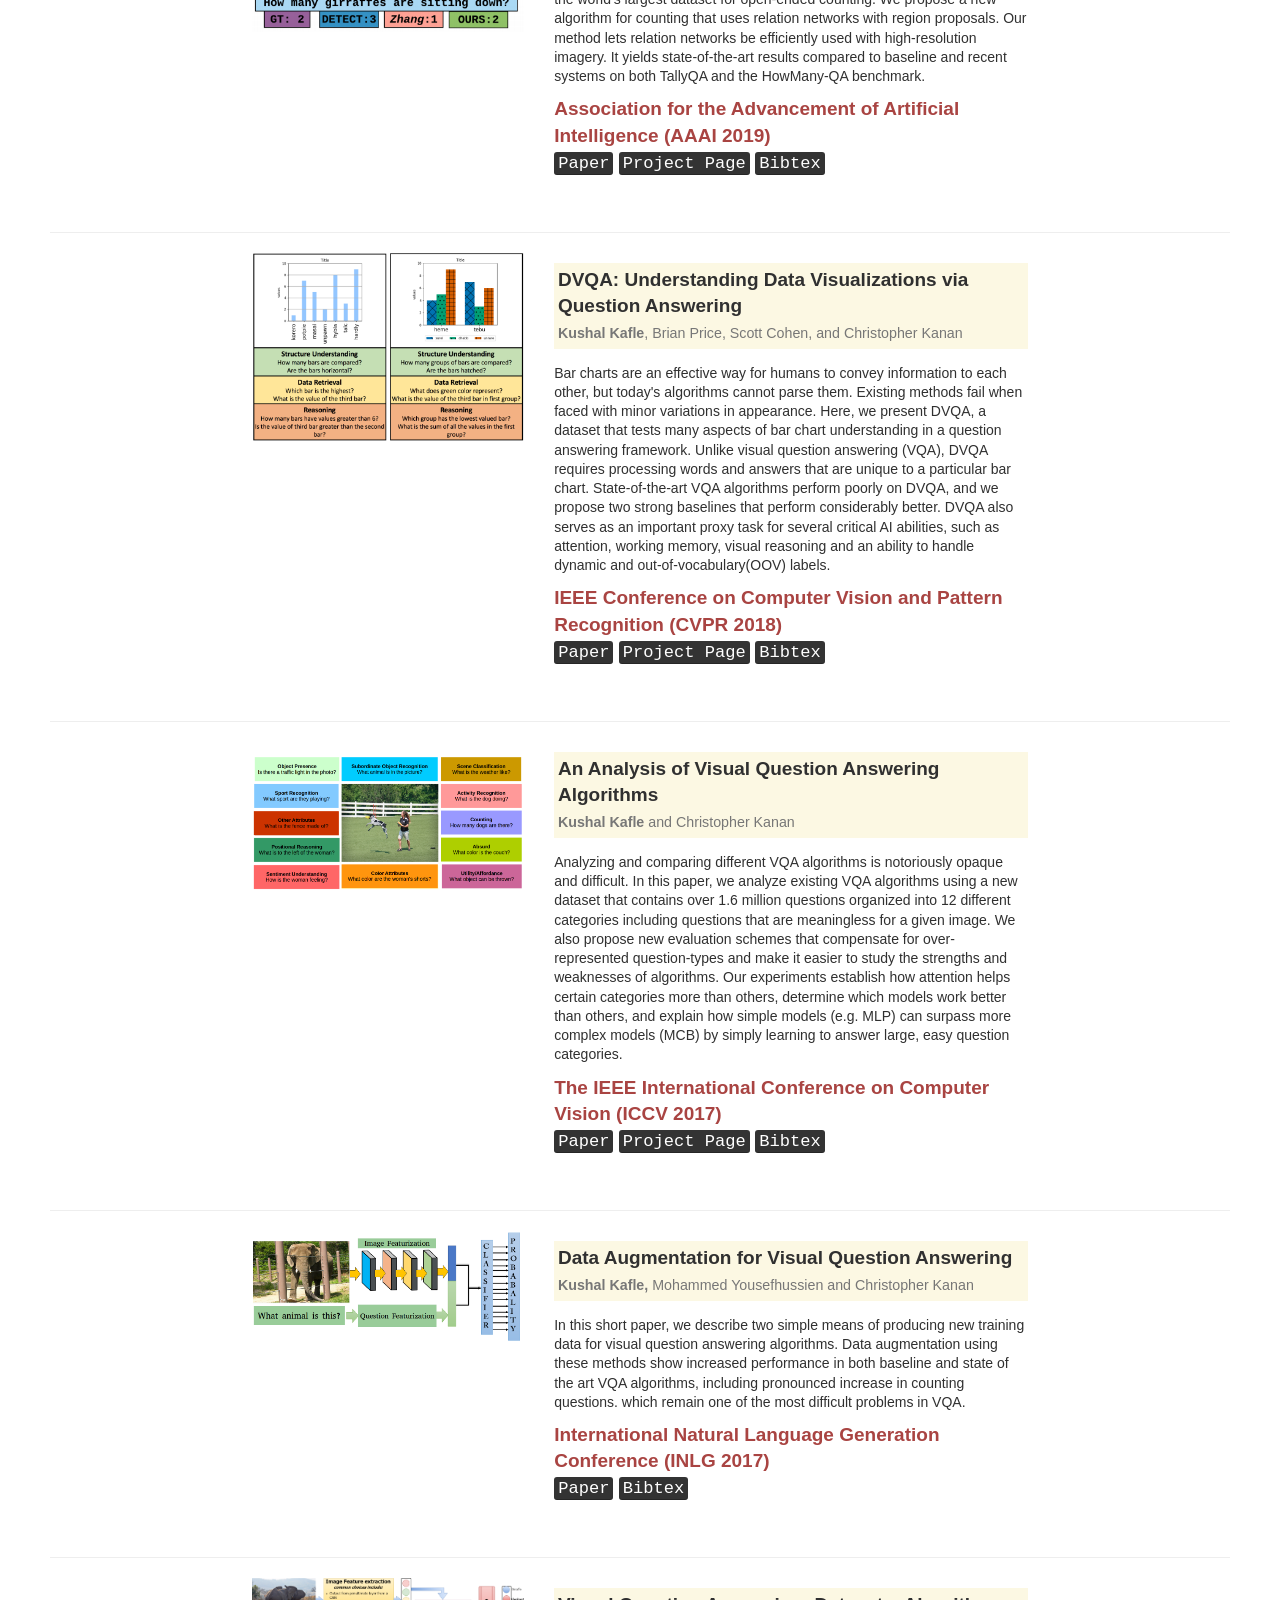
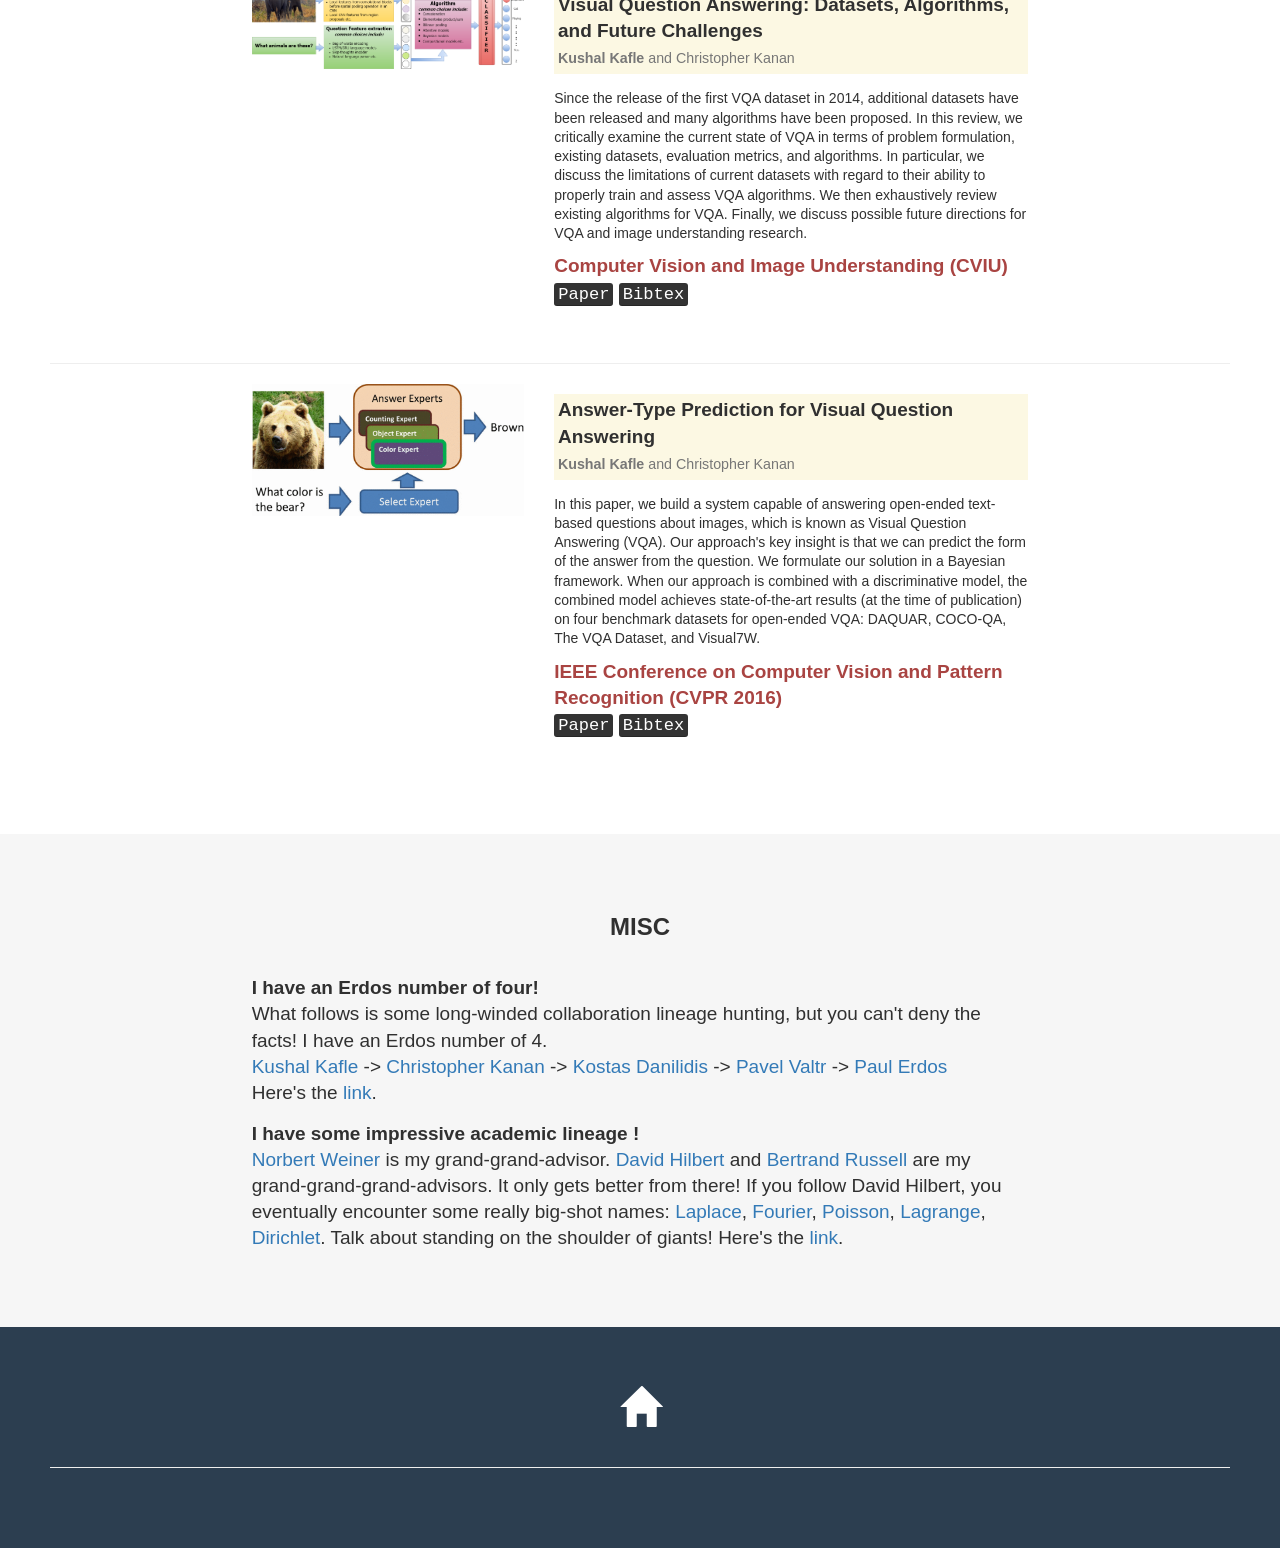
==== commit be020322: "Update index.html" ====
--- a/index.html
+++ b/index.html
@@ -292,13 +292,13 @@
   <div class="row">
     <div class="col-sm-6 col-sm-offset-2">
       <h2>About Me</h2><br>
-        <h4>I am currently working at Adobe Research as a reserch scientist. I recently completed my Ph.D. in <a href="http://www.cis.rit.edu" target="_blank">Chester F. Carlson Center for Imaging Science</a> at <a href="http://www.rit.edu" target="_blank">Rochester Institute of Technology</a>. I work at <a href="http://klab.cis.rit.edu" target="_blank">Machine and Neuromorphic Perception Laboratory, (a.k.a. klab)</a> which is directed by my advisor, Dr. <a href="http://chriskanan.com" target="_blank">Christopher Kanan.</a></h4>
+	    <h4>I am currently working at <a href="https://research.adobe.com/">Adobe Research</a> as a reserch scientist. I recently completed my Ph.D. in <a href="http://www.cis.rit.edu" target="_blank">Chester F. Carlson Center for Imaging Science</a> at <a href="http://www.rit.edu" target="_blank">Rochester Institute of Technology</a>. I work at <a href="http://klab.cis.rit.edu" target="_blank">Machine and Neuromorphic Perception Laboratory, (a.k.a. klab)</a> which is directed by my advisor, Dr. <a href="http://chriskanan.com" target="_blank">Christopher Kanan.</a></h4>
       <h4>The overarching goal of my research is to develop develop robust vision and language
-		  models. Along the way, I have published about both novel data and algorithms for VQA (CVPR
-		  2016, CVPR 2018, CVPR 2019) and the analysis of robustness of the VQA algorithms in presence of
-		  dataset bias (ICCV 2017, CVIU 2017). I am specifically interesting in exploring models that
+		  models. I am interested in developing novel data and algorithms for language grounded visual understanging and specifically interesting in exploring models that
 		  not only demonstrate good visual reasoning capacity but are also right for the right reasons.
-        </h4>
+	      <br>
+	      In the past, I have published about both novel data and algorithms for VQA (CVPR 2016, CVPR 2018, CVPR 2019) and the analysis of robustness of the VQA algorithms in presence of dataset bias (ICCV 2017, CVIU 2017).
+	    </h4>
 
     
 <!--         <h4>I am married to <a href="http://jwaladhamala.com" target="_blank">Jwala Dhamala</a>, who
@@ -318,7 +318,7 @@
     <div class="col-sm-8 col-sm-offset-2">
 
         <h2>Timeline Events</h2><br>
-			     <h4><strong>Mar 2019:</strong>Started working at Adobe Research as a research scientist.</h4>
+			     <h4><strong>Mar 2019:</strong> Started working at Adobe Research as a research scientist.</h4>
 			     <h4><strong>Feb 2019:</strong> I successfully defended my dissertation.</h4>
 			     <h4><strong>Sept 2019:</strong> Our <a href='https://arxiv.org/abs/1908.01801' target="_blank">paper</a> describing a novel state-of-the-art chart question answering algorithm was accepted to appear at WACV.</h4>
                              <h4><strong>Mar 2019:</strong> I will be working as a research intern at Microsoft Research, Redmond this summer.</h4>
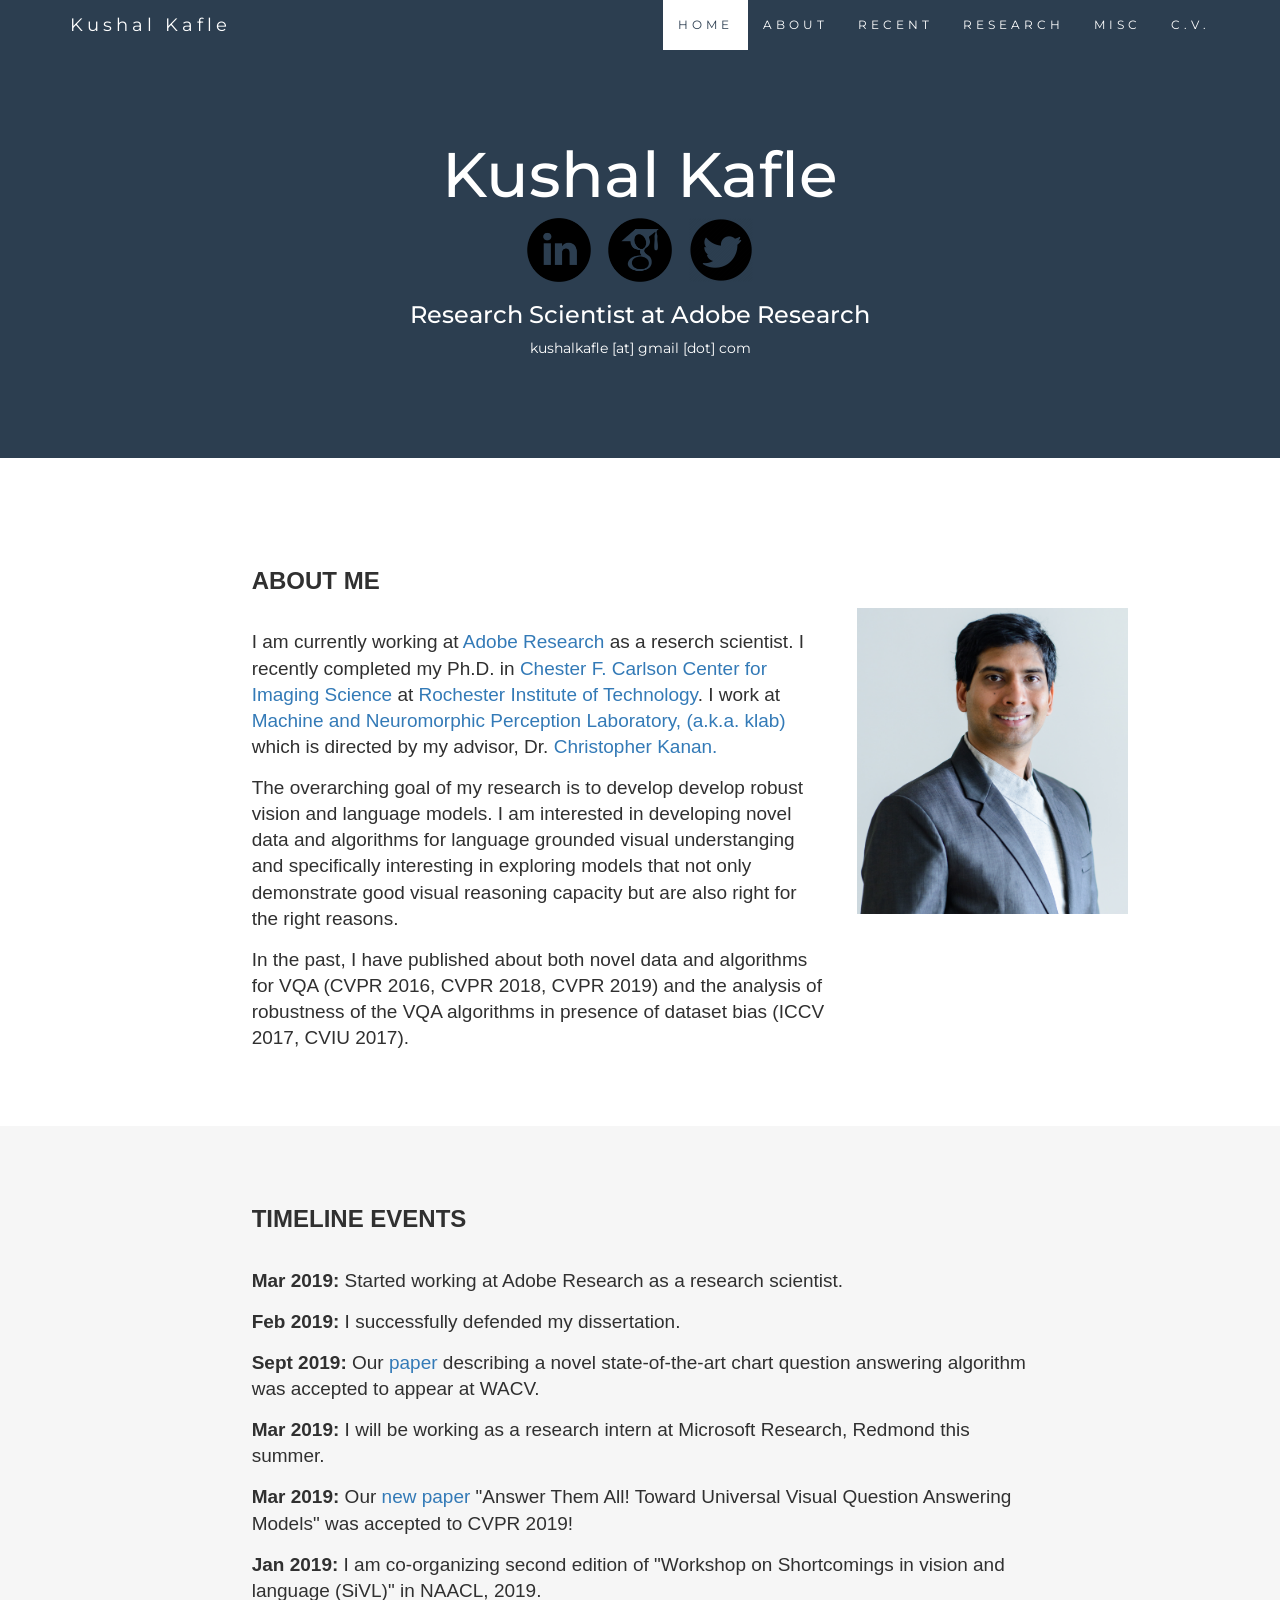
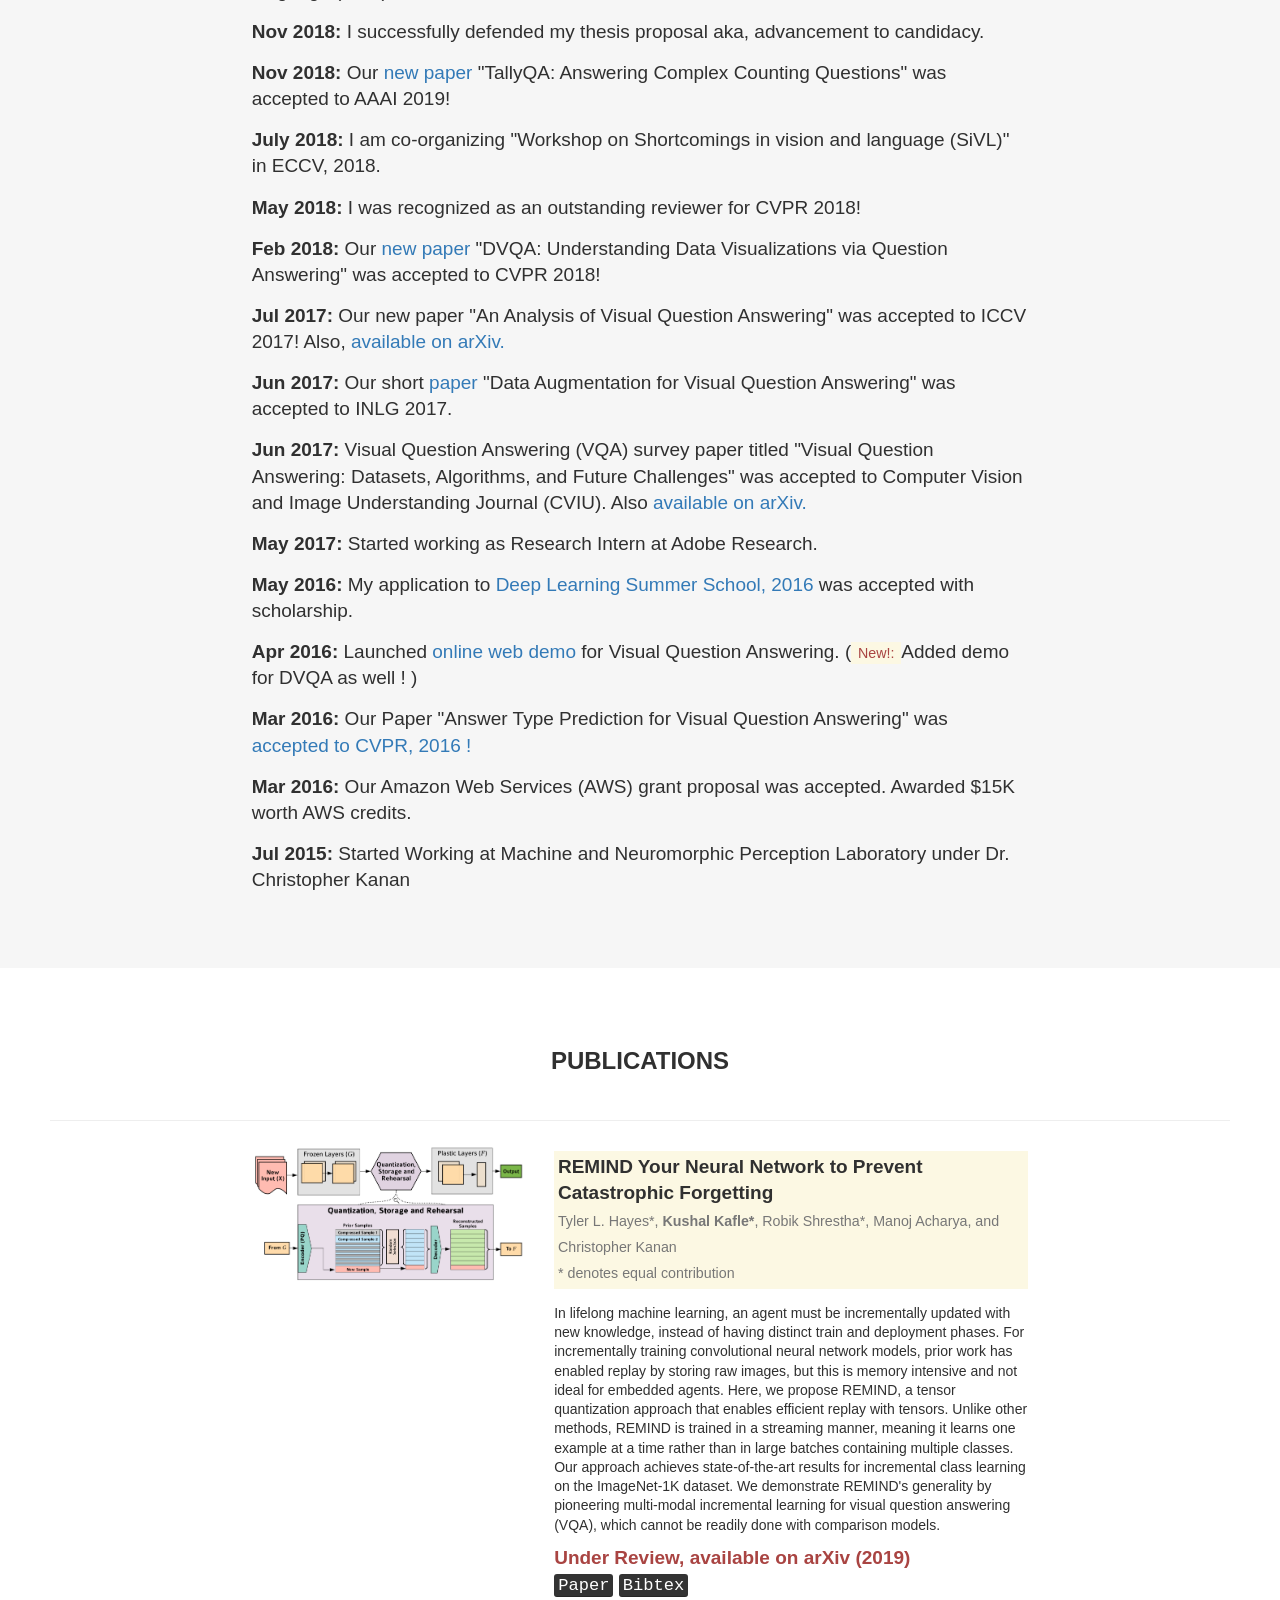
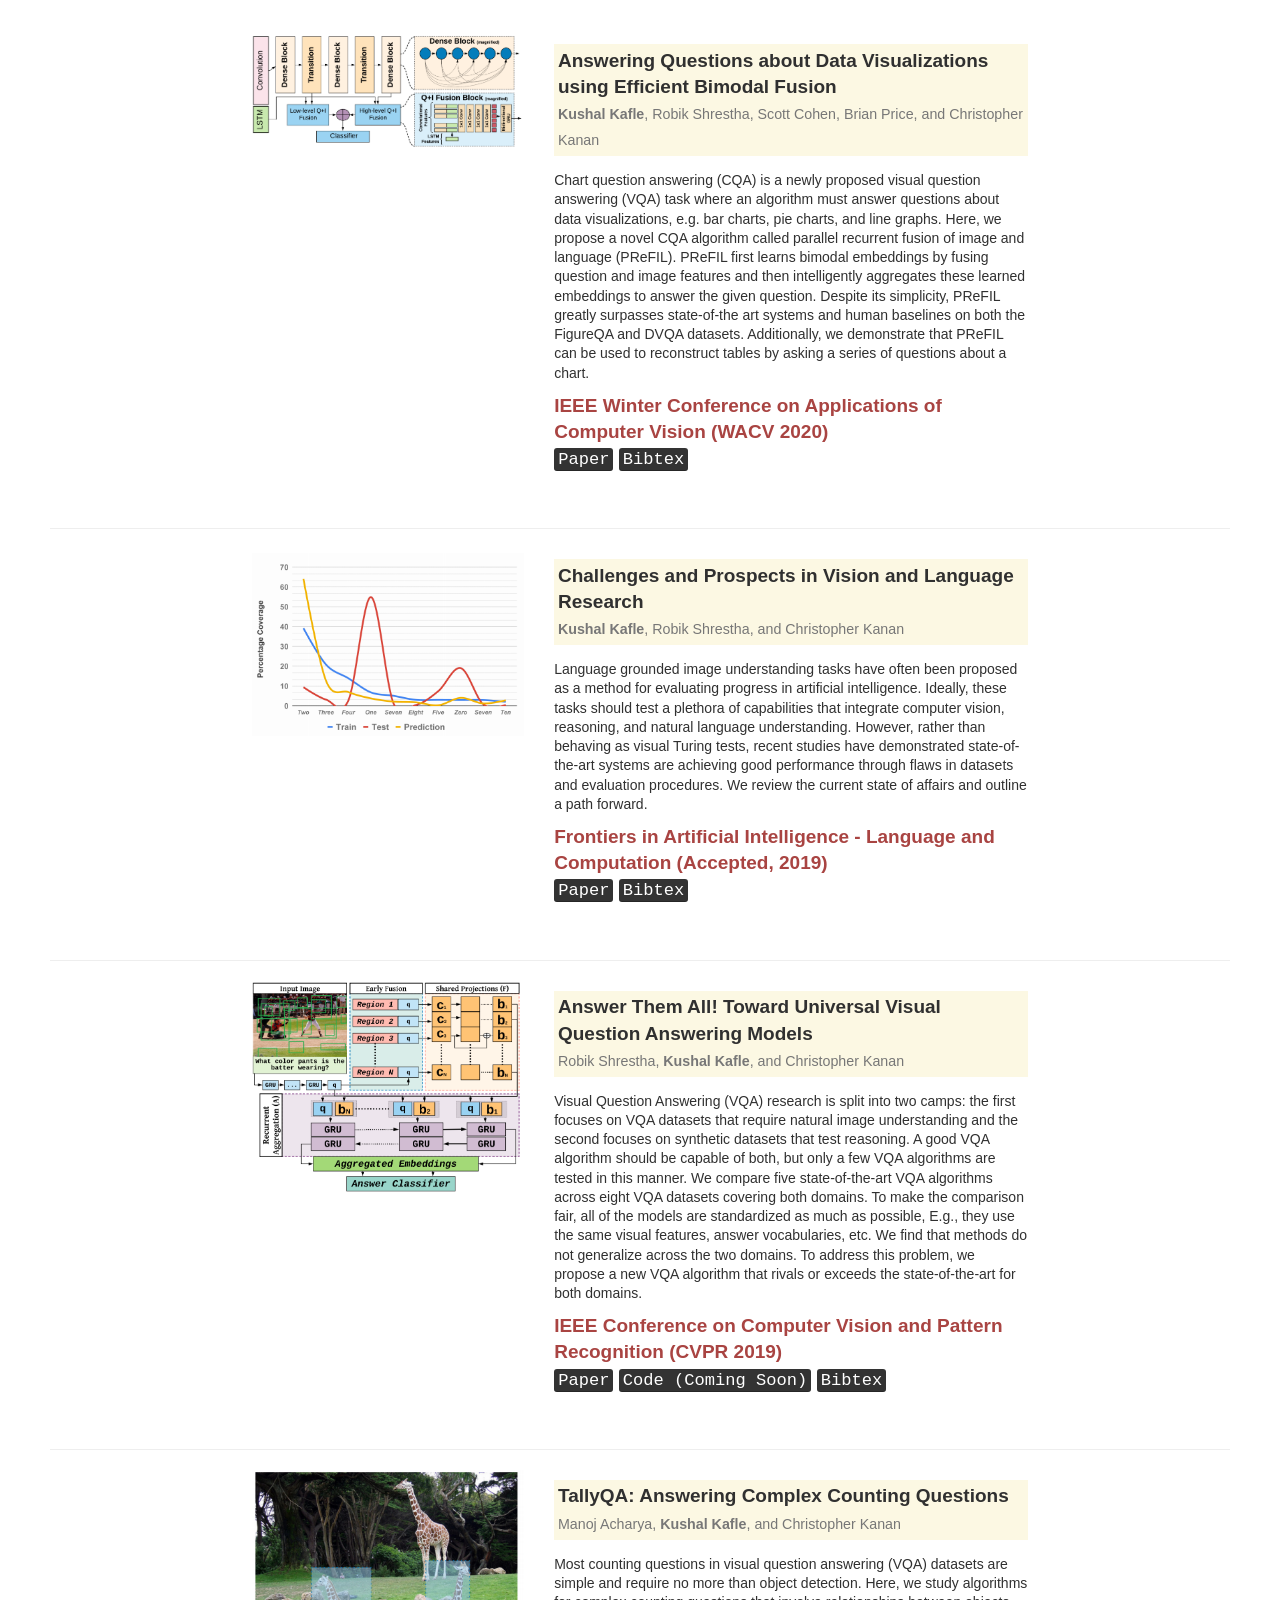
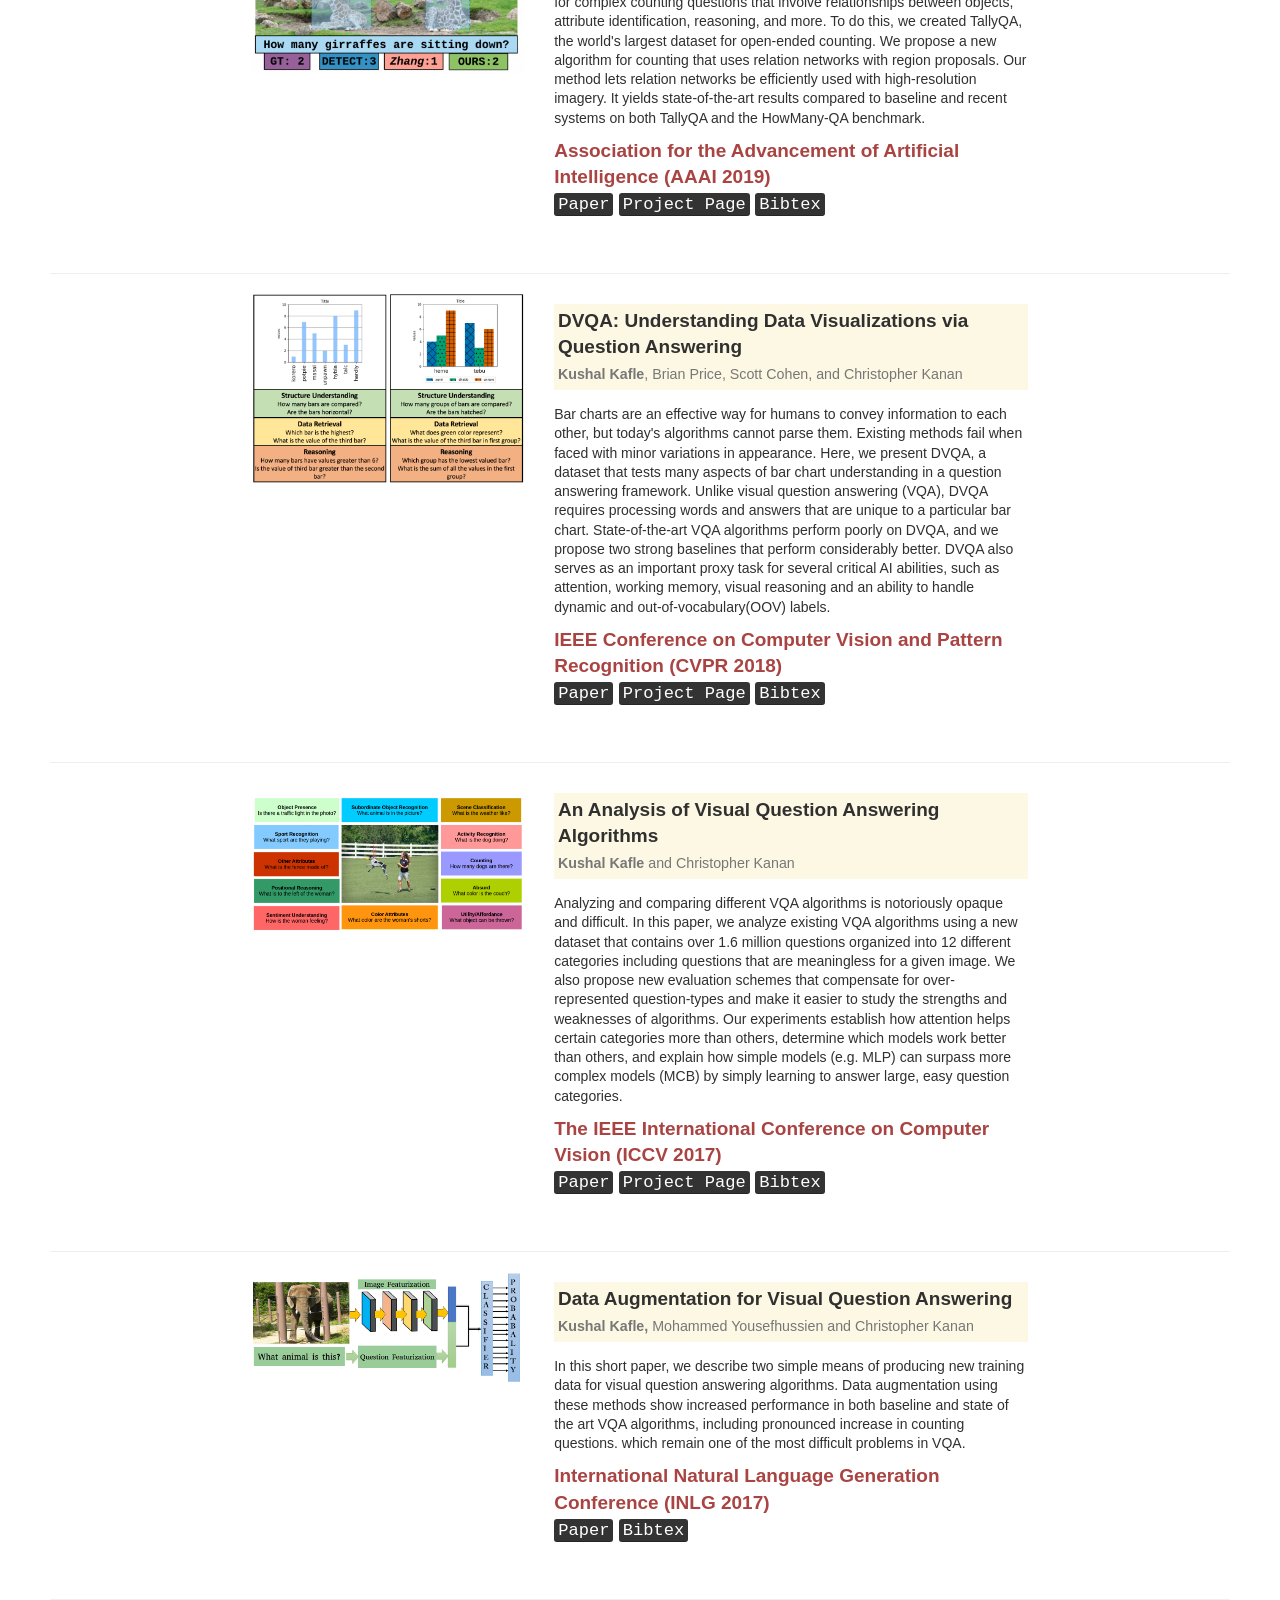
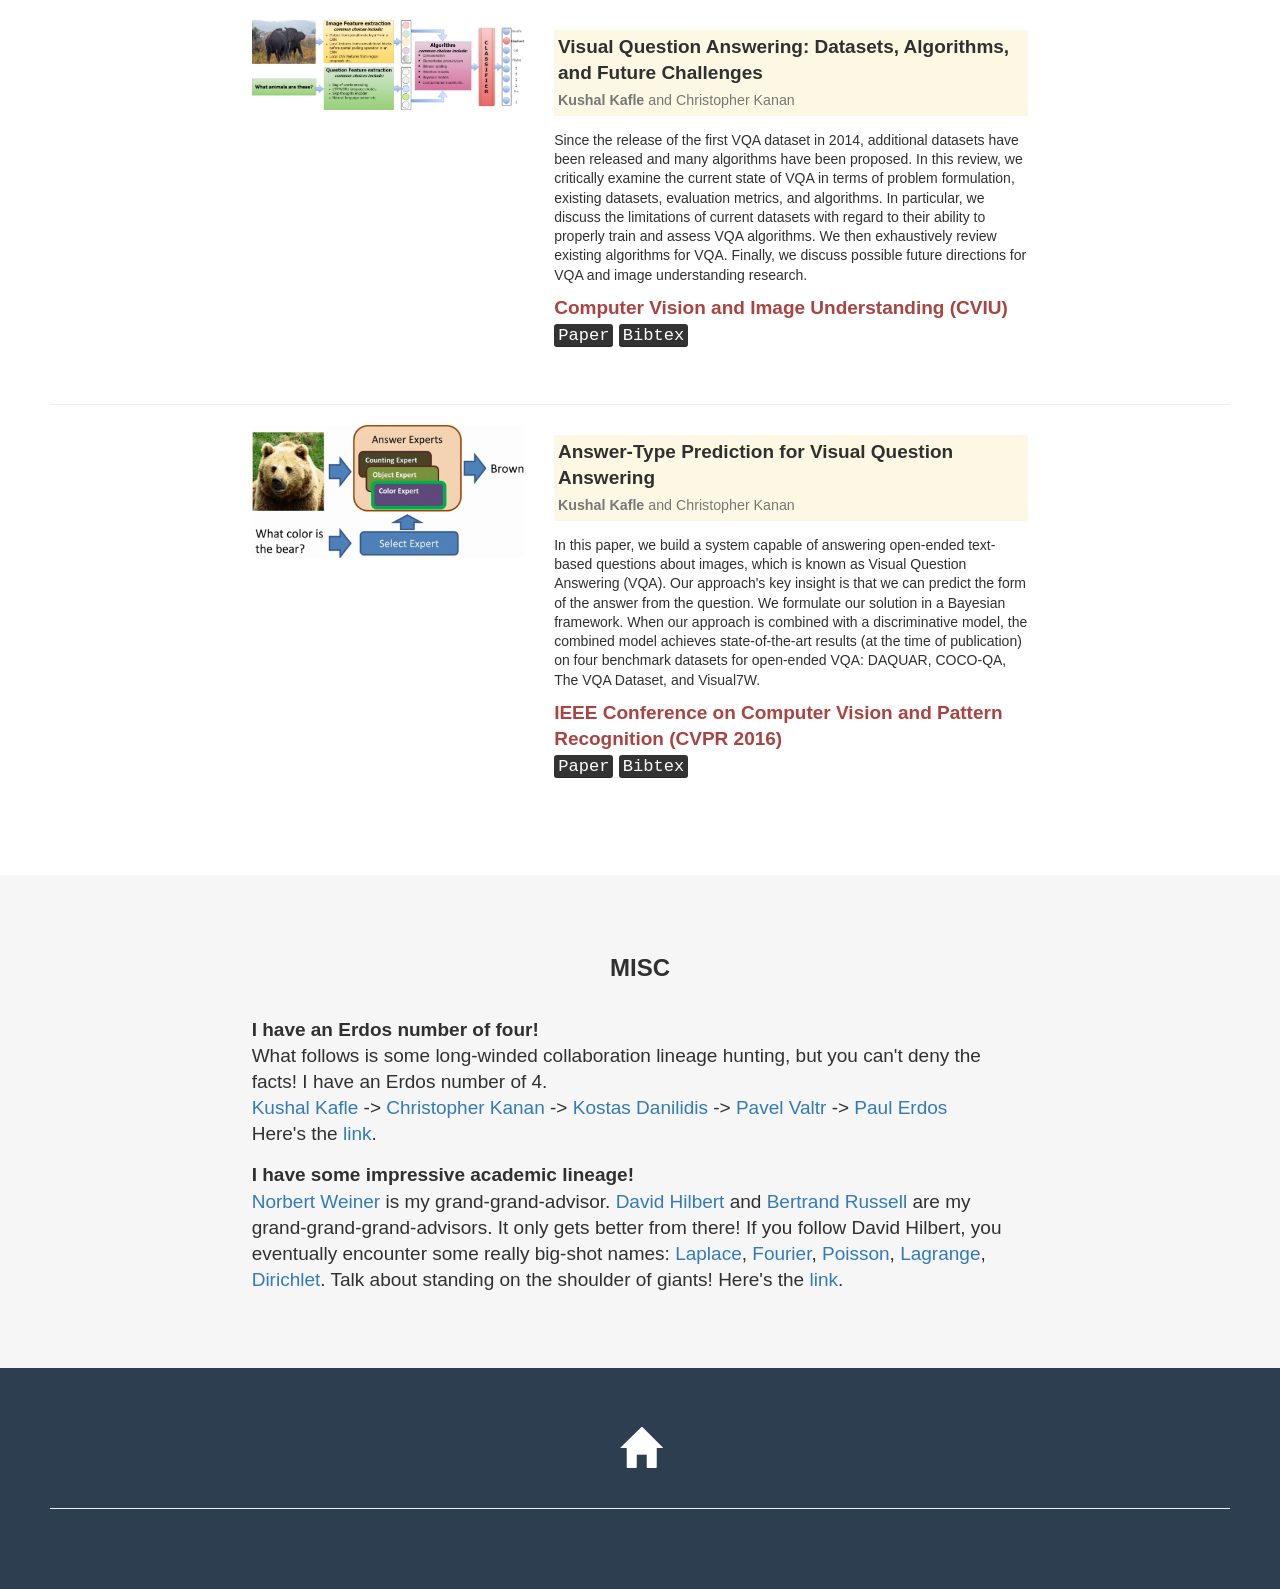
==== commit b26f9e07: "Update index.html" ====
--- a/index.html
+++ b/index.html
@@ -280,9 +280,8 @@
 	  <a href="https://twitter.com/kushalkafle" target="_blank">
            <img border="0" alt="Kushal Kafle Twitter" src="images/twitter-logo.png" width="64"></a>
   </h1>
-  Research Scientist at Adobe Research <br>
-      kkafle(AT)adobe(DOT)com / kk6055(AT)rit(DOT)edu
-            
+  <h3>Research Scientist at Adobe Research</h3>
+  kushalkafle [at] gmail [dot] com
     </div>
     </div>
 </div>
@@ -292,11 +291,12 @@
   <div class="row">
     <div class="col-sm-6 col-sm-offset-2">
       <h2>About Me</h2><br>
-	    <h4>I am currently working at <a href="https://research.adobe.com/">Adobe Research</a> as a reserch scientist. I recently completed my Ph.D. in <a href="http://www.cis.rit.edu" target="_blank">Chester F. Carlson Center for Imaging Science</a> at <a href="http://www.rit.edu" target="_blank">Rochester Institute of Technology</a>. I work at <a href="http://klab.cis.rit.edu" target="_blank">Machine and Neuromorphic Perception Laboratory, (a.k.a. klab)</a> which is directed by my advisor, Dr. <a href="http://chriskanan.com" target="_blank">Christopher Kanan.</a></h4>
+	    <h4>I am currently working at <a href="https://research.adobe.com/ target="_blank">Adobe Research</a> as a reserch scientist. I recently completed my Ph.D. in <a href="http://www.cis.rit.edu" target="_blank">Chester F. Carlson Center for Imaging Science</a> at <a href="http://www.rit.edu" target="_blank">Rochester Institute of Technology</a>. I work at <a href="http://klab.cis.rit.edu" target="_blank">Machine and Neuromorphic Perception Laboratory, (a.k.a. klab)</a> which is directed by my advisor, Dr. <a href="http://chriskanan.com" target="_blank">Christopher Kanan.</a></h4>
       <h4>The overarching goal of my research is to develop develop robust vision and language
 		  models. I am interested in developing novel data and algorithms for language grounded visual understanging and specifically interesting in exploring models that
 		  not only demonstrate good visual reasoning capacity but are also right for the right reasons.
-	      <br>
+	    </h4>
+	    <h4>
 	      In the past, I have published about both novel data and algorithms for VQA (CVPR 2016, CVPR 2018, CVPR 2019) and the analysis of robustness of the VQA algorithms in presence of dataset bias (ICCV 2017, CVIU 2017).
 	    </h4>
 
@@ -743,7 +743,7 @@
              	What follows is some long-winded collaboration lineage hunting, but you can't deny the facts! I have an Erdos number of 4. <br>
              	 <a href="#">Kushal Kafle</a> -> <a href="http://www.chriskanan.com" target="_blank">Christopher Kanan</a> -> <a href="http://www.cis.upenn.edu/~kostas/" target="_blank">Kostas Danilidis</a>  -> <a href="https://kam.mff.cuni.cz/~valtr/" target="_blank">Pavel Valtr</a>  -> <a href="https://en.wikipedia.org/wiki/Paul_Erd%C5%91s" target="_blank">Paul Erdos</a> <br>
               Here's the <a href="https://www.csauthors.net/distance/kushal-kafle/paul-erdos"> link</a>.
-                <h4><strong>I have some impressive academic lineage !</strong> <br>
+                <h4><strong>I have some impressive academic lineage!</strong> <br>
              	<a href="https://en.wikipedia.org/wiki/Norbert_Wiener" target="_blank">Norbert Weiner</a> is my grand-grand-advisor. <a href="https://en.wikipedia.org/wiki/David_Hilbert" target="_blank">David Hilbert</a> and <a href="https://en.wikipedia.org/wiki/Bertrand_Russell" target="_blank">Bertrand Russell</a> are my grand-grand-grand-advisors. It only gets better from there! If you follow David Hilbert, you eventually encounter some really big-shot names:
              	<a href="https://en.wikipedia.org/wiki/Pierre-Simon_Laplace" target="_blank">Laplace</a>, 
              	<a href="https://en.wikipedia.org/wiki/Joseph_Fourier" target="_blank">Fourier</a>,
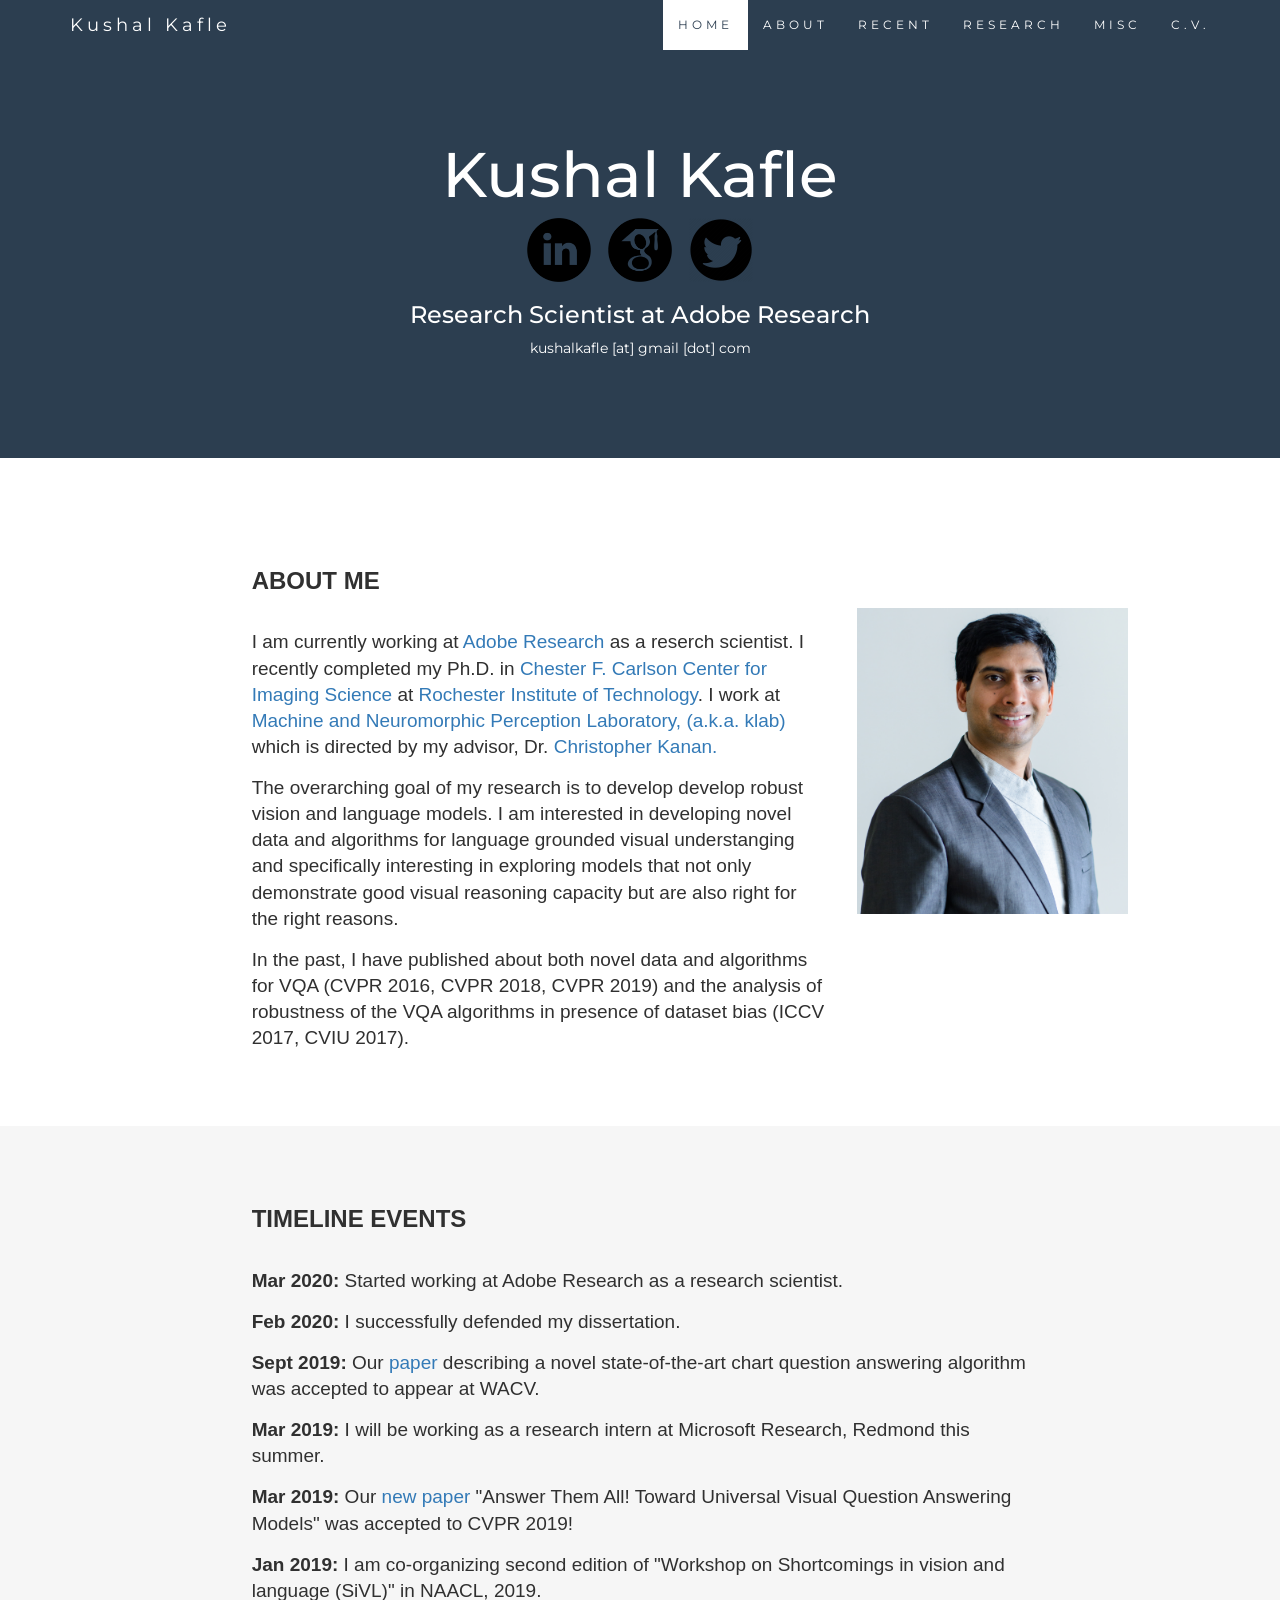
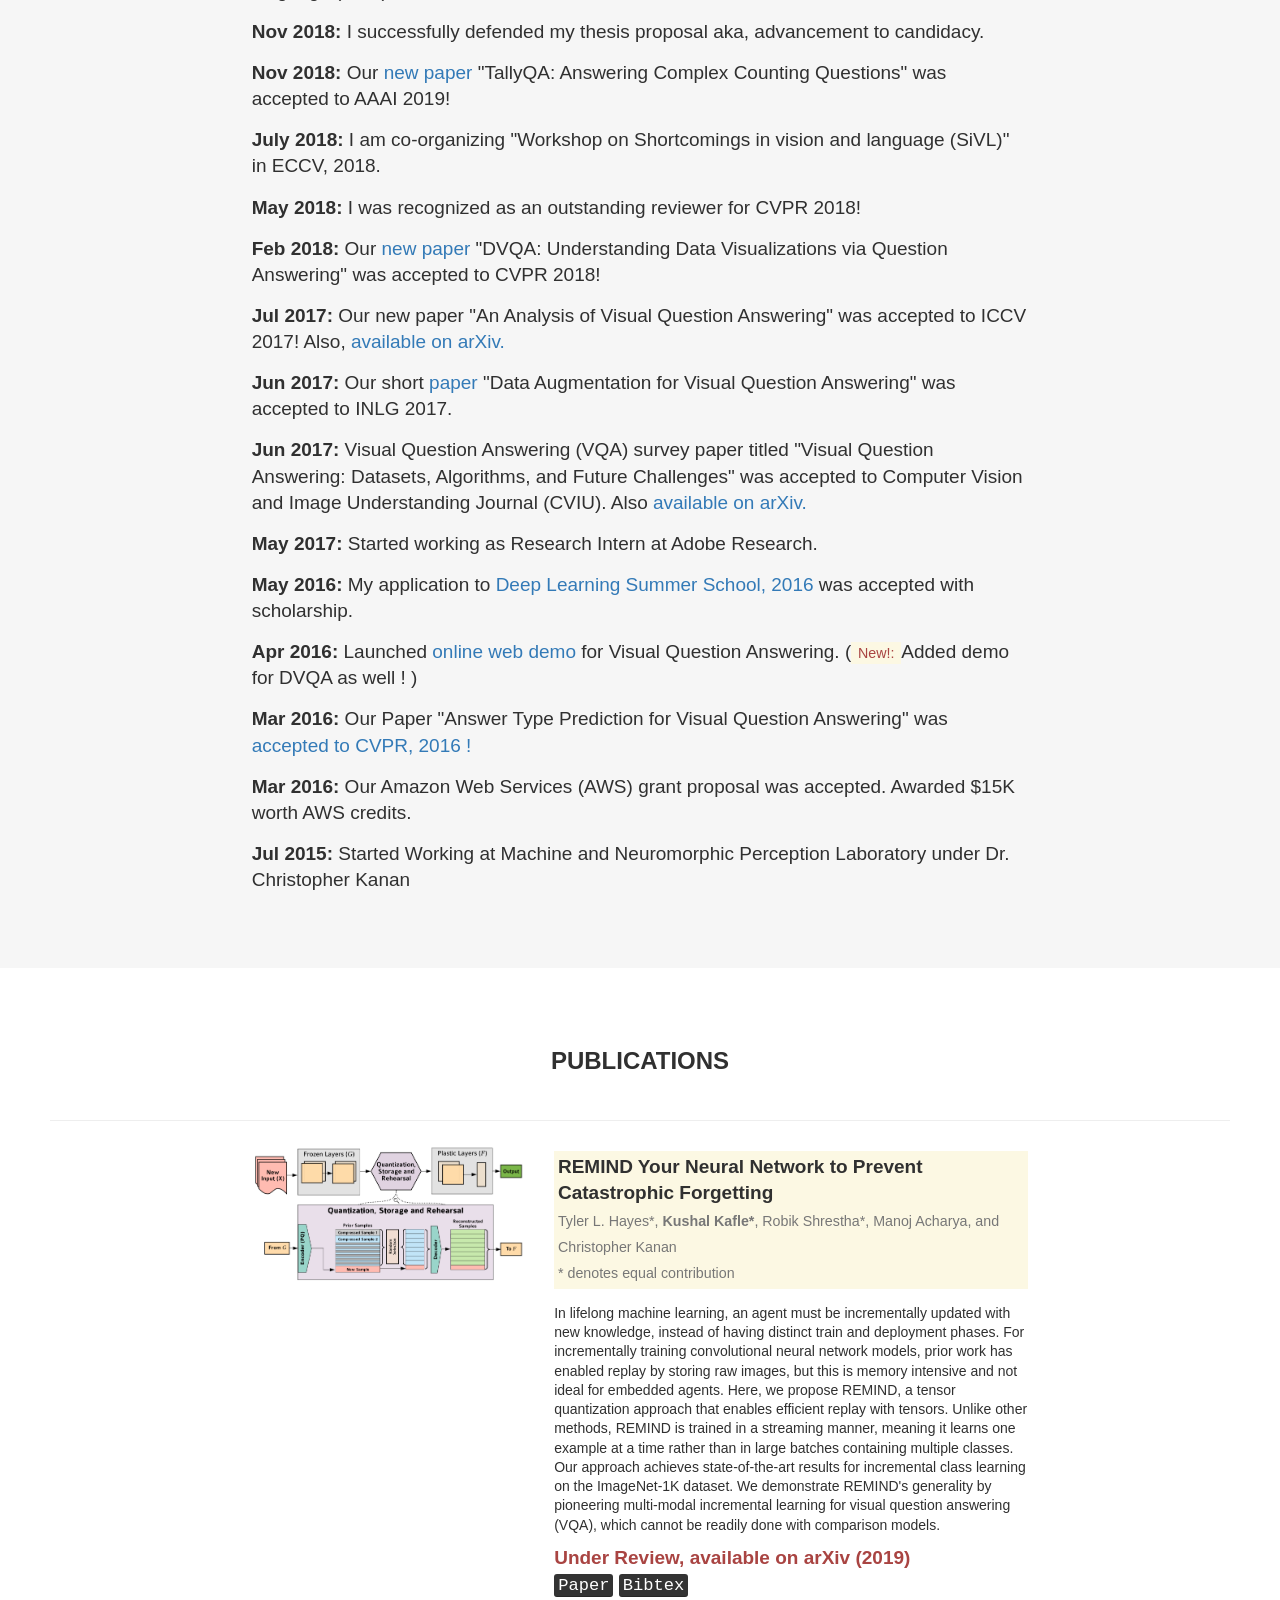
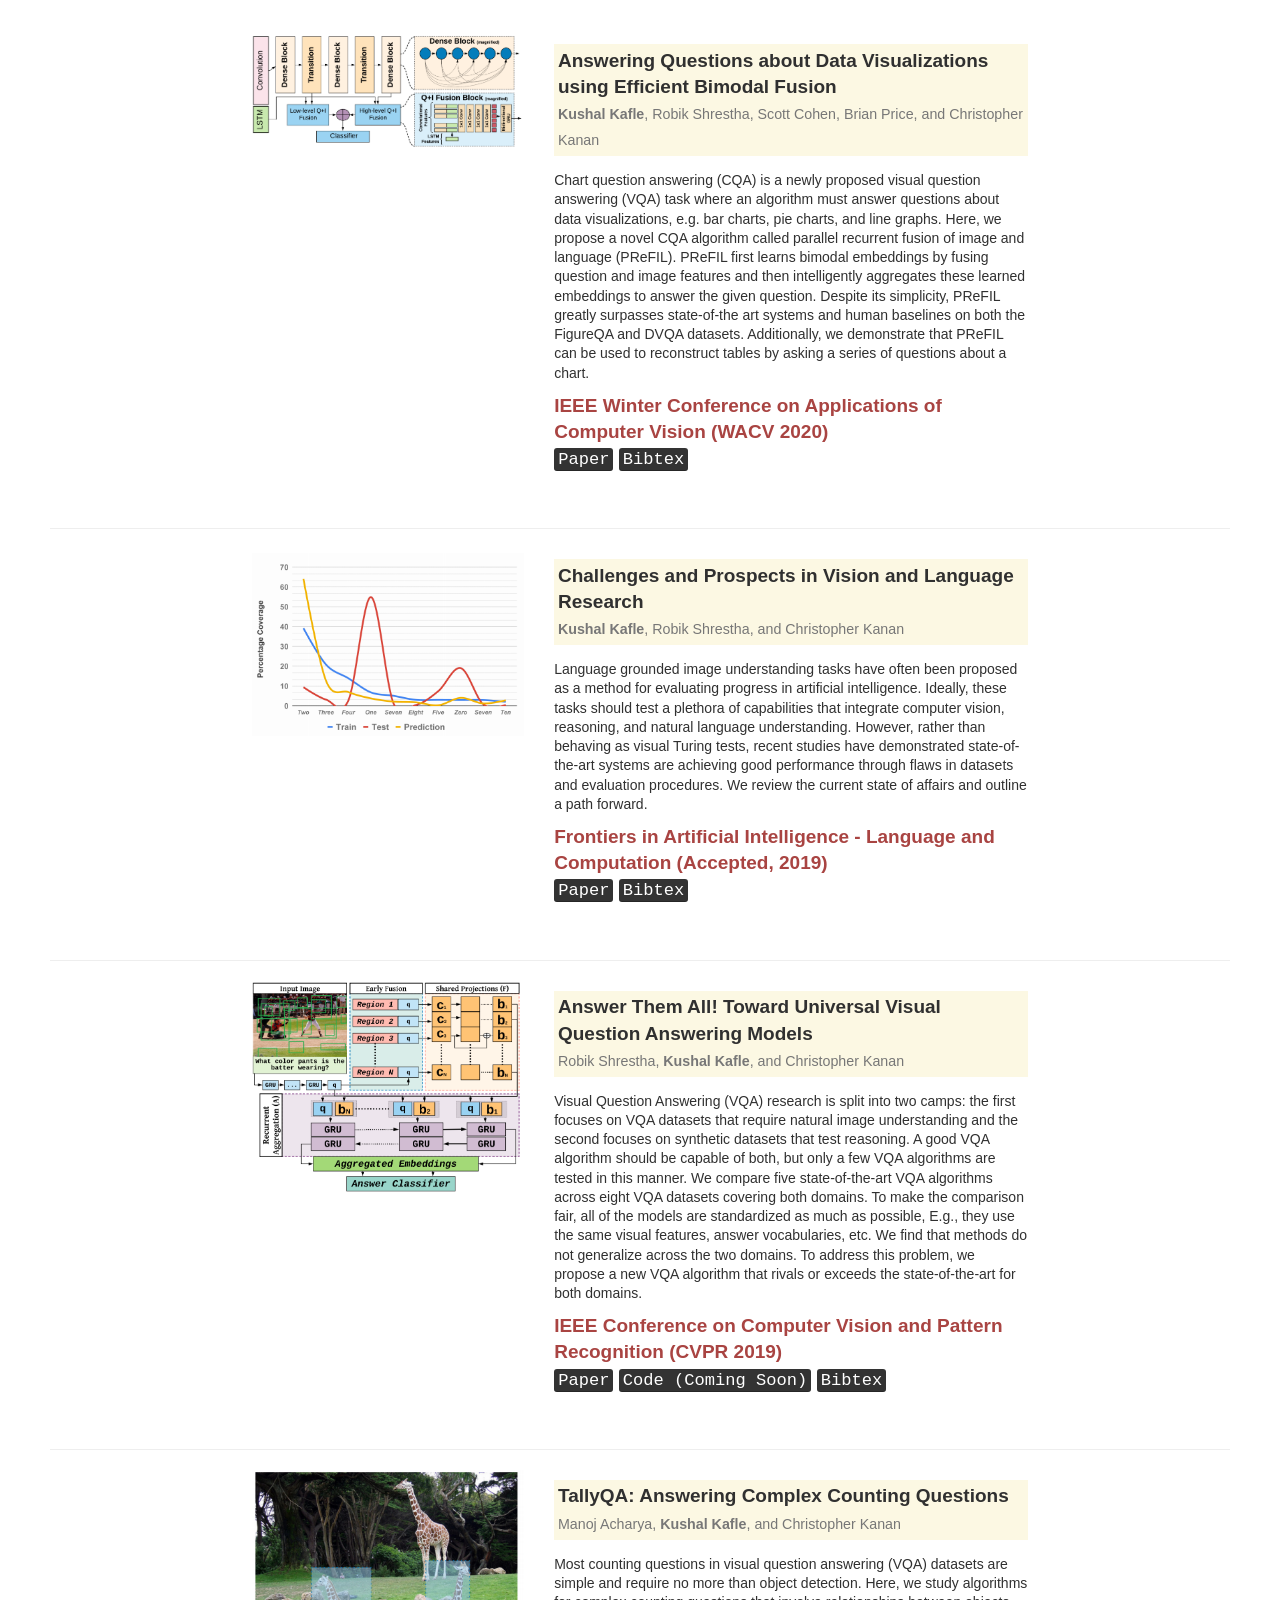
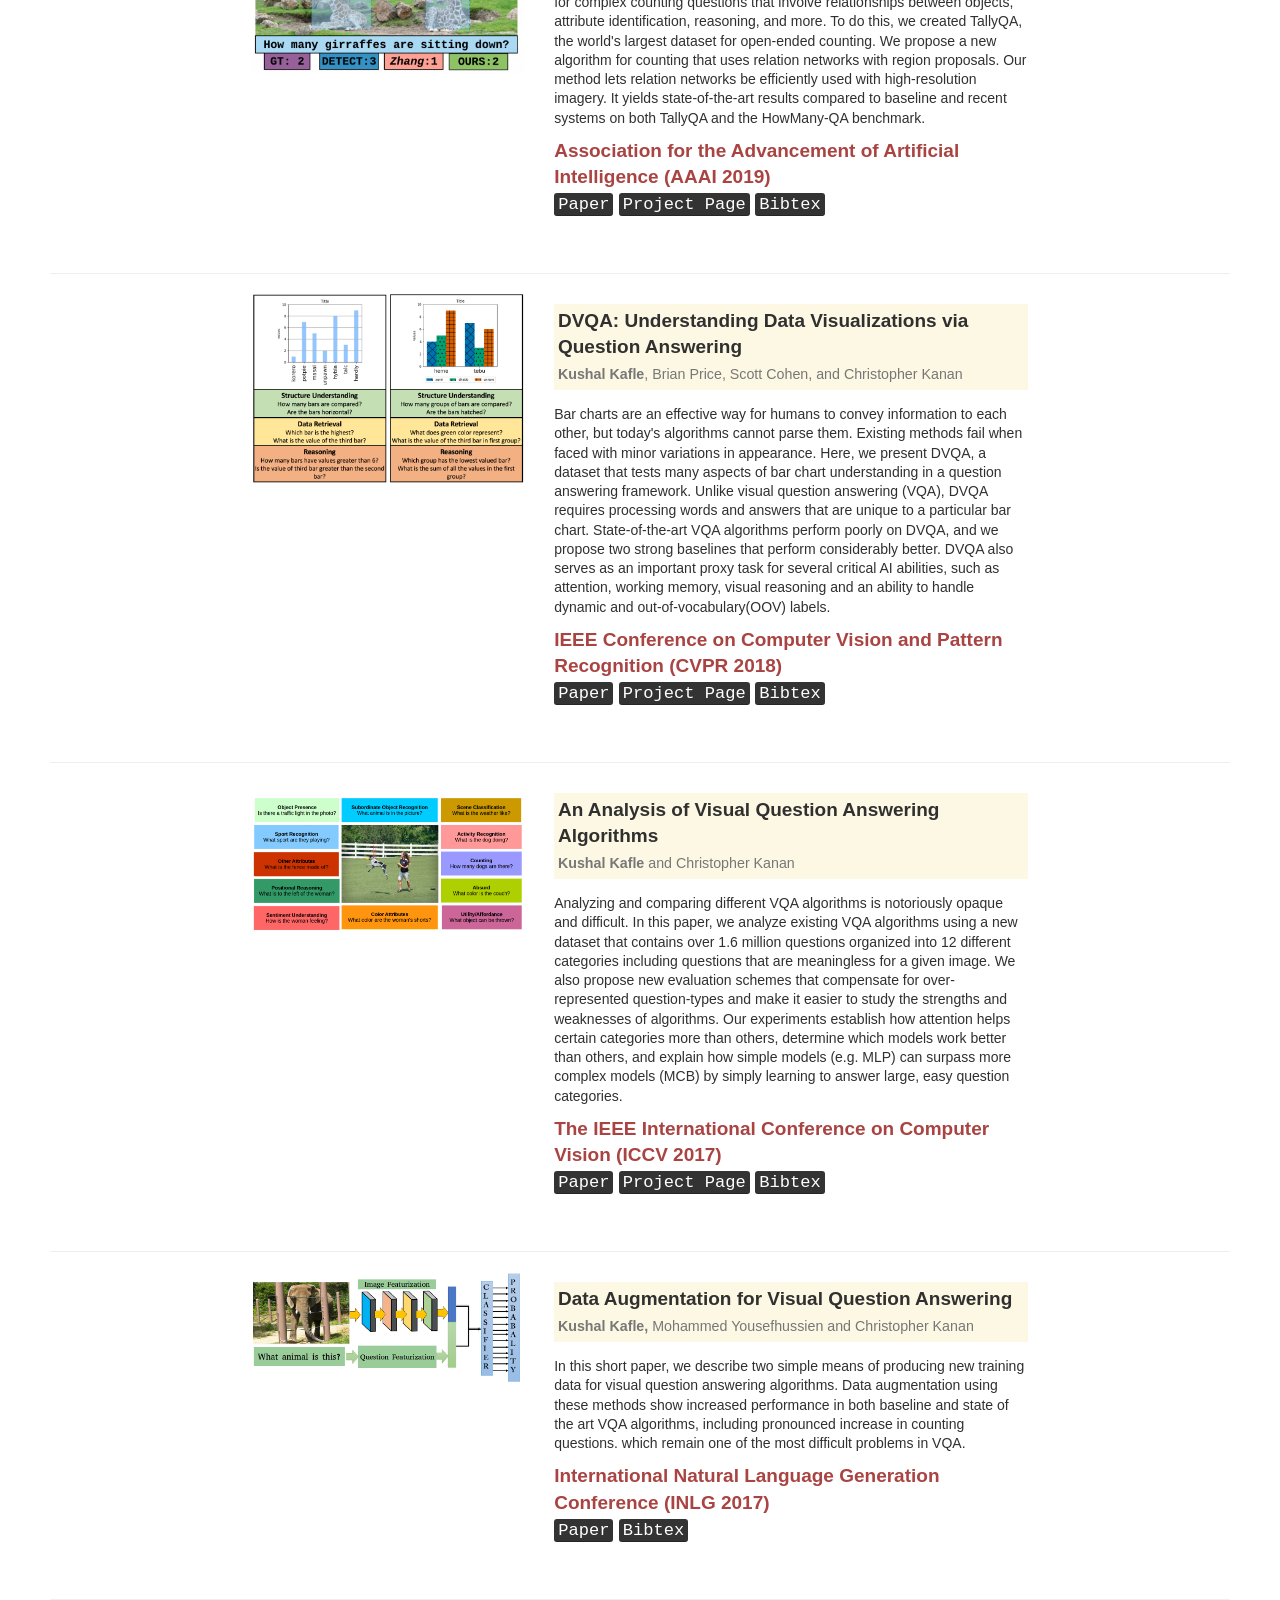
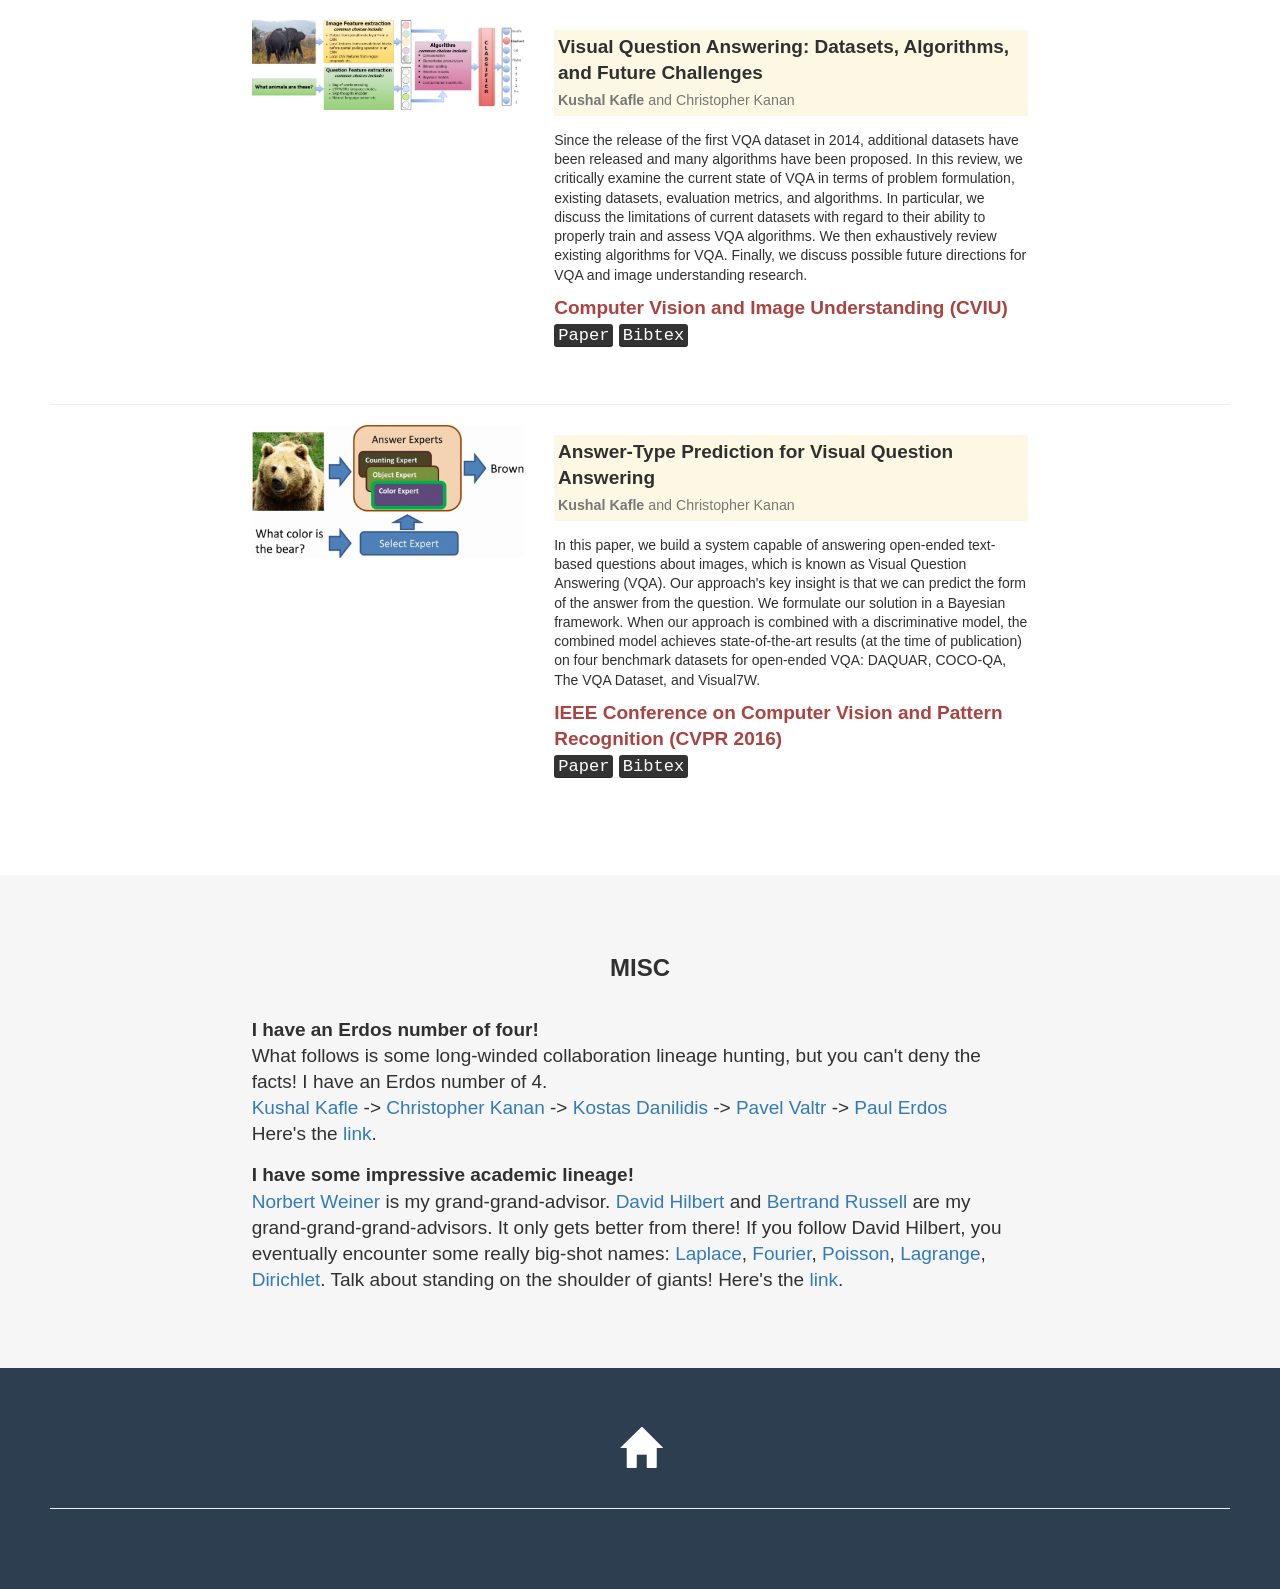
==== commit 6540ac00: "Update index.html" ====
--- a/index.html
+++ b/index.html
@@ -318,8 +318,8 @@
     <div class="col-sm-8 col-sm-offset-2">
 
         <h2>Timeline Events</h2><br>
-			     <h4><strong>Mar 2019:</strong> Started working at Adobe Research as a research scientist.</h4>
-			     <h4><strong>Feb 2019:</strong> I successfully defended my dissertation.</h4>
+			     <h4><strong>Mar 2020:</strong> Started working at Adobe Research as a research scientist.</h4>
+			     <h4><strong>Feb 2020:</strong> I successfully defended my dissertation.</h4>
 			     <h4><strong>Sept 2019:</strong> Our <a href='https://arxiv.org/abs/1908.01801' target="_blank">paper</a> describing a novel state-of-the-art chart question answering algorithm was accepted to appear at WACV.</h4>
                              <h4><strong>Mar 2019:</strong> I will be working as a research intern at Microsoft Research, Redmond this summer.</h4>
                              <h4><strong>Mar 2019:</strong> Our <a href='https://arxiv.org/abs/1903.00366' target="_blank">new paper</a> "Answer Them All! Toward Universal Visual Question Answering Models" was accepted to CVPR 2019! </h4>
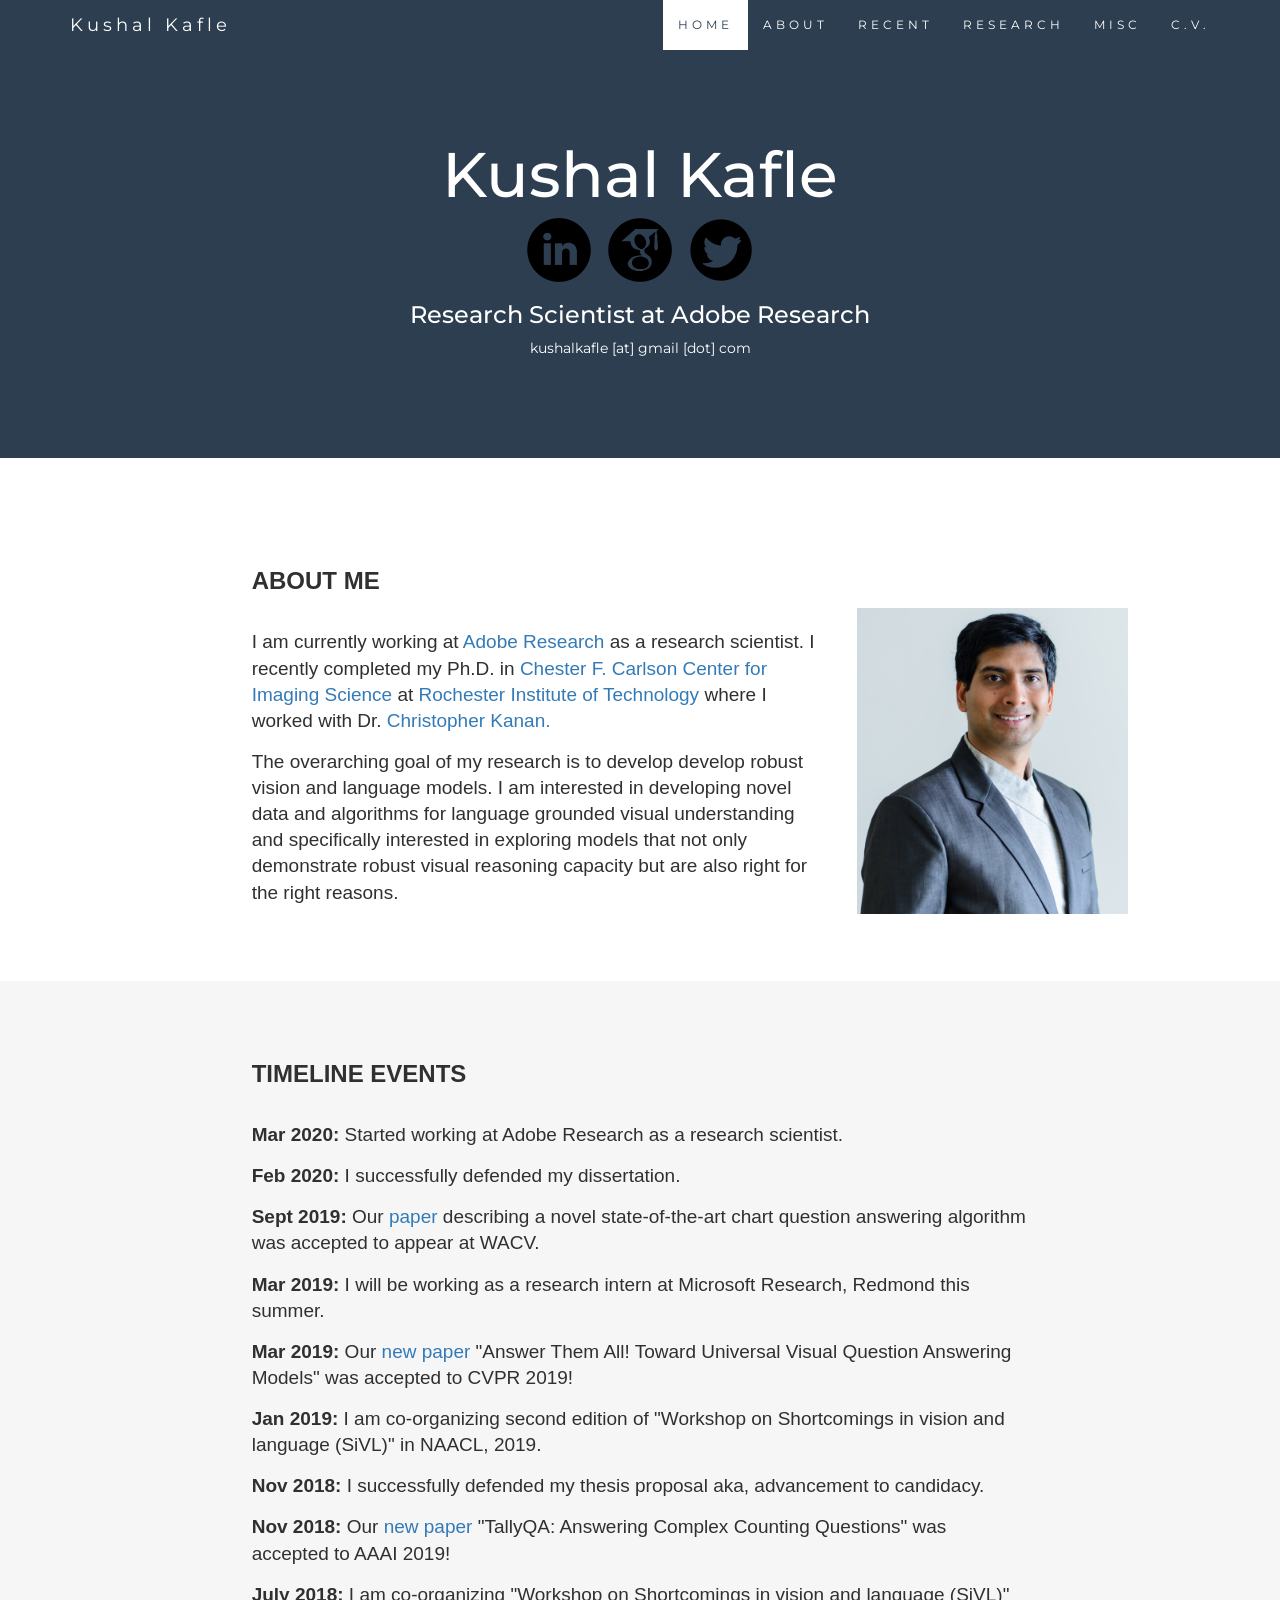
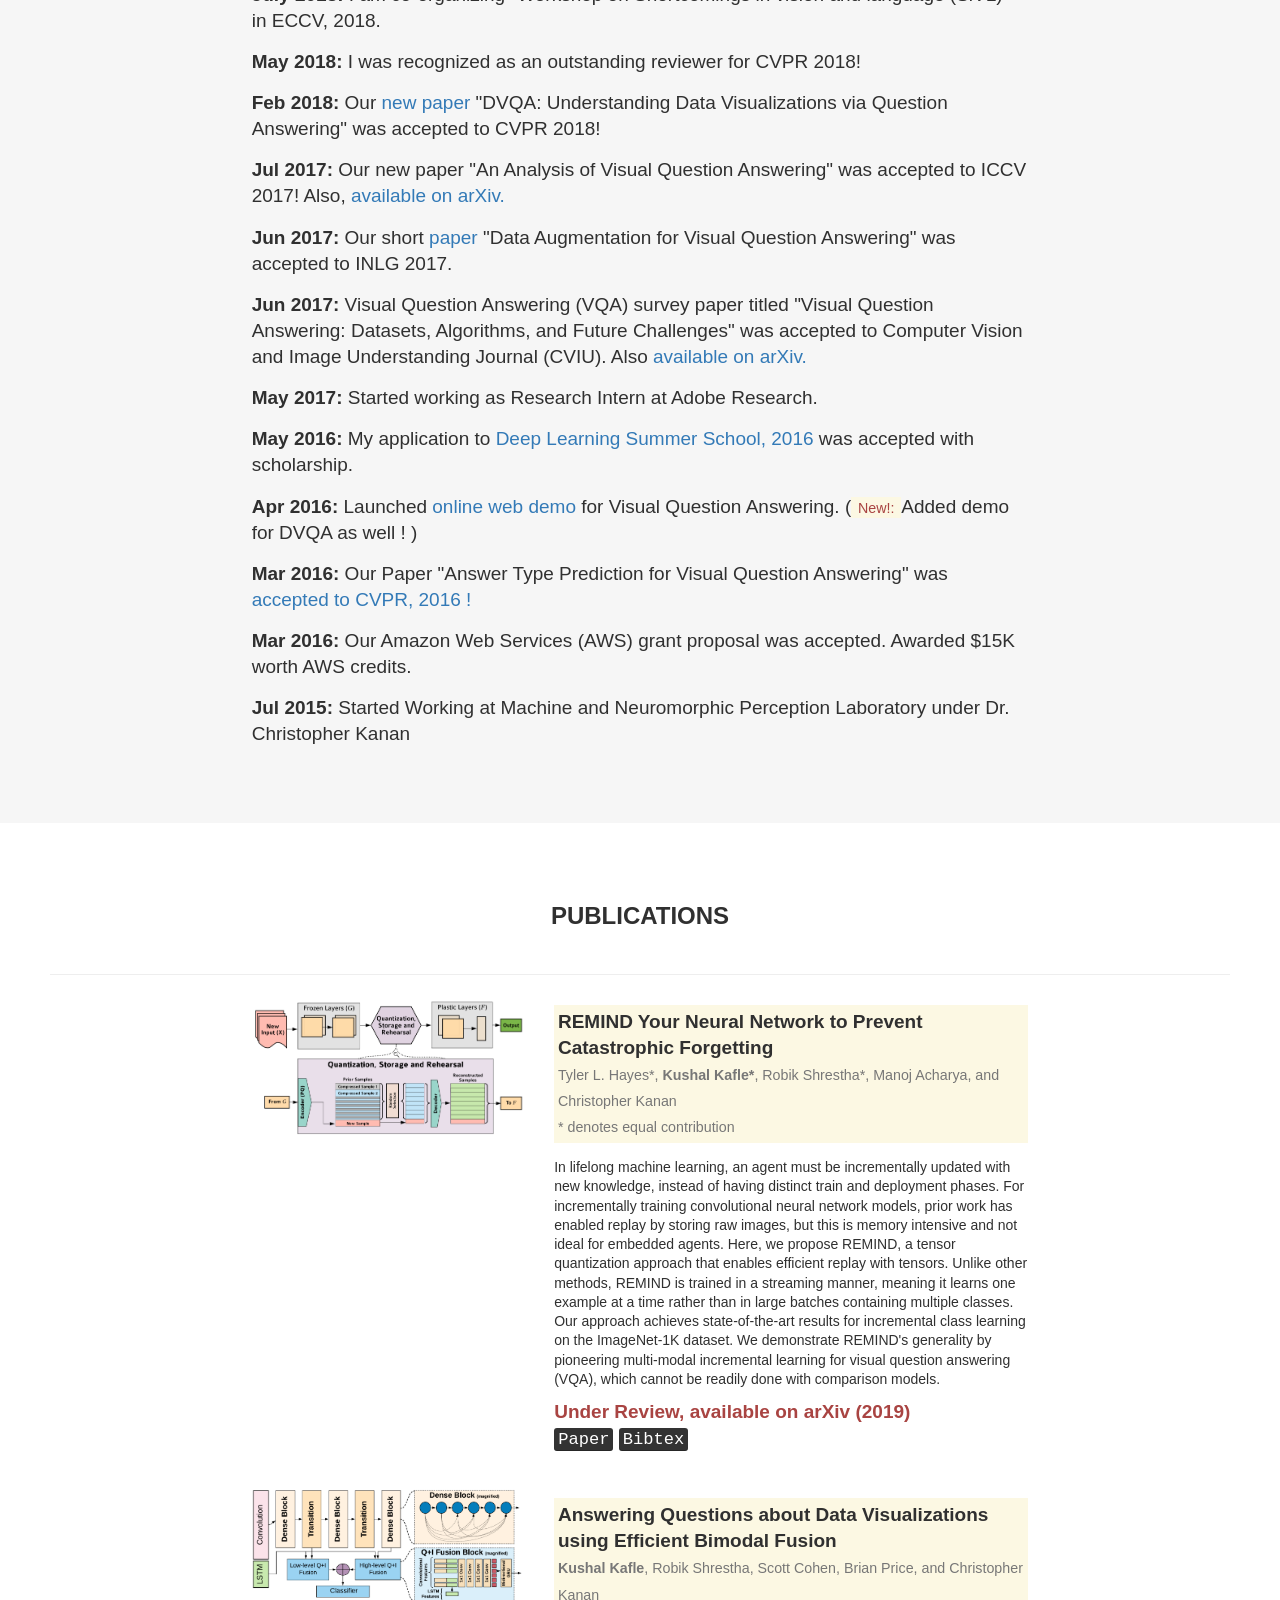
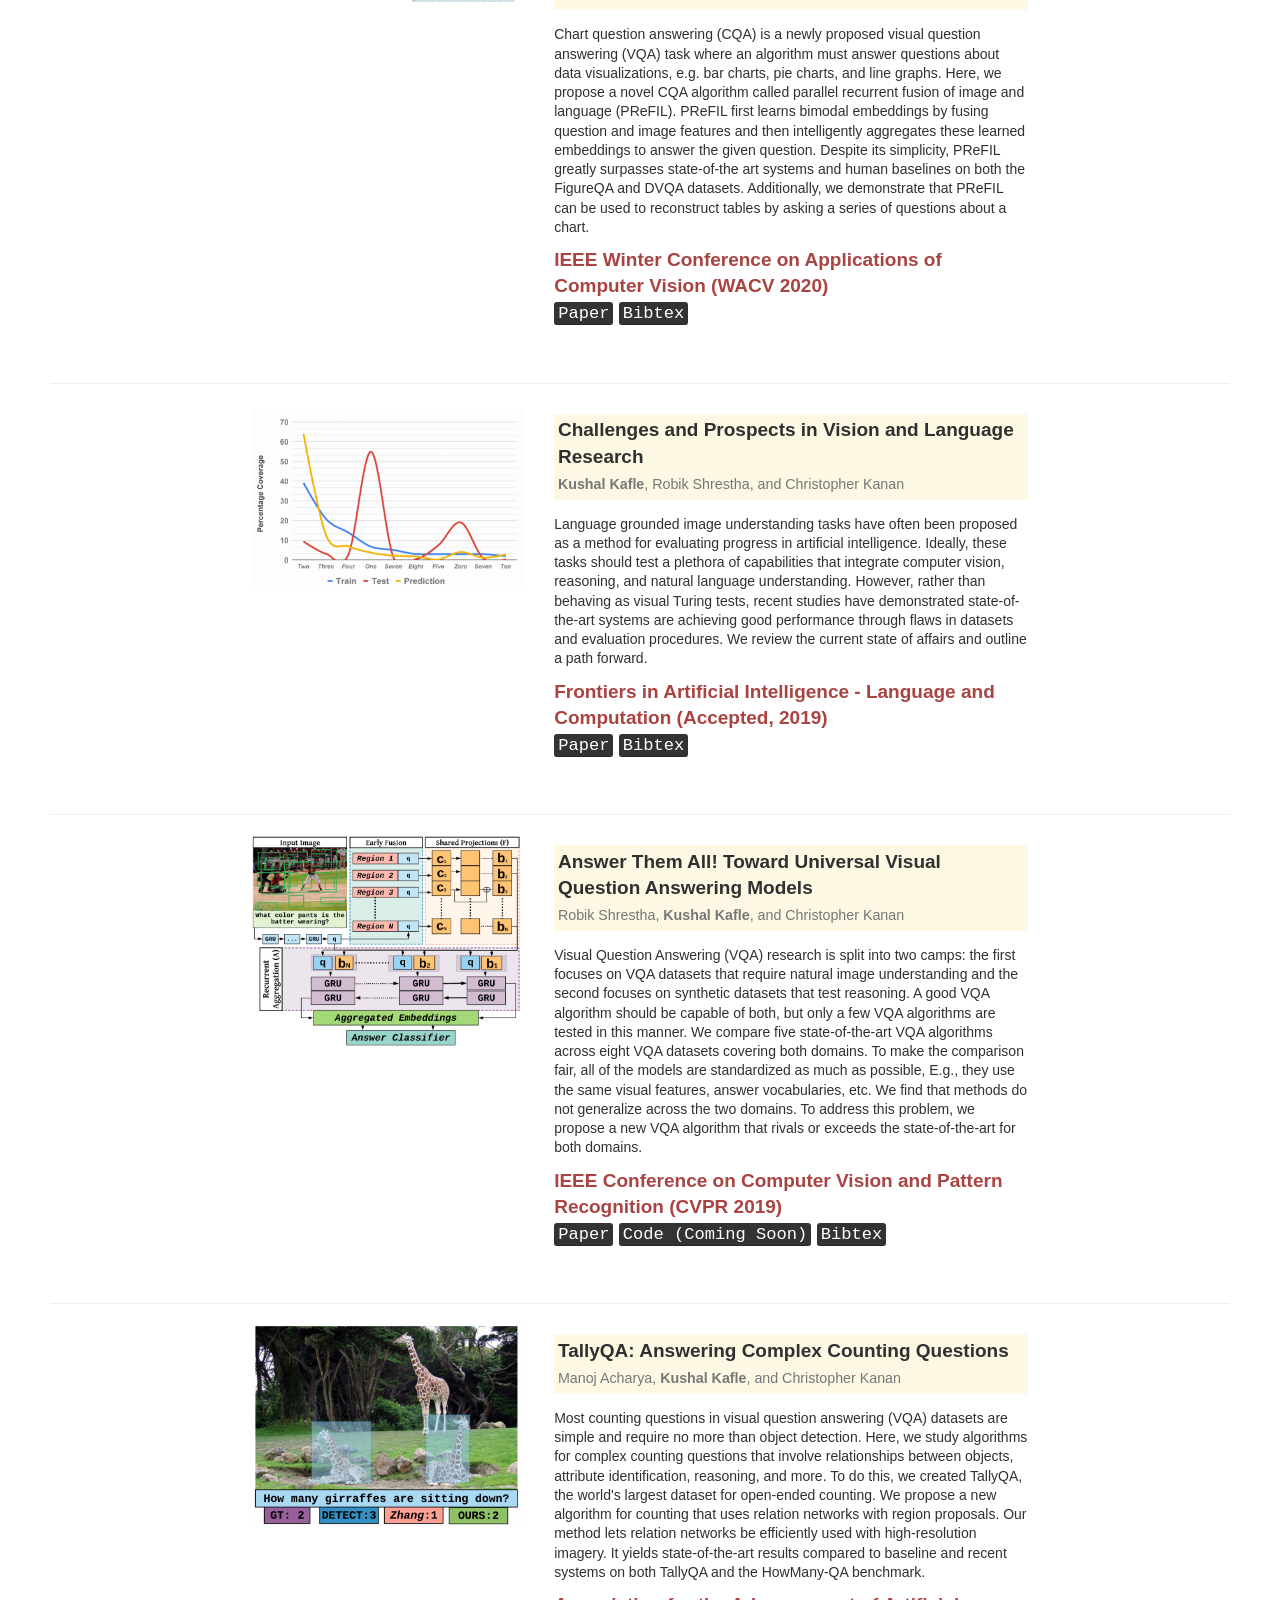
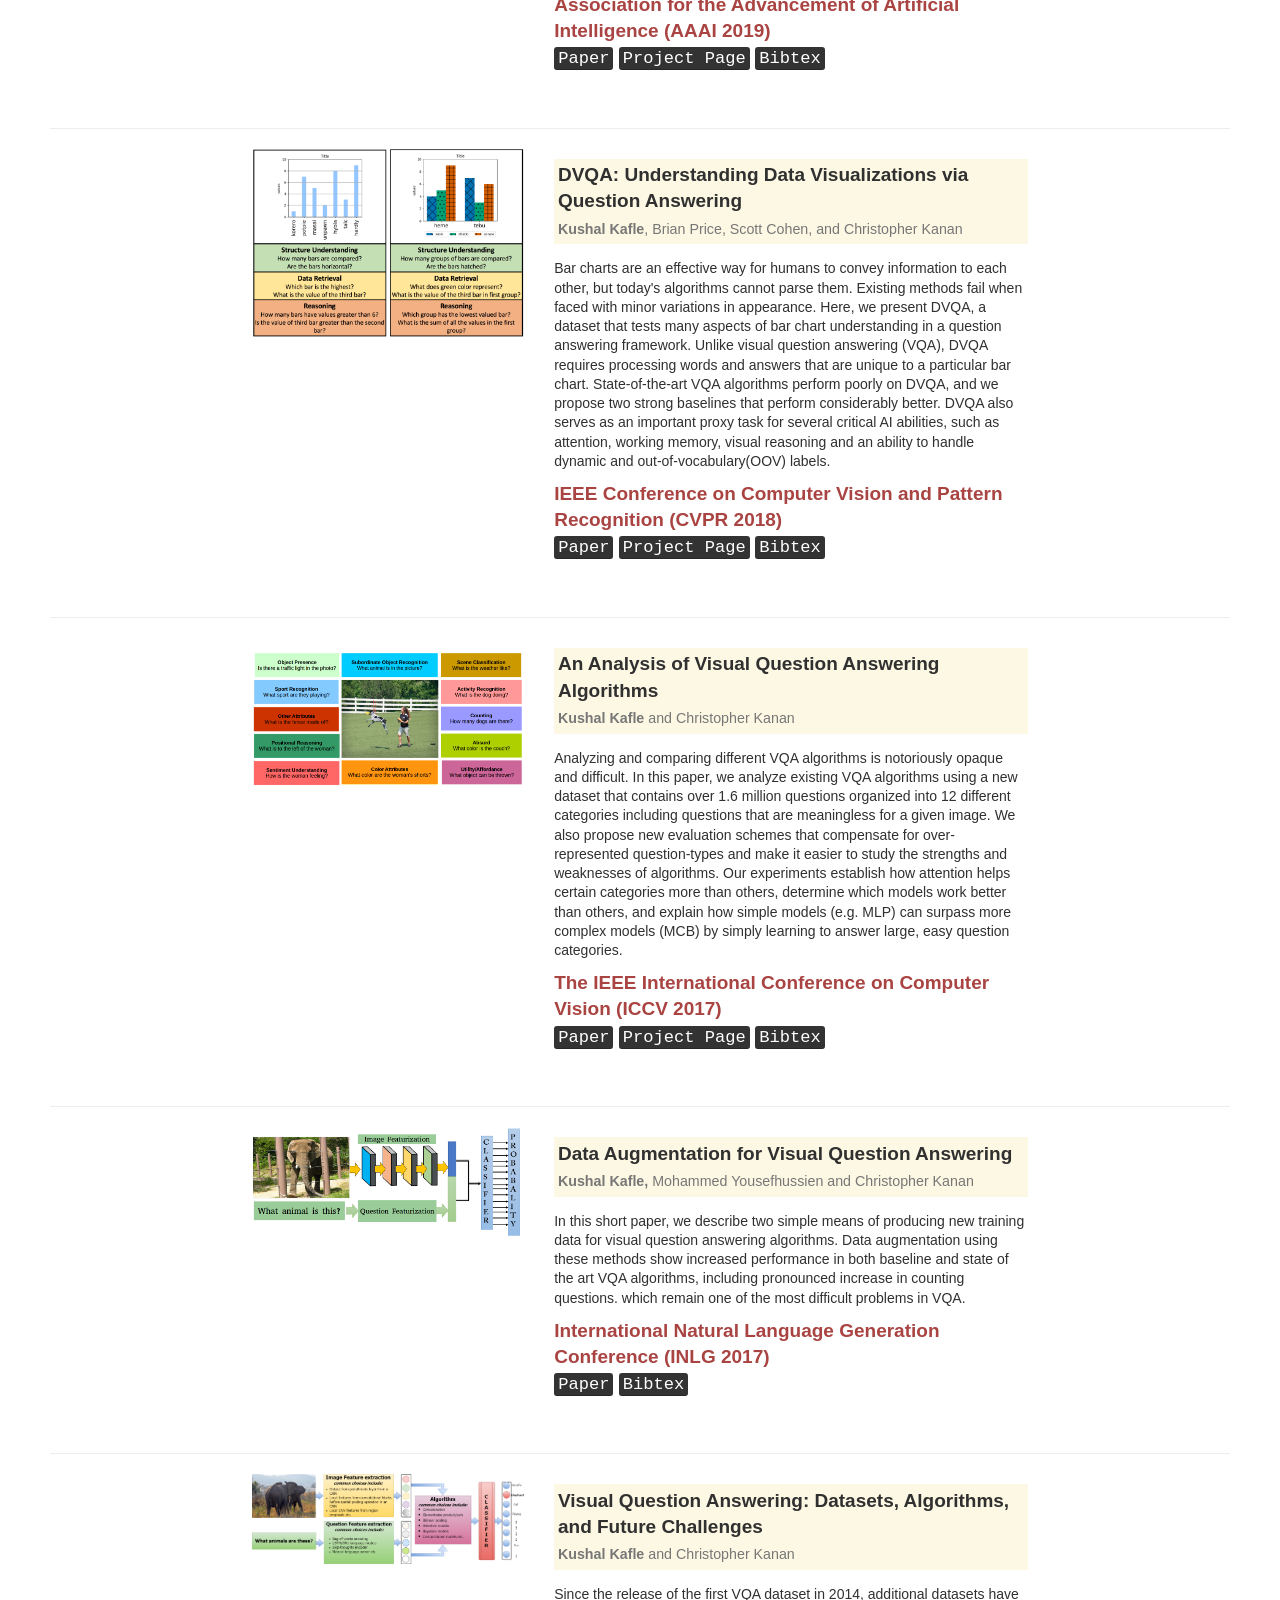
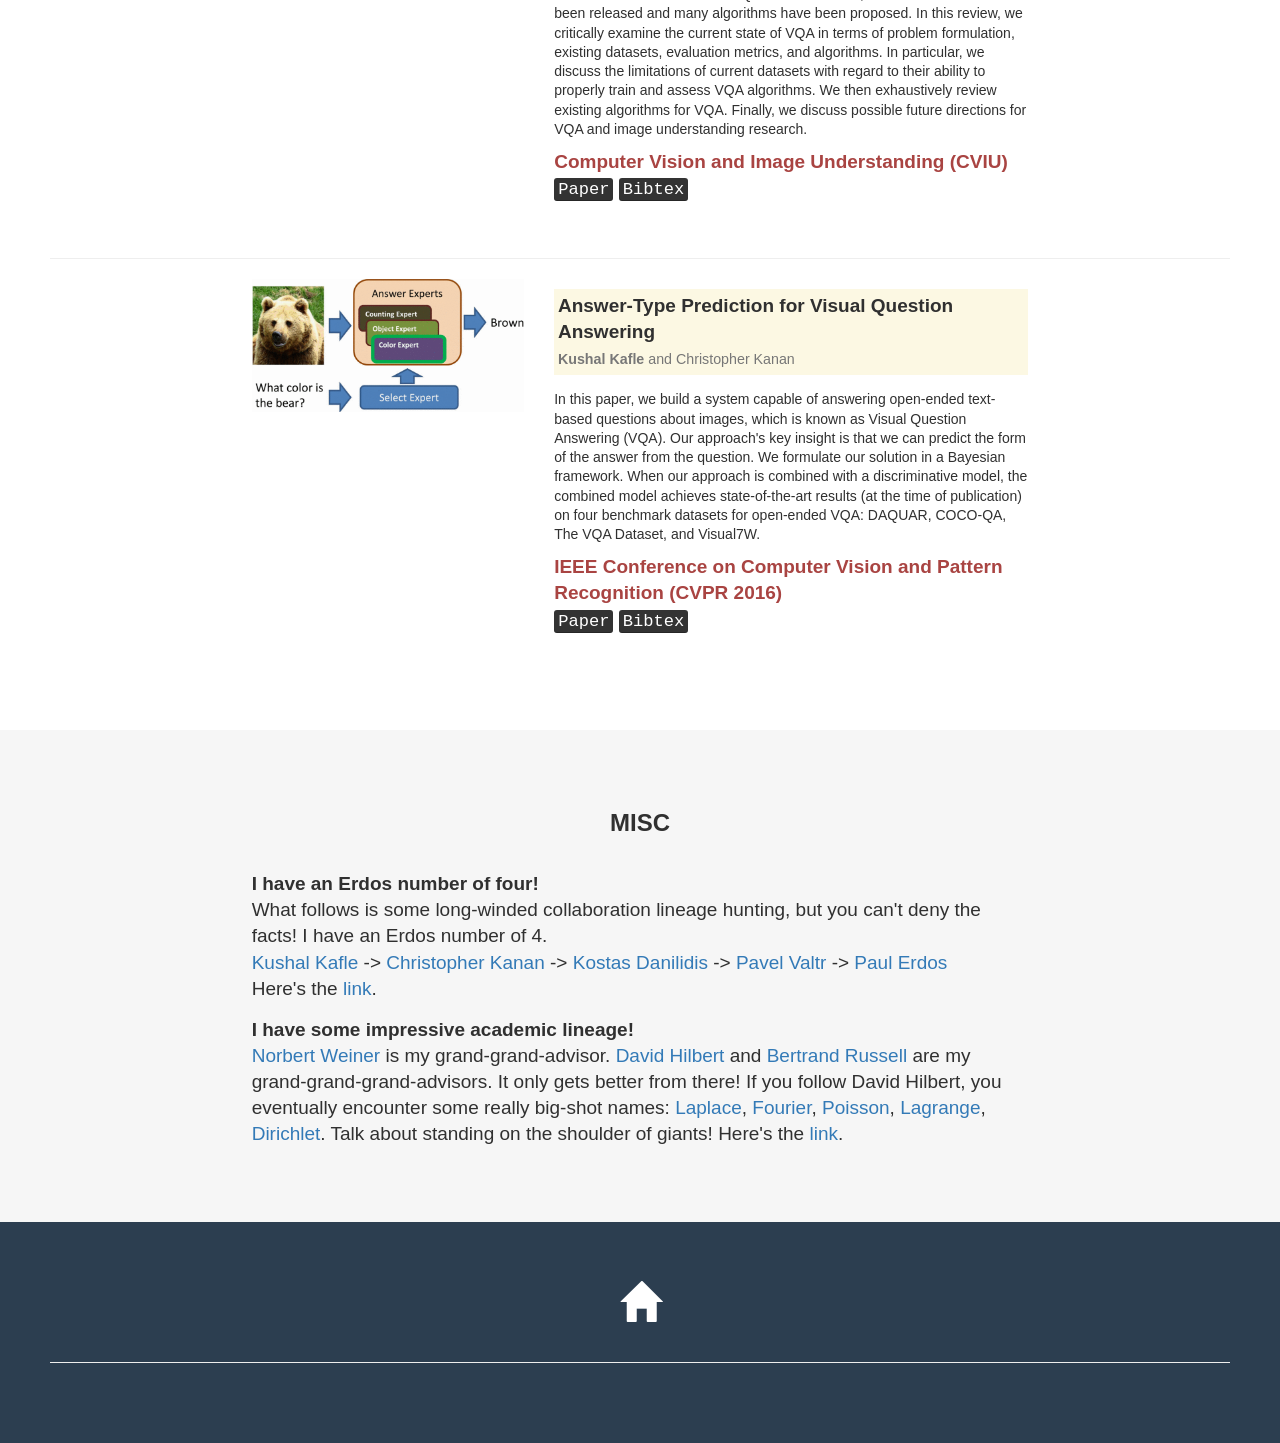
==== commit 7acfe03a: "Update index.html" ====
--- a/index.html
+++ b/index.html
@@ -291,14 +291,18 @@
   <div class="row">
     <div class="col-sm-6 col-sm-offset-2">
       <h2>About Me</h2><br>
-	    <h4>I am currently working at <a href="https://research.adobe.com/ target="_blank">Adobe Research</a> as a reserch scientist. I recently completed my Ph.D. in <a href="http://www.cis.rit.edu" target="_blank">Chester F. Carlson Center for Imaging Science</a> at <a href="http://www.rit.edu" target="_blank">Rochester Institute of Technology</a>. I work at <a href="http://klab.cis.rit.edu" target="_blank">Machine and Neuromorphic Perception Laboratory, (a.k.a. klab)</a> which is directed by my advisor, Dr. <a href="http://chriskanan.com" target="_blank">Christopher Kanan.</a></h4>
-      <h4>The overarching goal of my research is to develop develop robust vision and language
-		  models. I am interested in developing novel data and algorithms for language grounded visual understanging and specifically interesting in exploring models that
-		  not only demonstrate good visual reasoning capacity but are also right for the right reasons.
-	    </h4>
-	    <h4>
-	      In the past, I have published about both novel data and algorithms for VQA (CVPR 2016, CVPR 2018, CVPR 2019) and the analysis of robustness of the VQA algorithms in presence of dataset bias (ICCV 2017, CVIU 2017).
-	    </h4>
+
+	            	   <h4>I am currently working at <a href="https://research.adobe.com/ target="_blank">Adobe Research</a> 
+			    as a research scientist. I recently completed my Ph.D. in <a href="http://www.cis.rit.edu" target="_blank">
+			    Chester F. Carlson Center for Imaging Science</a> at <a href="http://www.rit.edu" target="_blank">
+			    Rochester Institute of Technology</a> 
+			    where I worked with Dr. <a href="http://chriskanan.com" target="_blank">Christopher Kanan.</a></h4>
+      			   <h4>The overarching goal of my research is to develop develop robust vision and language models. 
+			    I am interested in developing novel data and algorithms for language grounded visual understanding 
+			    and specifically interested in exploring models that  not only demonstrate robust visual reasoning 
+			    capacity but are also right for the right reasons.
+			    </h4>	    
+    <h4>
 
     
 <!--         <h4>I am married to <a href="http://jwaladhamala.com" target="_blank">Jwala Dhamala</a>, who
